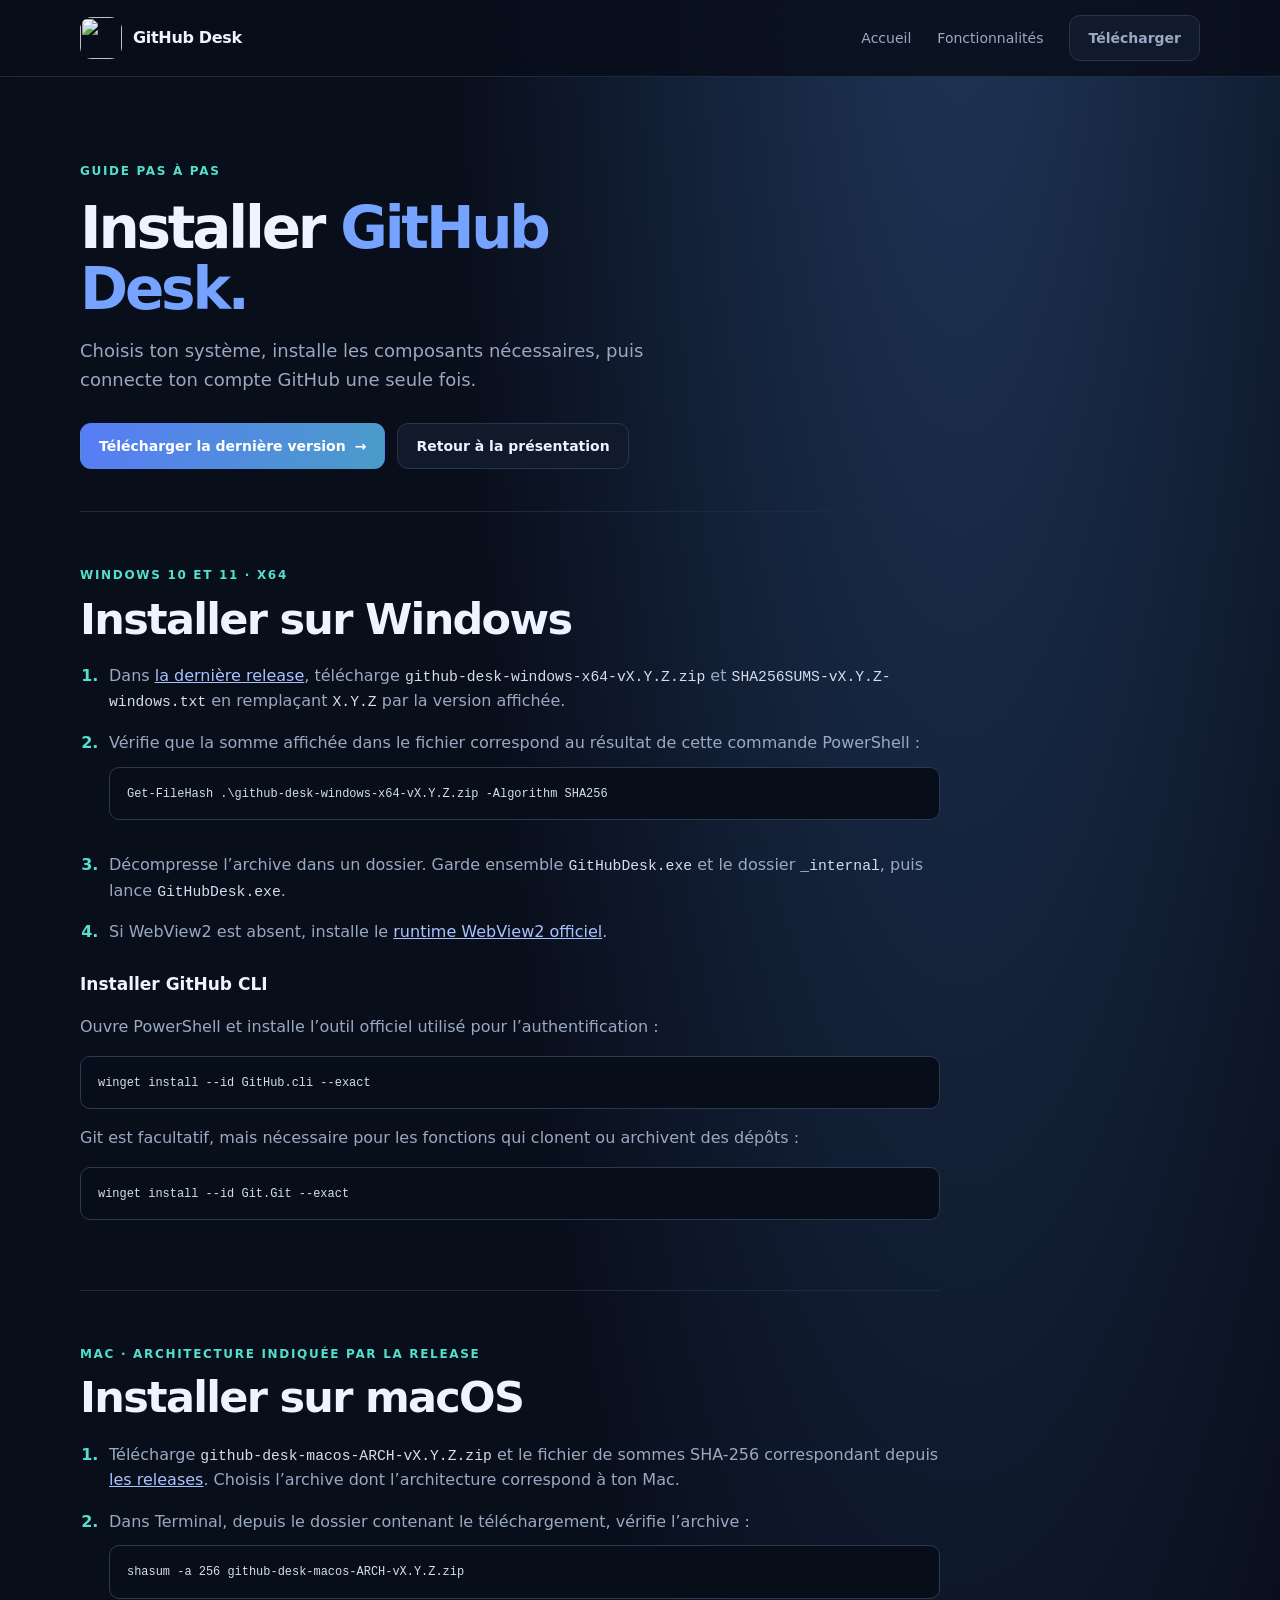
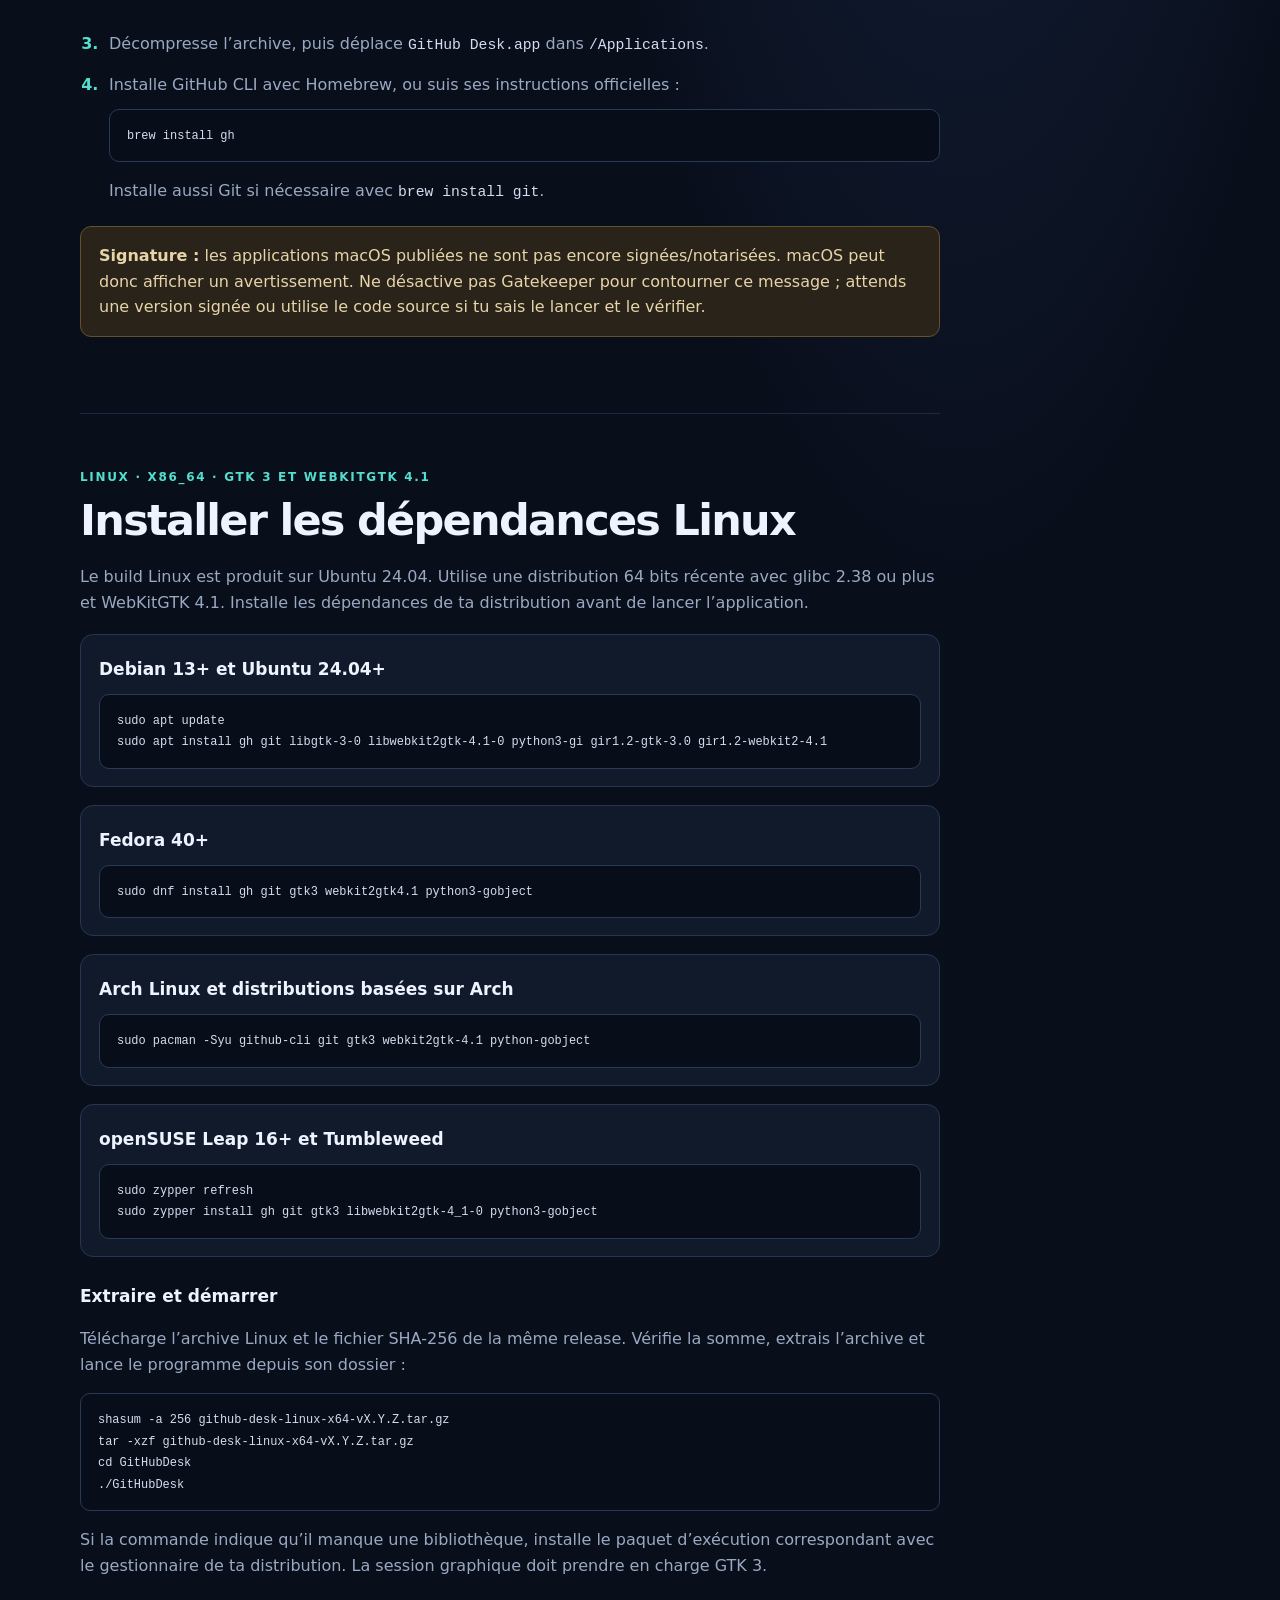
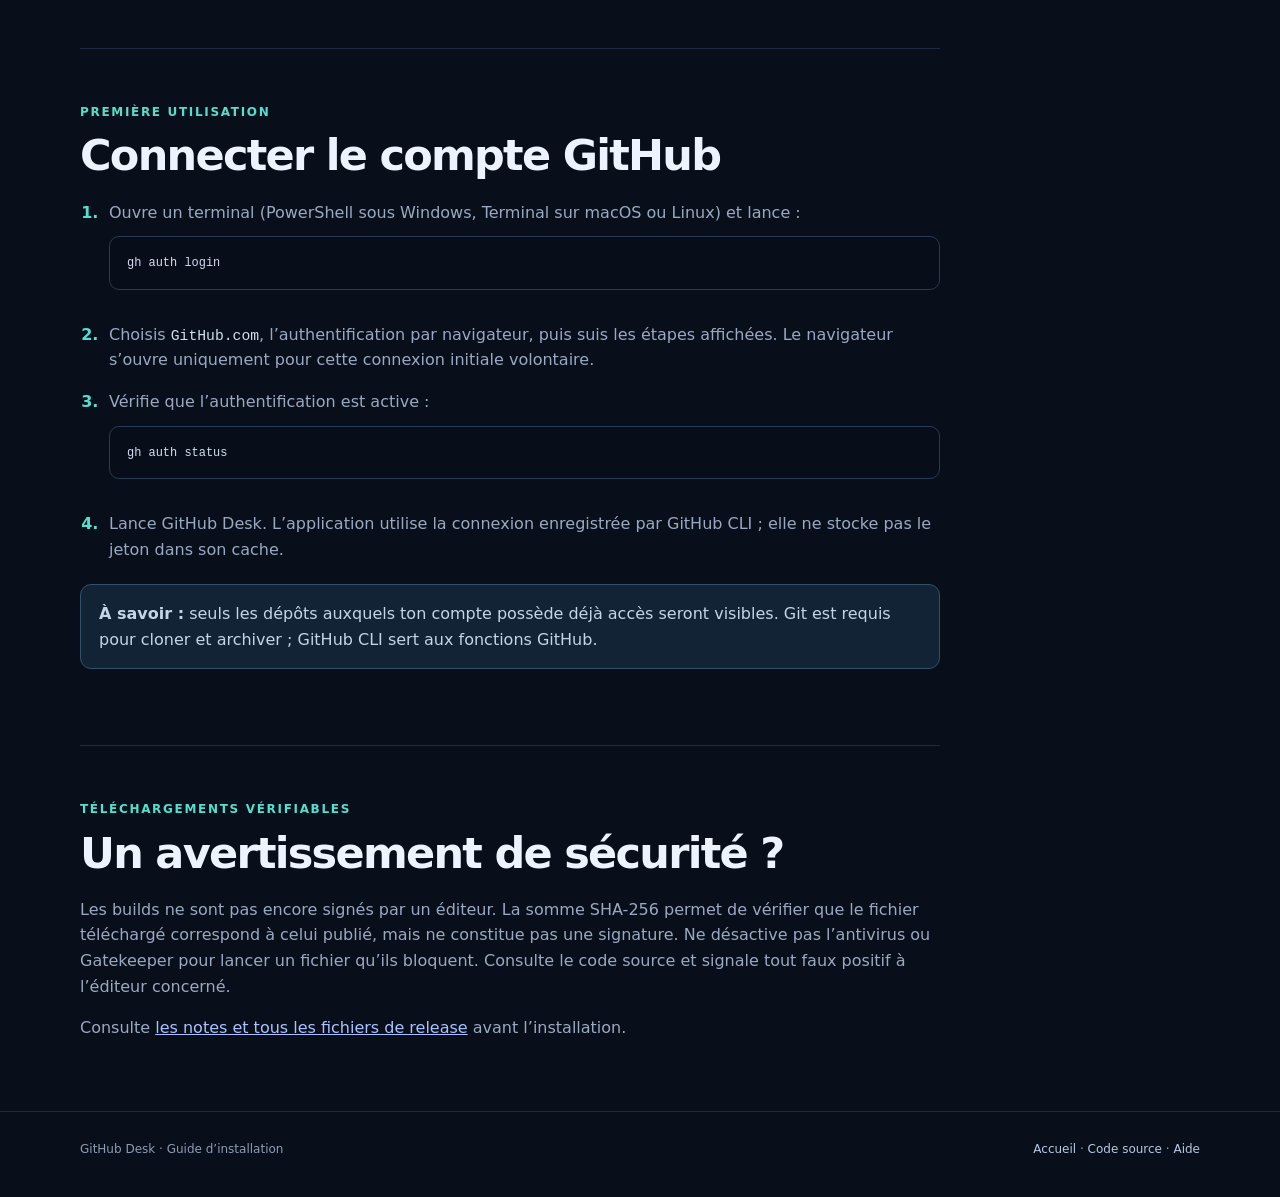
==== docs/installation.html @ 3d670fd0 "docs: publish cross-platform installation guides Co-authored-by: Copilot <223556219+Copilot@users.no" ====
<!doctype html>
<html lang="fr">
<head>
  <meta charset="utf-8">
  <meta name="viewport" content="width=device-width, initial-scale=1">
  <meta name="theme-color" content="#090e1b">
  <meta name="description" content="Guide d'installation de GitHub Desk pour Windows, macOS, Debian, Ubuntu, Fedora, Arch Linux et openSUSE.">
  <title>Installation — GitHub Desk</title>
  <link rel="icon" href="assets/github-desk.svg" type="image/svg+xml">
  <link rel="stylesheet" href="style.css">
</head>
<body>
  <header class="header">
    <nav class="container nav" aria-label="Navigation principale">
      <a class="brand" href="./" aria-label="GitHub Desk, accueil">
        <img src="assets/github-desk.svg" alt="">
        <span>GitHub Desk</span>
      </a>
      <div class="nav-links">
        <a href="./">Accueil</a>
        <a href="./#fonctionnalites">Fonctionnalités</a>
        <a class="button" href="https://github.com/BEGY02300/Gestion-GitHub-graphique/releases/latest">Télécharger</a>
      </div>
    </nav>
  </header>

  <main class="container install-page">
    <header class="install-intro">
      <div class="eyebrow">Guide pas à pas</div>
      <h1>Installer <span>GitHub Desk.</span></h1>
      <p class="hero-copy">Choisis ton système, installe les composants nécessaires, puis connecte ton compte GitHub une seule fois.</p>
      <div class="actions">
        <a class="button primary" href="https://github.com/BEGY02300/Gestion-GitHub-graphique/releases/latest">Télécharger la dernière version <span aria-hidden="true">→</span></a>
        <a class="button" href="./">Retour à la présentation</a>
      </div>
    </header>

    <section class="section install-section" id="windows">
      <div class="eyebrow">Windows 10 et 11 · x64</div>
      <h2>Installer sur Windows</h2>
      <ol class="steps">
        <li>Dans <a href="https://github.com/BEGY02300/Gestion-GitHub-graphique/releases/latest">la dernière release</a>, télécharge <code>github-desk-windows-x64-vX.Y.Z.zip</code> et <code>SHA256SUMS-vX.Y.Z-windows.txt</code> en remplaçant <code>X.Y.Z</code> par la version affichée.</li>
        <li>Vérifie que la somme affichée dans le fichier correspond au résultat de cette commande PowerShell :
          <pre><code>Get-FileHash .\github-desk-windows-x64-vX.Y.Z.zip -Algorithm SHA256</code></pre>
        </li>
        <li>Décompresse l’archive dans un dossier. Garde ensemble <code>GitHubDesk.exe</code> et le dossier <code>_internal</code>, puis lance <code>GitHubDesk.exe</code>.</li>
        <li>Si WebView2 est absent, installe le <a href="https://developer.microsoft.com/microsoft-edge/webview2/">runtime WebView2 officiel</a>.</li>
      </ol>
      <h3>Installer GitHub CLI</h3>
      <p>Ouvre PowerShell et installe l’outil officiel utilisé pour l’authentification :</p>
      <pre><code>winget install --id GitHub.cli --exact</code></pre>
      <p>Git est facultatif, mais nécessaire pour les fonctions qui clonent ou archivent des dépôts :</p>
      <pre><code>winget install --id Git.Git --exact</code></pre>
    </section>

    <section class="section install-section" id="macos">
      <div class="eyebrow">Mac · architecture indiquée par la release</div>
      <h2>Installer sur macOS</h2>
      <ol class="steps">
        <li>Télécharge <code>github-desk-macos-ARCH-vX.Y.Z.zip</code> et le fichier de sommes SHA-256 correspondant depuis <a href="https://github.com/BEGY02300/Gestion-GitHub-graphique/releases/latest">les releases</a>. Choisis l’archive dont l’architecture correspond à ton Mac.</li>
        <li>Dans Terminal, depuis le dossier contenant le téléchargement, vérifie l’archive :
          <pre><code>shasum -a 256 github-desk-macos-ARCH-vX.Y.Z.zip</code></pre>
        </li>
        <li>Décompresse l’archive, puis déplace <code>GitHub Desk.app</code> dans <code>/Applications</code>.</li>
        <li>Installe GitHub CLI avec Homebrew, ou suis ses instructions officielles :
          <pre><code>brew install gh</code></pre>
          Installe aussi Git si nécessaire avec <code>brew install git</code>.
        </li>
      </ol>
      <div class="callout warning-callout"><strong>Signature :</strong> les applications macOS publiées ne sont pas encore signées/notarisées. macOS peut donc afficher un avertissement. Ne désactive pas Gatekeeper pour contourner ce message ; attends une version signée ou utilise le code source si tu sais le lancer et le vérifier.</div>
    </section>

    <section class="section install-section" id="linux">
      <div class="eyebrow">Linux · x86_64 · GTK 3 et WebKitGTK 4.1</div>
      <h2>Installer les dépendances Linux</h2>
      <p class="muted">Le build Linux est produit sur Ubuntu 24.04. Utilise une distribution 64 bits récente avec glibc 2.38 ou plus et WebKitGTK 4.1. Installe les dépendances de ta distribution avant de lancer l’application.</p>

      <article class="distro">
        <h3>Debian 13+ et Ubuntu 24.04+</h3>
        <pre><code>sudo apt update
sudo apt install gh git libgtk-3-0 libwebkit2gtk-4.1-0 python3-gi gir1.2-gtk-3.0 gir1.2-webkit2-4.1</code></pre>
      </article>

      <article class="distro">
        <h3>Fedora 40+</h3>
        <pre><code>sudo dnf install gh git gtk3 webkit2gtk4.1 python3-gobject</code></pre>
      </article>

      <article class="distro">
        <h3>Arch Linux et distributions basées sur Arch</h3>
        <pre><code>sudo pacman -Syu github-cli git gtk3 webkit2gtk-4.1 python-gobject</code></pre>
      </article>

      <article class="distro">
        <h3>openSUSE Leap 16+ et Tumbleweed</h3>
        <pre><code>sudo zypper refresh
sudo zypper install gh git gtk3 libwebkit2gtk-4_1-0 python3-gobject</code></pre>
      </article>

      <h3>Extraire et démarrer</h3>
      <p>Télécharge l’archive Linux et le fichier SHA-256 de la même release. Vérifie la somme, extrais l’archive et lance le programme depuis son dossier :</p>
      <pre><code>shasum -a 256 github-desk-linux-x64-vX.Y.Z.tar.gz
tar -xzf github-desk-linux-x64-vX.Y.Z.tar.gz
cd GitHubDesk
./GitHubDesk</code></pre>
      <p>Si la commande indique qu’il manque une bibliothèque, installe le paquet d’exécution correspondant avec le gestionnaire de ta distribution. La session graphique doit prendre en charge GTK 3.</p>
    </section>

    <section class="section install-section" id="connexion">
      <div class="eyebrow">Première utilisation</div>
      <h2>Connecter le compte GitHub</h2>
      <ol class="steps">
        <li>Ouvre un terminal (PowerShell sous Windows, Terminal sur macOS ou Linux) et lance :
          <pre><code>gh auth login</code></pre>
        </li>
        <li>Choisis <code>GitHub.com</code>, l’authentification par navigateur, puis suis les étapes affichées. Le navigateur s’ouvre uniquement pour cette connexion initiale volontaire.</li>
        <li>Vérifie que l’authentification est active :
          <pre><code>gh auth status</code></pre>
        </li>
        <li>Lance GitHub Desk. L’application utilise la connexion enregistrée par GitHub CLI ; elle ne stocke pas le jeton dans son cache.</li>
      </ol>
      <div class="callout"><strong>À savoir :</strong> seuls les dépôts auxquels ton compte possède déjà accès seront visibles. Git est requis pour cloner et archiver ; GitHub CLI sert aux fonctions GitHub.</div>
    </section>

    <section class="section install-section" id="securite">
      <div class="eyebrow">Téléchargements vérifiables</div>
      <h2>Un avertissement de sécurité ?</h2>
      <p>Les builds ne sont pas encore signés par un éditeur. La somme SHA-256 permet de vérifier que le fichier téléchargé correspond à celui publié, mais ne constitue pas une signature. Ne désactive pas l’antivirus ou Gatekeeper pour lancer un fichier qu’ils bloquent. Consulte le code source et signale tout faux positif à l’éditeur concerné.</p>
      <p>Consulte <a href="https://github.com/BEGY02300/Gestion-GitHub-graphique/releases">les notes et tous les fichiers de release</a> avant l’installation.</p>
    </section>
  </main>

  <footer class="footer">
    <div class="container footer-row">
      <span>GitHub Desk · Guide d’installation</span>
      <span><a href="./">Accueil</a> · <a href="https://github.com/BEGY02300/Gestion-GitHub-graphique">Code source</a> · <a href="https://github.com/BEGY02300/Gestion-GitHub-graphique/issues">Aide</a></span>
    </div>
  </footer>
</body>
</html>
---- docs/style.css ----
:root {
  color-scheme: dark;
  --background: #090e1b;
  --surface: #111a2b;
  --surface-raised: #17243b;
  --border: #263650;
  --text: #edf3ff;
  --muted: #9aa9c2;
  --blue: #76a3ff;
  --cyan: #54dece;
  font-family: Inter, "Segoe UI", system-ui, sans-serif;
}

* { box-sizing: border-box; }
html { scroll-behavior: smooth; }
body {
  margin: 0;
  background: radial-gradient(ellipse at 75% -8%, #20385c 0, transparent 38%), var(--background);
  color: var(--text);
  line-height: 1.6;
}
a { color: inherit; }
.container { width: min(1120px, calc(100% - 40px)); margin: 0 auto; }
.header {
  position: sticky;
  top: 0;
  z-index: 3;
  border-bottom: 1px solid #263650b8;
  background: #090e1bd9;
  backdrop-filter: blur(16px);
}
.nav { min-height: 76px; display: flex; align-items: center; justify-content: space-between; gap: 24px; }
.brand { display: flex; align-items: center; gap: 11px; text-decoration: none; font-weight: 720; letter-spacing: -.02em; }
.brand img { width: 42px; height: 42px; border-radius: 12px; }
.nav-links { display: flex; align-items: center; gap: 26px; color: var(--muted); font-size: 14px; }
.nav-links a { text-decoration: none; }
.nav-links a:hover { color: var(--text); }
.button {
  display: inline-flex;
  align-items: center;
  justify-content: center;
  gap: 9px;
  min-height: 46px;
  padding: 0 18px;
  border: 1px solid var(--border);
  border-radius: 11px;
  background: var(--surface);
  font-size: 14px;
  font-weight: 650;
  text-decoration: none;
  transition: transform .18s ease, border-color .18s ease, background .18s ease;
}
.button:hover { transform: translateY(-2px); border-color: #5777aa; background: var(--surface-raised); }
.button.primary { border-color: transparent; background: linear-gradient(110deg, #587cf6, #4a9cc8); color: #fff; }
.hero { display: grid; grid-template-columns: 1.04fr .96fr; gap: 55px; align-items: center; padding: 98px 0 94px; }
.eyebrow { color: var(--cyan); font-size: 12px; font-weight: 750; letter-spacing: .14em; text-transform: uppercase; }
h1 { max-width: 650px; margin: 17px 0; font-size: clamp(42px, 6vw, 68px); line-height: 1.04; letter-spacing: -.055em; }
h1 span { color: var(--blue); }
.hero-copy { max-width: 590px; color: var(--muted); font-size: 18px; }
.actions { display: flex; flex-wrap: wrap; gap: 12px; margin-top: 29px; }
.fine-print { margin-top: 17px; color: #8292ad; font-size: 12px; }
.product-card {
  position: relative;
  min-height: 382px;
  overflow: hidden;
  padding: 19px;
  border: 1px solid #334765;
  border-radius: 20px;
  background: linear-gradient(145deg, #182740, #0d1525 75%);
  box-shadow: 0 30px 90px #0005;
  transform: perspective(1100px) rotateY(-5deg) rotateX(2deg);
}
.window-top { display: flex; align-items: center; gap: 7px; padding: 2px 2px 17px; color: #a7b5ca; font-size: 12px; }
.window-top i { width: 8px; height: 8px; border-radius: 50%; background: #7084a5; }
.window-top i:first-child { background: #ff8293; }
.window-top i:nth-child(2) { background: #ffd075; }
.window-top i:nth-child(3) { margin-right: 7px; background: #63dfb2; }
.window-body { display: grid; grid-template-columns: 120px 1fr; min-height: 290px; overflow: hidden; border: 1px solid #2b3c58; border-radius: 12px; background: #0c1422; }
.mock-sidebar { padding: 17px 10px; border-right: 1px solid #273650; color: #8595b0; font-size: 10px; }
.mock-brand { display: flex; align-items: center; gap: 6px; margin-bottom: 21px; color: #eef4ff; font-weight: 700; }
.mock-brand img { width: 20px; height: 20px; border-radius: 6px; }
.mock-menu { margin: 7px 0; padding: 7px; border-radius: 6px; }
.mock-menu.active { background: #1b2b45; color: #eaf1ff; }
.mock-main { min-width: 0; padding: 20px 16px; }
.mock-head { display: flex; align-items: center; justify-content: space-between; margin-bottom: 16px; font-size: 15px; font-weight: 700; }
.mock-pill { padding: 5px 8px; border: 1px solid #2d4160; border-radius: 30px; color: #9eacc2; font-size: 9px; font-weight: 500; }
.mock-stats { display: grid; grid-template-columns: repeat(3, 1fr); gap: 8px; }
.mock-stat { padding: 10px; border: 1px solid #293a55; border-radius: 8px; background: #121e30; }
.mock-stat small { display: block; color: #8899b3; font-size: 9px; }
.mock-stat b { font-size: 17px; }
.mock-repos { margin-top: 13px; overflow: hidden; border: 1px solid #293a55; border-radius: 8px; }
.mock-repo { display: flex; align-items: center; justify-content: space-between; gap: 7px; padding: 11px 9px; border-bottom: 1px solid #26354e; font-size: 9px; }
.mock-repo:last-child { border-bottom: 0; }
.mock-repo span { color: #8595b0; }
.status { color: var(--cyan) !important; }
.section { padding: 82px 0; border-top: 1px solid #1b2a40; }
.section-heading { max-width: 670px; margin-bottom: 35px; }
h2 { margin: 10px 0; font-size: clamp(30px, 4vw, 43px); line-height: 1.1; letter-spacing: -.04em; }
.section-heading p, .muted { color: var(--muted); }
.features { display: grid; grid-template-columns: repeat(3, 1fr); gap: 15px; }
.feature { min-height: 178px; padding: 22px; border: 1px solid var(--border); border-radius: 15px; background: linear-gradient(145deg, #141f33, #0f1726); }
.feature-icon { display: grid; width: 39px; height: 39px; place-items: center; margin-bottom: 18px; border: 1px solid #334867; border-radius: 11px; background: #1a2a43; color: var(--cyan); font-size: 18px; }
.feature h3 { margin: 0 0 7px; font-size: 16px; }
.feature p { margin: 0; color: var(--muted); font-size: 13px; }
.highlights { display: grid; grid-template-columns: repeat(3, 1fr); gap: 15px; }
.highlight { min-height: 186px; padding: 22px; border: 1px solid #334867; border-radius: 15px; background: linear-gradient(145deg, #182740, #111a2b 75%); }
.highlight-tag { display: inline-flex; padding: 5px 8px; border: 1px solid #35516d; border-radius: 7px; color: var(--cyan); font-size: 10px; font-weight: 750; letter-spacing: .1em; }
.highlight h3 { margin: 16px 0 7px; font-size: 16px; }
.highlight p { margin: 0; color: var(--muted); font-size: 13px; }
.highlight code { color: #c3d3f0; font-size: .92em; }
.project-links { margin-top: 21px; }
.install-page { padding-top: 30px; }
.install-intro { padding: 55px 0 42px; }
.install-intro h1 { font-size: clamp(40px, 5vw, 58px); }
.install-section { max-width: 860px; min-width: 0; padding: 54px 0; }
.install-section h2 { margin: 10px 0 20px; }
.install-section h3 { margin: 26px 0 10px; font-size: 17px; }
.install-section p { color: var(--muted); }
.install-section a { color: #a9c2ff; }
.steps { display: grid; gap: 16px; padding-left: 24px; color: var(--muted); }
.steps li { min-width: 0; overflow-wrap: anywhere; padding-left: 5px; }
.steps li::marker { color: var(--cyan); font-weight: 750; }
.install-section code { overflow-wrap: anywhere; color: #d3def0; font: .92em Consolas, "SFMono-Regular", monospace; }
.install-section pre { max-width: 100%; overflow-x: auto; margin: 11px 0 16px; padding: 15px 17px; border: 1px solid #293a55; border-radius: 10px; background: #080e19; color: #d3def0; font: 13px/1.65 Consolas, "SFMono-Regular", monospace; }
.install-section pre code { color: inherit; }
.distro { margin: 18px 0; padding: 8px 18px 1px; border: 1px solid var(--border); border-radius: 13px; background: #101a2a; }
.distro h3 { margin-top: 13px; }
.distro pre { border-color: #293a55; }
.callout { margin: 22px 0; padding: 16px 18px; border: 1px solid #31516a; border-radius: 11px; background: #122335; color: #c4d5e8; }
.warning-callout { border-color: #65502d; background: #292319; color: #e7d4a9; }
.trust { display: grid; grid-template-columns: 1fr 1fr; gap: 44px; align-items: center; }
.trust-panel { padding: 25px; border: 1px solid var(--border); border-radius: 16px; background: #101a2a; }
.trust-list { display: grid; gap: 15px; margin: 0; padding: 0; list-style: none; }
.trust-list li { display: grid; grid-template-columns: 25px 1fr; gap: 10px; color: var(--muted); font-size: 14px; }
.check { color: var(--cyan); font-weight: 800; }
.warning { margin-top: 18px; padding: 14px; border: 1px solid #65502d; border-radius: 10px; background: #292319; color: #e7d4a9; font-size: 12px; }
.platforms { display: grid; grid-template-columns: repeat(3, 1fr); gap: 14px; }
.platform { padding: 22px; border: 1px solid var(--border); border-radius: 14px; background: var(--surface); }
.platform h3 { margin: 0 0 5px; }
.platform p { margin: 0; color: var(--muted); font-size: 13px; }
.download { padding: 40px; border: 1px solid #334b70; border-radius: 19px; background: radial-gradient(ellipse at 100% 0, #263d66, #121d30 67%); text-align: center; }
.download p { max-width: 620px; margin: 12px auto 23px; color: var(--muted); }
.footer { padding: 28px 0 38px; border-top: 1px solid #1b2a40; color: #8d9cb4; font-size: 12px; }
.footer-row { display: flex; flex-wrap: wrap; justify-content: space-between; gap: 15px; }
.footer a { color: #b7c8e3; text-decoration: none; }
@media (max-width: 850px) {
  .hero { grid-template-columns: 1fr; padding: 68px 0; }
  .product-card { max-width: 620px; transform: none; }
  .trust { grid-template-columns: 1fr; }
}
@media (max-width: 620px) {
  .nav-links a:not(.button) { display: none; }
  .nav-links .nav-source { display: none; }
  .features, .highlights, .platforms { grid-template-columns: 1fr; }
  .window-body { grid-template-columns: 90px 1fr; }
  .mock-sidebar { font-size: 9px; }
  .mock-main { padding: 15px 10px; }
  .mock-stat { padding: 7px; }
  .mock-stat b { font-size: 14px; }
  .download { padding: 27px 19px; }
  .install-page { width: min(100% - 28px, 1120px); }
  .install-section { padding: 40px 0; }
  .install-section pre { font-size: 11px; }
}
@media (prefers-reduced-motion: reduce) {
  *, *::before, *::after { scroll-behavior: auto !important; transition-duration: .01ms !important; }
}
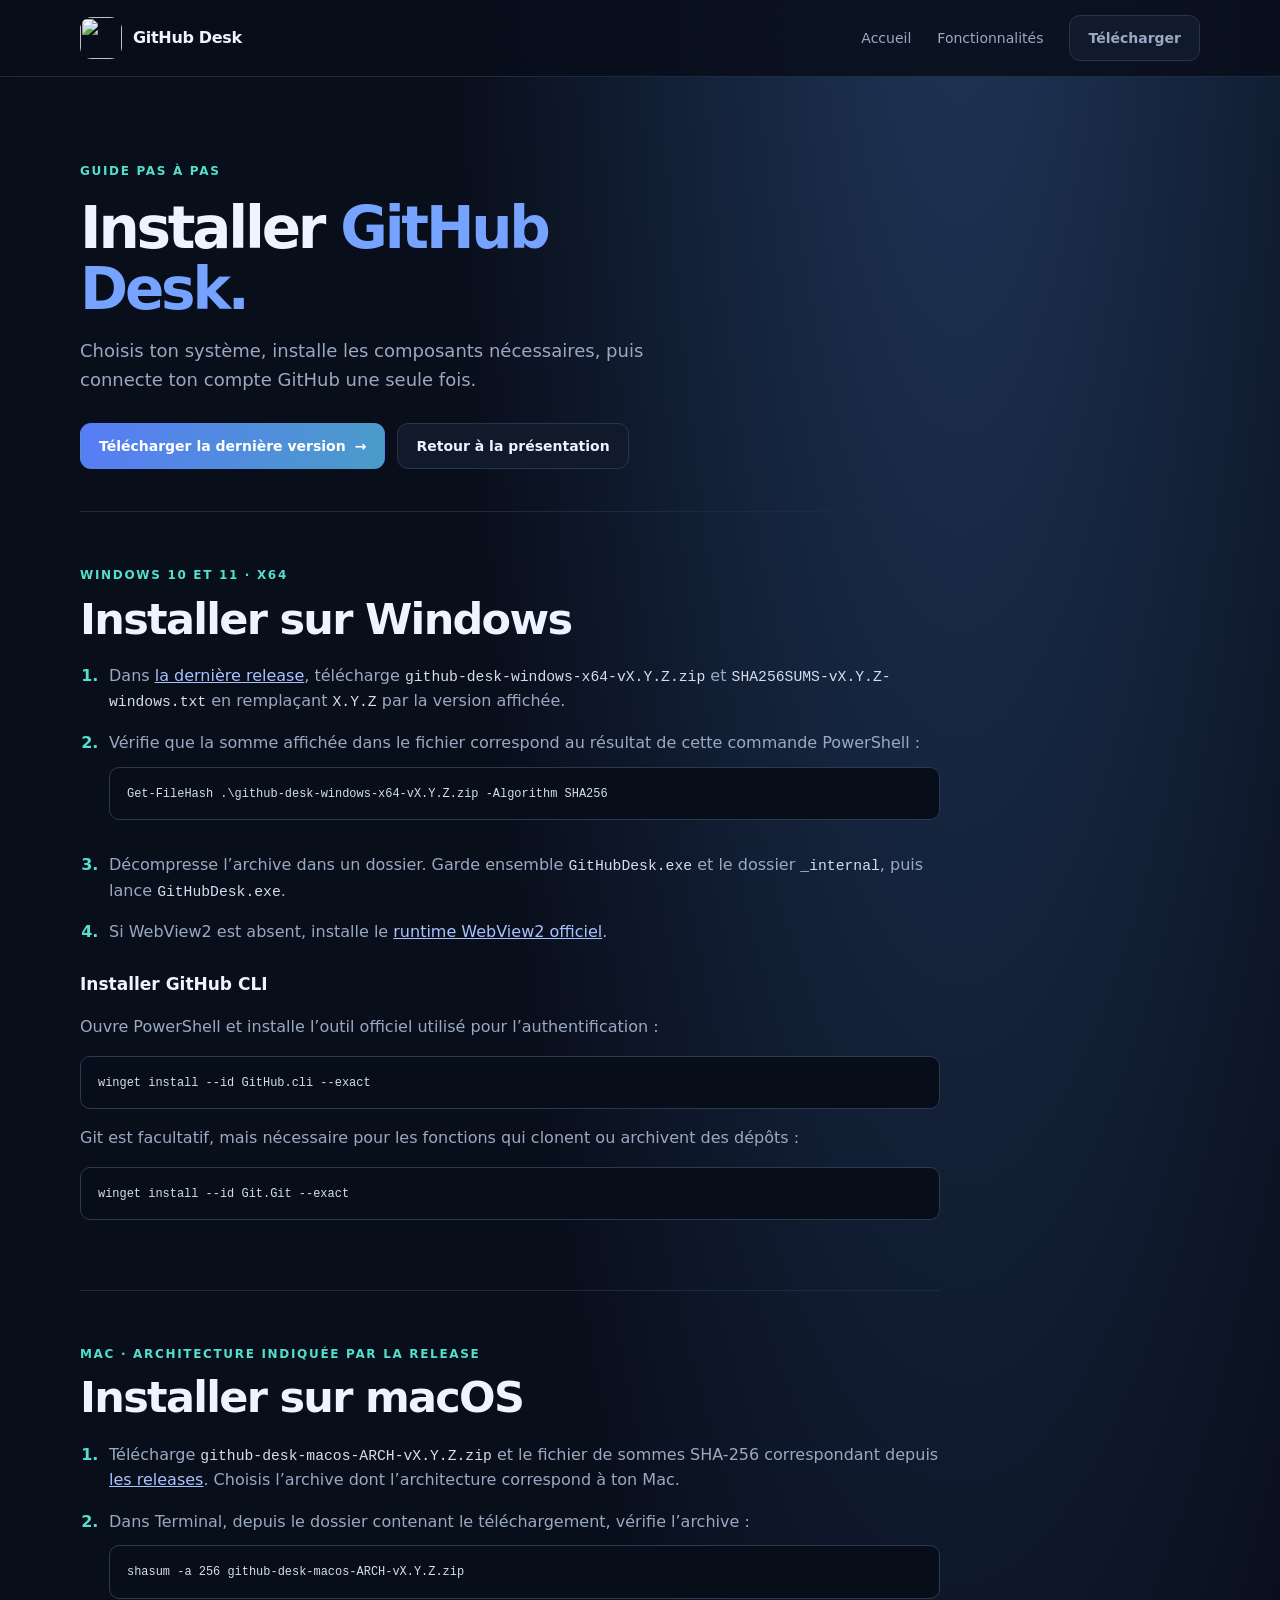
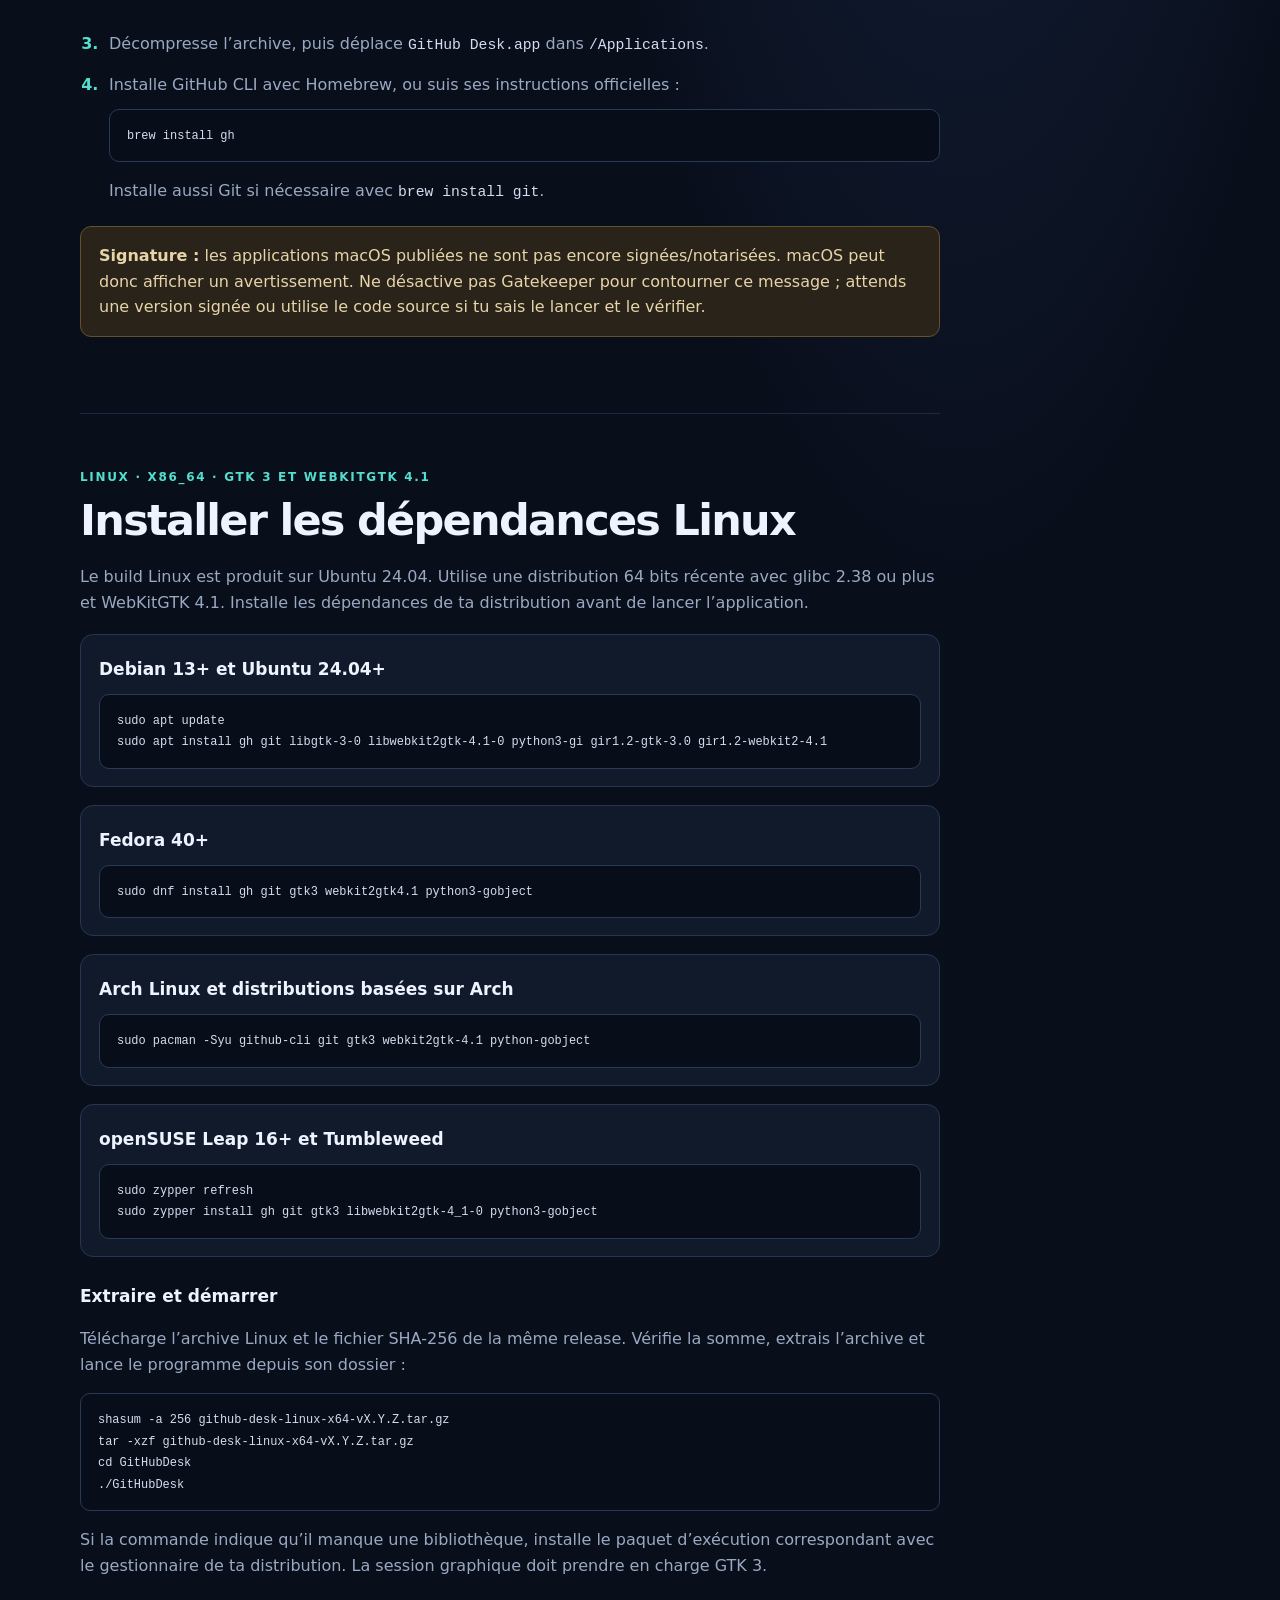
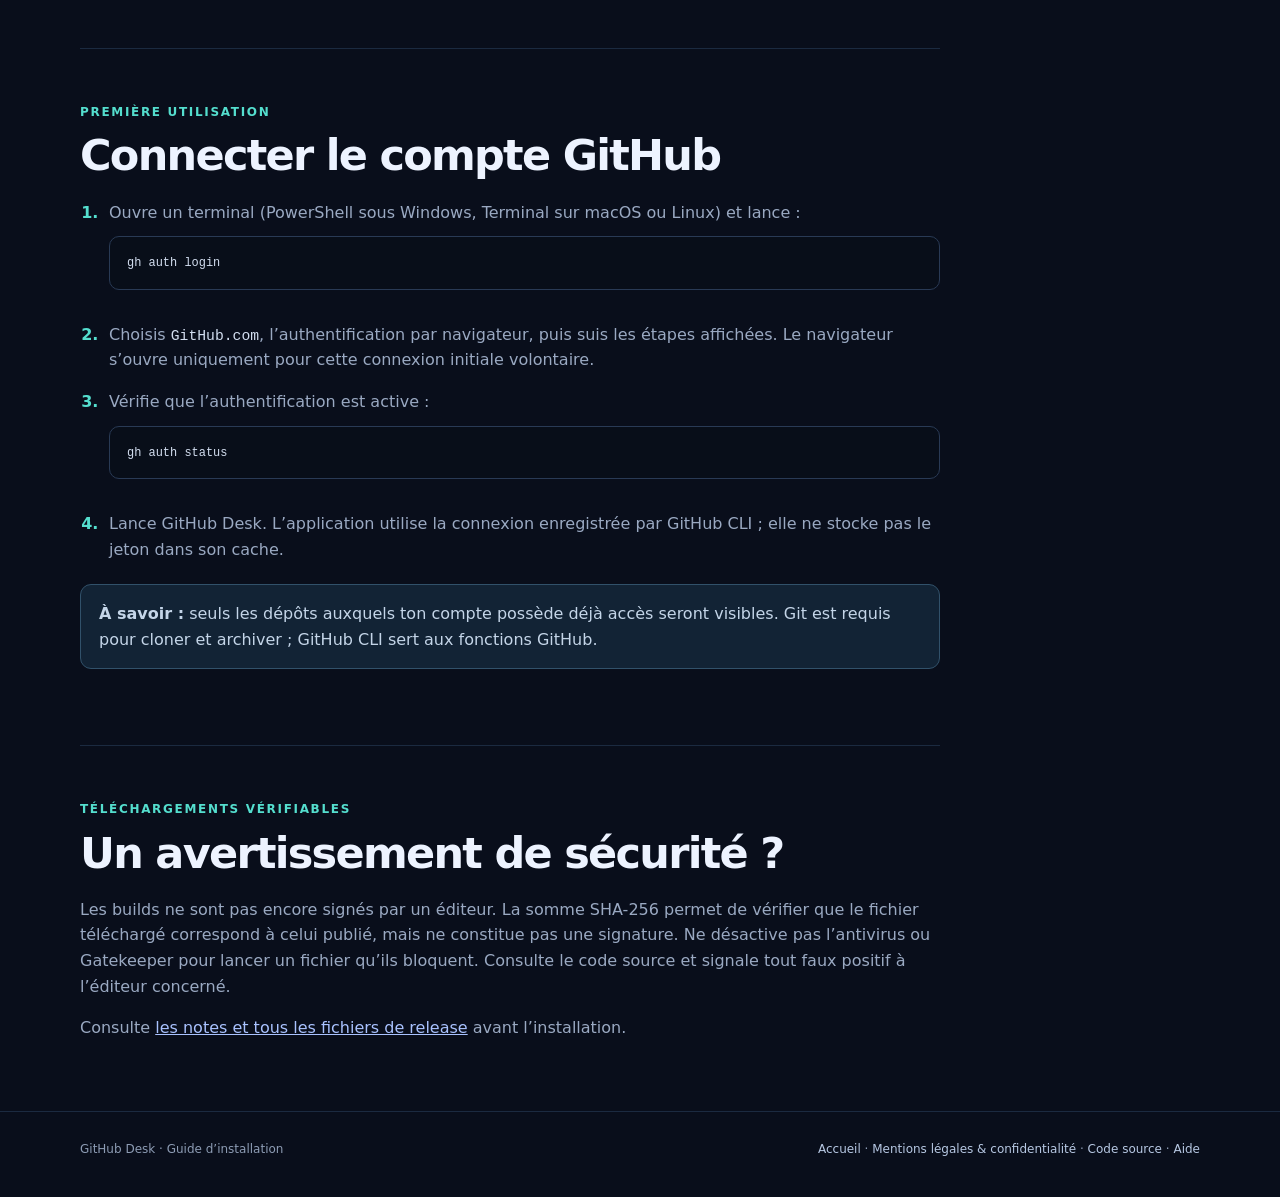
==== commit fe04d279: "docs: sync releases and refresh project website Co-authored-by: Copilot <223556219+Copilot@users.nor" ====
--- a/docs/installation.html
+++ b/docs/installation.html
@@ -133,7 +133,7 @@
   <footer class="footer">
     <div class="container footer-row">
       <span>GitHub Desk · Guide d’installation</span>
-      <span><a href="./">Accueil</a> · <a href="https://github.com/BEGY02300/Gestion-GitHub-graphique">Code source</a> · <a href="https://github.com/BEGY02300/Gestion-GitHub-graphique/issues">Aide</a></span>
+      <span><a href="./">Accueil</a> · <a href="legal.html">Mentions légales &amp; confidentialité</a> · <a href="https://github.com/BEGY02300/Gestion-GitHub-graphique">Code source</a> · <a href="https://github.com/BEGY02300/Gestion-GitHub-graphique/issues">Aide</a></span>
     </div>
   </footer>
 </body>
--- a/docs/style.css
+++ b/docs/style.css
@@ -8,6 +8,7 @@
   --muted: #9aa9c2;
   --blue: #76a3ff;
   --cyan: #54dece;
+  --glow: #5479f640;
   font-family: Inter, "Segoe UI", system-ui, sans-serif;
 }
 
@@ -20,6 +21,7 @@
   line-height: 1.6;
 }
 a { color: inherit; }
+a:focus-visible { outline: 2px solid var(--cyan); outline-offset: 4px; }
 .container { width: min(1120px, calc(100% - 40px)); margin: 0 auto; }
 .header {
   position: sticky;
@@ -53,6 +55,8 @@
 .button:hover { transform: translateY(-2px); border-color: #5777aa; background: var(--surface-raised); }
 .button.primary { border-color: transparent; background: linear-gradient(110deg, #587cf6, #4a9cc8); color: #fff; }
 .hero { display: grid; grid-template-columns: 1.04fr .96fr; gap: 55px; align-items: center; padding: 98px 0 94px; }
+.hero > div:first-child { position: relative; }
+.hero > div:first-child::before { position: absolute; z-index: -1; top: -90px; left: -90px; width: 340px; height: 300px; border-radius: 50%; background: var(--glow); content: ""; filter: blur(80px); }
 .eyebrow { color: var(--cyan); font-size: 12px; font-weight: 750; letter-spacing: .14em; text-transform: uppercase; }
 h1 { max-width: 650px; margin: 17px 0; font-size: clamp(42px, 6vw, 68px); line-height: 1.04; letter-spacing: -.055em; }
 h1 span { color: var(--blue); }
@@ -84,8 +88,8 @@
 .mock-main { min-width: 0; padding: 20px 16px; }
 .mock-head { display: flex; align-items: center; justify-content: space-between; margin-bottom: 16px; font-size: 15px; font-weight: 700; }
 .mock-pill { padding: 5px 8px; border: 1px solid #2d4160; border-radius: 30px; color: #9eacc2; font-size: 9px; font-weight: 500; }
-.mock-stats { display: grid; grid-template-columns: repeat(3, 1fr); gap: 8px; }
-.mock-stat { padding: 10px; border: 1px solid #293a55; border-radius: 8px; background: #121e30; }
+.mock-stats { display: grid; grid-template-columns: repeat(3, minmax(0, 1fr)); gap: 8px; }
+.mock-stat { min-width: 0; padding: 10px; border: 1px solid #293a55; border-radius: 8px; background: #121e30; }
 .mock-stat small { display: block; color: #8899b3; font-size: 9px; }
 .mock-stat b { font-size: 17px; }
 .mock-repos { margin-top: 13px; overflow: hidden; border: 1px solid #293a55; border-radius: 8px; }
@@ -109,6 +113,36 @@
 .highlight p { margin: 0; color: var(--muted); font-size: 13px; }
 .highlight code { color: #c3d3f0; font-size: .92em; }
 .project-links { margin-top: 21px; }
+.live-status { margin: 10px 0 0; color: #a4b5cf; font-size: 12px; }
+.release-panel, .activity-panel { margin-top: 22px; padding: clamp(20px, 4vw, 32px); border: 1px solid #344d70; border-radius: 20px; background: linear-gradient(145deg, #172640 0%, #111a2b 62%, #101827 100%); box-shadow: 0 24px 70px #0003; }
+.release-topline, .release-heading, .release-bottom, .activity-heading { display: flex; align-items: center; justify-content: space-between; gap: 16px; }
+.live-indicator { display: inline-flex; align-items: center; gap: 8px; color: #a4b5cf; font-size: 12px; }
+.live-indicator > span:first-child { width: 8px; height: 8px; border-radius: 50%; background: var(--cyan); box-shadow: 0 0 13px #54dece99; }
+.release-heading { align-items: flex-start; margin: 23px 0; }
+.release-heading h3, .activity-heading h3 { margin: 8px 0 5px; font-size: clamp(21px, 3vw, 27px); letter-spacing: -.03em; }
+.release-heading p { max-width: 650px; margin: 0; overflow-wrap: anywhere; color: var(--muted); font-size: 14px; white-space: pre-line; }
+.release-downloads { display: grid; grid-template-columns: repeat(3, minmax(0, 1fr)); gap: 12px; }
+.download-option { display: grid; min-width: 0; gap: 11px; padding: 16px; border: 1px solid #344968; border-radius: 13px; background: #0c1422aa; text-decoration: none; transition: transform .18s ease, border-color .18s ease, background .18s ease; }
+.download-option:hover { transform: translateY(-2px); border-color: #668ac2; background: #192a43; }
+.download-system { color: var(--text); font-size: 14px; font-weight: 720; }
+.download-file { overflow-wrap: anywhere; color: #a9c2ff; font-size: 12px; }
+.download-unavailable { color: #a5b1c5; }
+.release-bottom { flex-wrap: wrap; margin-top: 18px; color: #8e9db5; font-size: 12px; }
+.checksum-links { display: flex; flex-wrap: wrap; gap: 14px; }
+.checksum-links a, .text-link { color: #b7caff; text-decoration: none; }
+.checksum-links a:hover, .text-link:hover { color: #fff; text-decoration: underline; }
+.activity-panel { border-color: var(--border); background: linear-gradient(145deg, #131e31, #0d1421); box-shadow: none; }
+.activity-heading { align-items: center; }
+.activity-heading h3 { margin-bottom: 0; }
+.activity-heading .eyebrow { font-size: 10px; }
+.activity-list { display: grid; gap: 0; margin: 16px 0 0; padding: 0; list-style: none; }
+.activity-item { border-top: 1px solid #25344b; }
+.activity-item a { display: grid; gap: 4px; padding: 13px 2px; text-decoration: none; }
+.activity-title { overflow-wrap: anywhere; color: #e0e9fa; font-size: 13px; font-weight: 620; }
+.activity-item a:hover .activity-title { color: #a9c2ff; }
+.activity-meta { color: #8e9db5; font-size: 11px; }
+.follow-links { margin-top: 20px; }
+.legal-placeholder { padding: 17px 19px; border: 1px solid #65502d; border-radius: 12px; background: #292319; color: #e7d4a9; }
 .install-page { padding-top: 30px; }
 .install-intro { padding: 55px 0 42px; }
 .install-intro h1 { font-size: clamp(40px, 5vw, 58px); }
@@ -143,10 +177,15 @@
 .footer { padding: 28px 0 38px; border-top: 1px solid #1b2a40; color: #8d9cb4; font-size: 12px; }
 .footer-row { display: flex; flex-wrap: wrap; justify-content: space-between; gap: 15px; }
 .footer a { color: #b7c8e3; text-decoration: none; }
+.footer a:hover { color: #fff; text-decoration: underline; }
 @media (max-width: 850px) {
   .hero { grid-template-columns: 1fr; padding: 68px 0; }
   .product-card { max-width: 620px; transform: none; }
   .trust { grid-template-columns: 1fr; }
+  .release-heading { flex-wrap: wrap; }
+  .nav { gap: 12px; }
+  .nav-links { gap: 12px; font-size: 12px; }
+  .nav-links .nav-source { display: none; }
 }
 @media (max-width: 620px) {
   .nav-links a:not(.button) { display: none; }
@@ -158,6 +197,10 @@
   .mock-stat { padding: 7px; }
   .mock-stat b { font-size: 14px; }
   .download { padding: 27px 19px; }
+  .release-downloads { grid-template-columns: 1fr; }
+  .release-topline, .release-bottom, .activity-heading { align-items: flex-start; flex-direction: column; }
+  .activity-heading { gap: 10px; }
+  .checksum-links { gap: 11px; }
   .install-page { width: min(100% - 28px, 1120px); }
   .install-section { padding: 40px 0; }
   .install-section pre { font-size: 11px; }
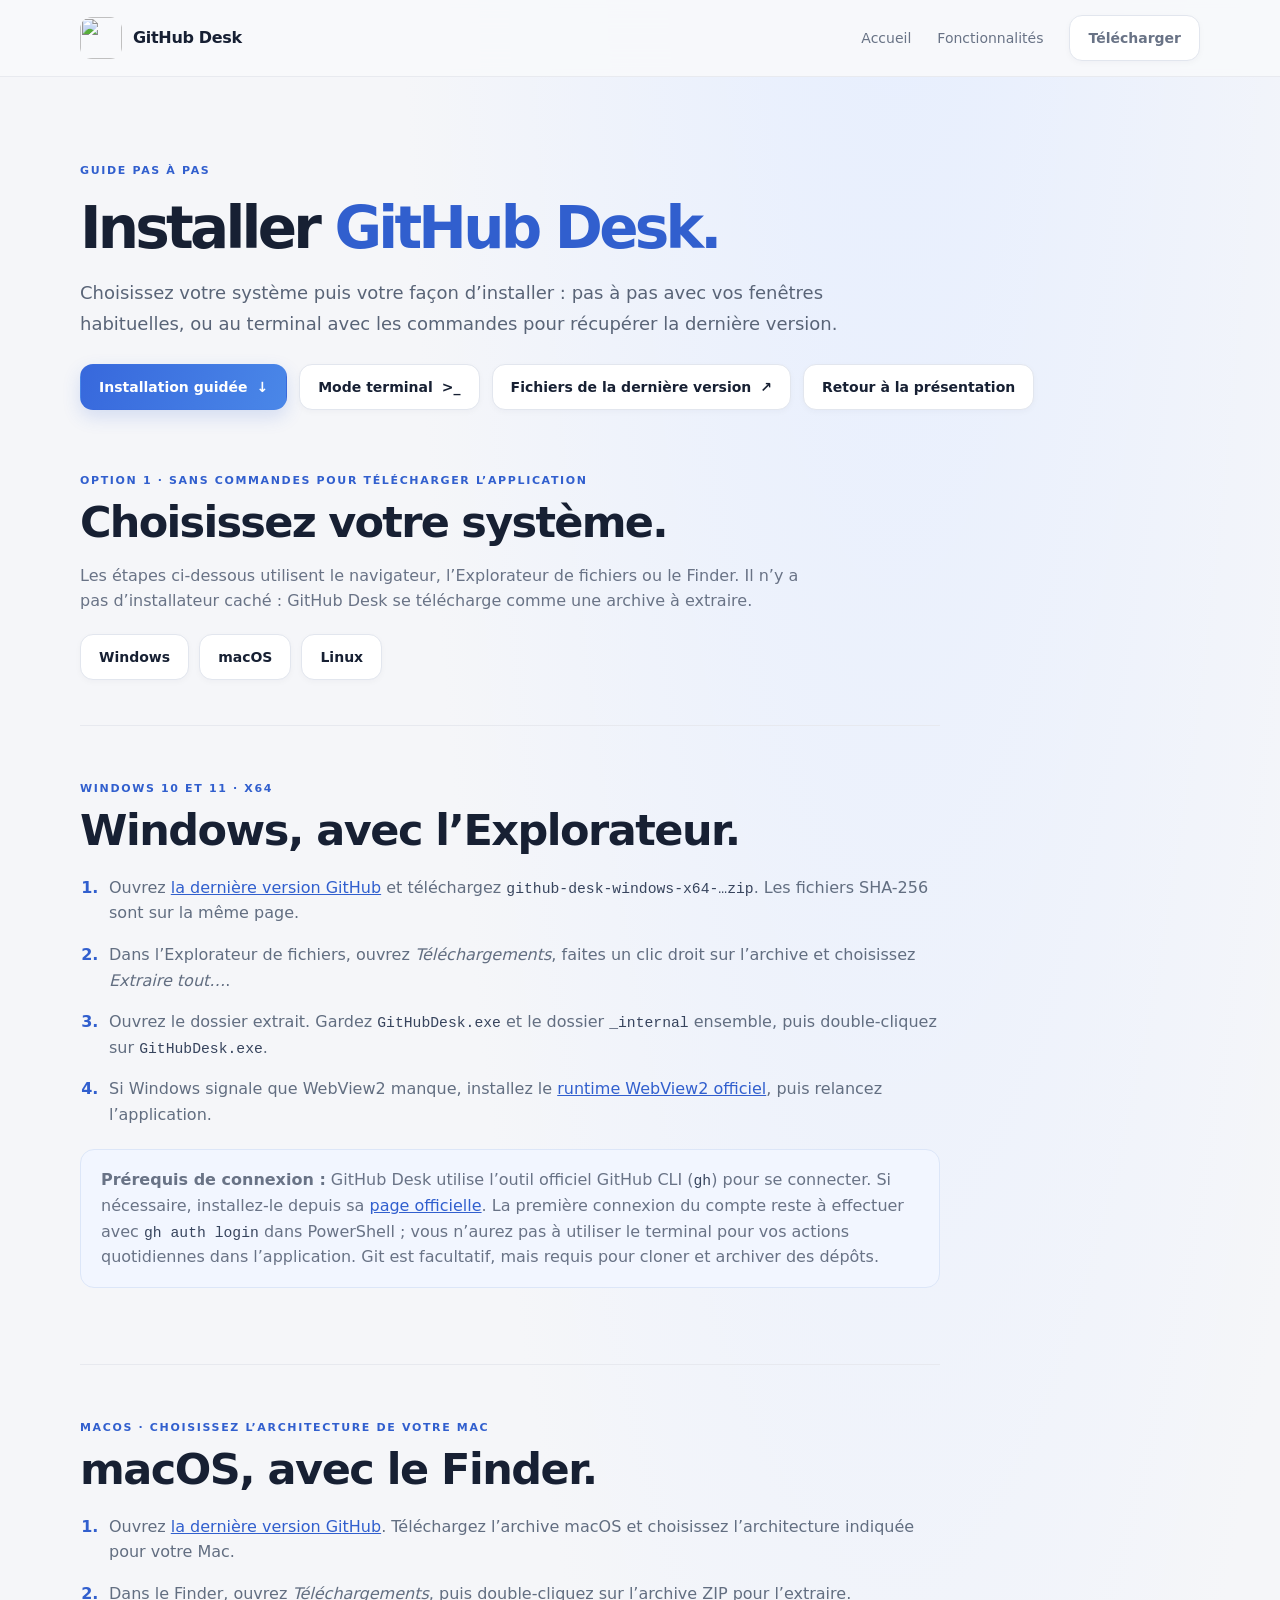
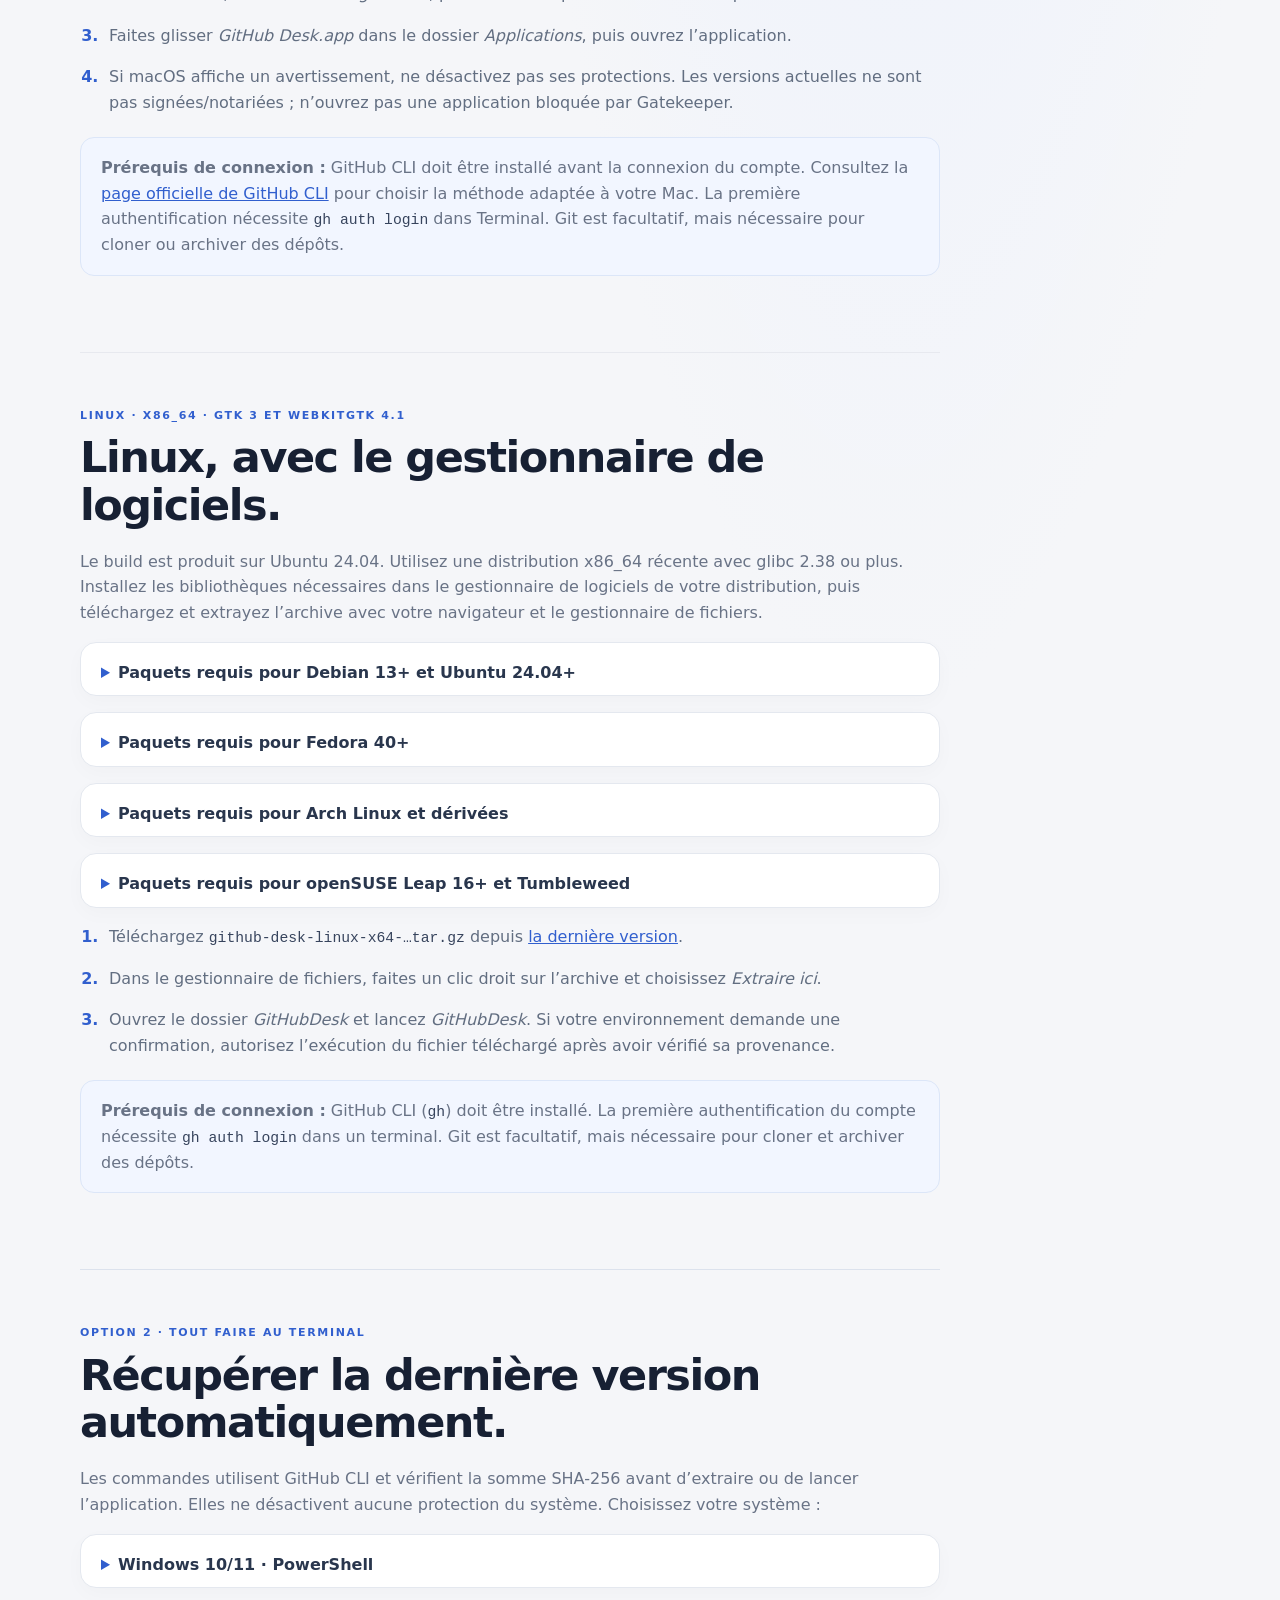
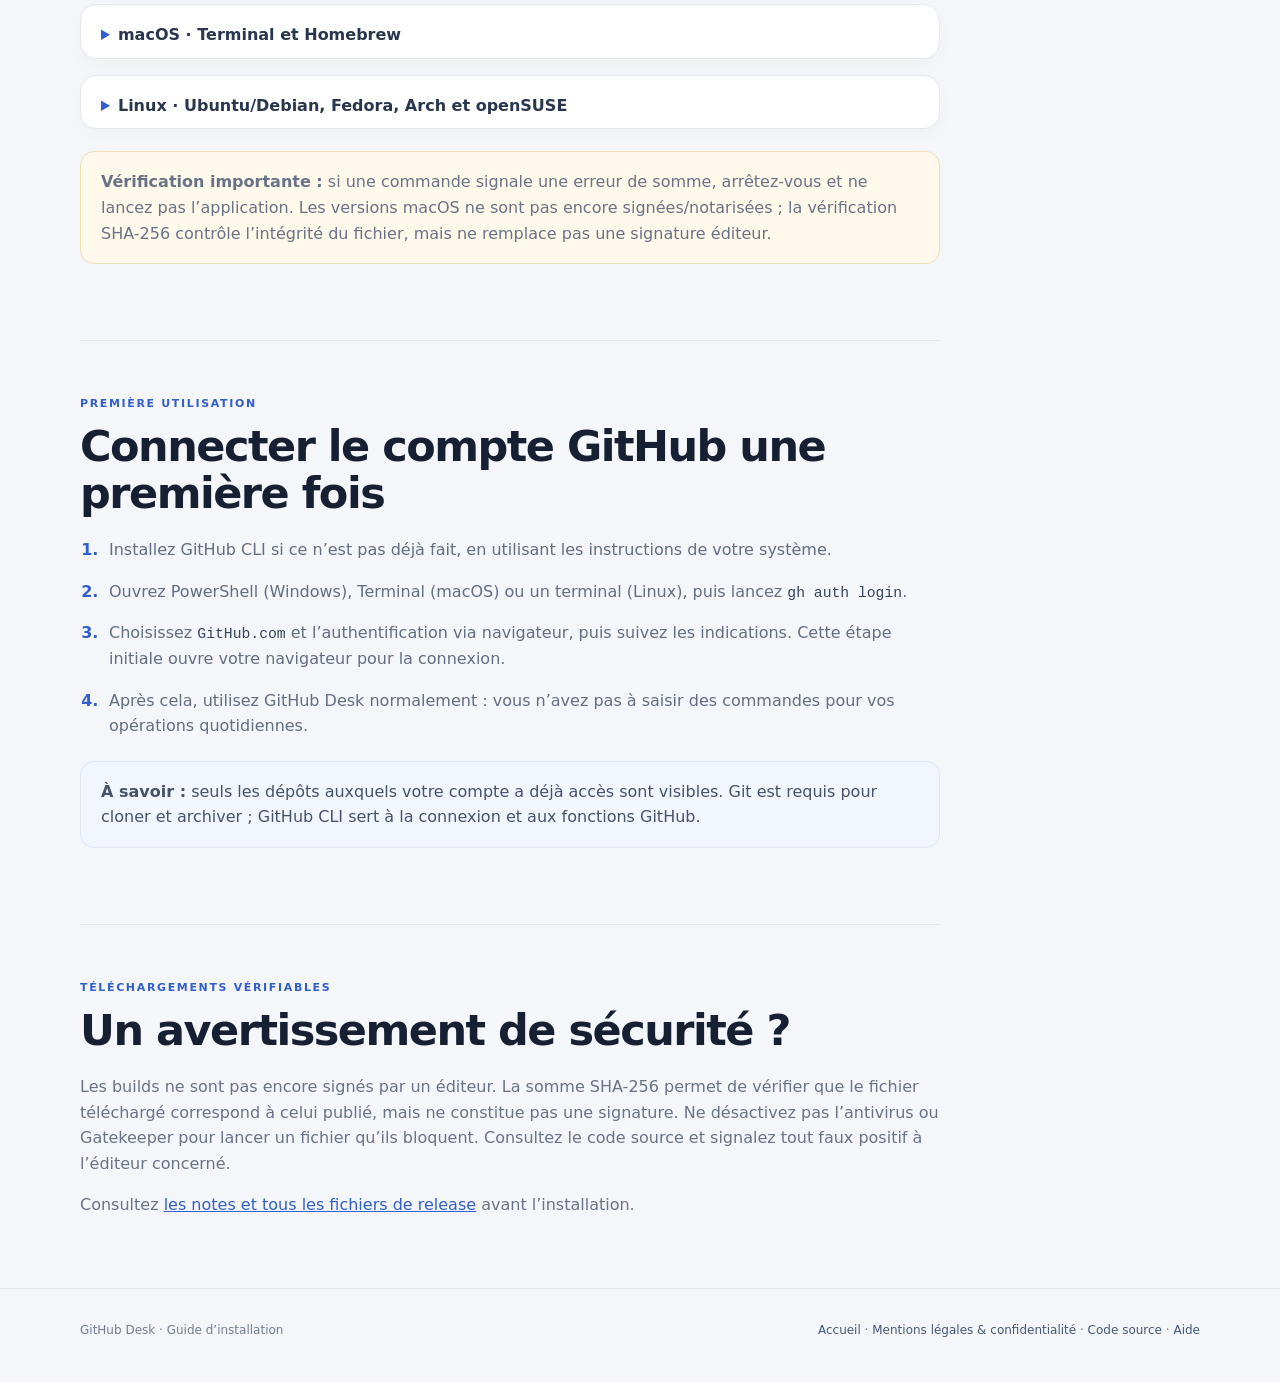
==== commit 301a78b3: "docs: add graphical and terminal installation guides Co-authored-by: Copilot <223556219+Copilot@user" ====
--- a/docs/installation.html
+++ b/docs/installation.html
@@ -3,8 +3,13 @@
 <head>
   <meta charset="utf-8">
   <meta name="viewport" content="width=device-width, initial-scale=1">
-  <meta name="theme-color" content="#090e1b">
+  <meta name="theme-color" content="#f5f6f9">
   <meta name="description" content="Guide d'installation de GitHub Desk pour Windows, macOS, Debian, Ubuntu, Fedora, Arch Linux et openSUSE.">
+  <meta property="og:title" content="Installer GitHub Desk — guide graphique ou terminal">
+  <meta property="og:description" content="Téléchargez et installez GitHub Desk sur Windows, macOS ou Linux avec un guide visuel ou les commandes terminal.">
+  <meta property="og:type" content="article">
+  <meta property="og:url" content="https://begy02300.github.io/Gestion-GitHub-graphique/installation.html">
+  <link rel="canonical" href="https://begy02300.github.io/Gestion-GitHub-graphique/installation.html">
   <title>Installation — GitHub Desk</title>
   <link rel="icon" href="assets/github-desk.svg" type="image/svg+xml">
   <link rel="stylesheet" href="style.css">
@@ -28,105 +33,182 @@
     <header class="install-intro">
       <div class="eyebrow">Guide pas à pas</div>
       <h1>Installer <span>GitHub Desk.</span></h1>
-      <p class="hero-copy">Choisis ton système, installe les composants nécessaires, puis connecte ton compte GitHub une seule fois.</p>
+      <p class="hero-copy">Choisissez votre système puis votre façon d’installer : pas à pas avec vos fenêtres habituelles, ou au terminal avec les commandes pour récupérer la dernière version.</p>
       <div class="actions">
-        <a class="button primary" href="https://github.com/BEGY02300/Gestion-GitHub-graphique/releases/latest">Télécharger la dernière version <span aria-hidden="true">→</span></a>
+        <a class="button primary" href="#graphique">Installation guidée <span aria-hidden="true">↓</span></a>
+        <a class="button" href="#terminal">Mode terminal <span aria-hidden="true">&gt;_</span></a>
+        <a class="button" href="./#nouveautes">Fichiers de la dernière version <span aria-hidden="true">↗</span></a>
         <a class="button" href="./">Retour à la présentation</a>
       </div>
     </header>
 
-    <section class="section install-section" id="windows">
+    <section class="install-mode-intro" id="graphique">
+      <div class="eyebrow">Option 1 · sans commandes pour télécharger l’application</div>
+      <h2>Choisissez votre système.</h2>
+      <p>Les étapes ci-dessous utilisent le navigateur, l’Explorateur de fichiers ou le Finder. Il n’y a pas d’installateur caché : GitHub Desk se télécharge comme une archive à extraire.</p>
+      <div class="mode-platform-links" aria-label="Accès rapide aux guides graphiques">
+        <a class="button" href="#windows">Windows</a>
+        <a class="button" href="#macos">macOS</a>
+        <a class="button" href="#linux">Linux</a>
+      </div>
+    </section>
+
+    <section class="section install-section visual-install" id="windows">
       <div class="eyebrow">Windows 10 et 11 · x64</div>
-      <h2>Installer sur Windows</h2>
-      <ol class="steps">
-        <li>Dans <a href="https://github.com/BEGY02300/Gestion-GitHub-graphique/releases/latest">la dernière release</a>, télécharge <code>github-desk-windows-x64-vX.Y.Z.zip</code> et <code>SHA256SUMS-vX.Y.Z-windows.txt</code> en remplaçant <code>X.Y.Z</code> par la version affichée.</li>
-        <li>Vérifie que la somme affichée dans le fichier correspond au résultat de cette commande PowerShell :
-          <pre><code>Get-FileHash .\github-desk-windows-x64-vX.Y.Z.zip -Algorithm SHA256</code></pre>
-        </li>
-        <li>Décompresse l’archive dans un dossier. Garde ensemble <code>GitHubDesk.exe</code> et le dossier <code>_internal</code>, puis lance <code>GitHubDesk.exe</code>.</li>
-        <li>Si WebView2 est absent, installe le <a href="https://developer.microsoft.com/microsoft-edge/webview2/">runtime WebView2 officiel</a>.</li>
-      </ol>
-      <h3>Installer GitHub CLI</h3>
-      <p>Ouvre PowerShell et installe l’outil officiel utilisé pour l’authentification :</p>
-      <pre><code>winget install --id GitHub.cli --exact</code></pre>
-      <p>Git est facultatif, mais nécessaire pour les fonctions qui clonent ou archivent des dépôts :</p>
-      <pre><code>winget install --id Git.Git --exact</code></pre>
-    </section>
-
-    <section class="section install-section" id="macos">
-      <div class="eyebrow">Mac · architecture indiquée par la release</div>
-      <h2>Installer sur macOS</h2>
-      <ol class="steps">
-        <li>Télécharge <code>github-desk-macos-ARCH-vX.Y.Z.zip</code> et le fichier de sommes SHA-256 correspondant depuis <a href="https://github.com/BEGY02300/Gestion-GitHub-graphique/releases/latest">les releases</a>. Choisis l’archive dont l’architecture correspond à ton Mac.</li>
-        <li>Dans Terminal, depuis le dossier contenant le téléchargement, vérifie l’archive :
-          <pre><code>shasum -a 256 github-desk-macos-ARCH-vX.Y.Z.zip</code></pre>
-        </li>
-        <li>Décompresse l’archive, puis déplace <code>GitHub Desk.app</code> dans <code>/Applications</code>.</li>
-        <li>Installe GitHub CLI avec Homebrew, ou suis ses instructions officielles :
-          <pre><code>brew install gh</code></pre>
-          Installe aussi Git si nécessaire avec <code>brew install git</code>.
-        </li>
-      </ol>
-      <div class="callout warning-callout"><strong>Signature :</strong> les applications macOS publiées ne sont pas encore signées/notarisées. macOS peut donc afficher un avertissement. Ne désactive pas Gatekeeper pour contourner ce message ; attends une version signée ou utilise le code source si tu sais le lancer et le vérifier.</div>
-    </section>
-
-    <section class="section install-section" id="linux">
+      <h2>Windows, avec l’Explorateur.</h2>
+      <ol class="steps">
+        <li>Ouvrez <a href="https://github.com/BEGY02300/Gestion-GitHub-graphique/releases/latest">la dernière version GitHub</a> et téléchargez <code>github-desk-windows-x64-…zip</code>. Les fichiers SHA-256 sont sur la même page.</li>
+        <li>Dans l’Explorateur de fichiers, ouvrez <em>Téléchargements</em>, faites un clic droit sur l’archive et choisissez <em>Extraire tout…</em>.</li>
+        <li>Ouvrez le dossier extrait. Gardez <code>GitHubDesk.exe</code> et le dossier <code>_internal</code> ensemble, puis double-cliquez sur <code>GitHubDesk.exe</code>.</li>
+        <li>Si Windows signale que WebView2 manque, installez le <a href="https://developer.microsoft.com/microsoft-edge/webview2/">runtime WebView2 officiel</a>, puis relancez l’application.</li>
+      </ol>
+      <p class="callout"><strong>Prérequis de connexion :</strong> GitHub Desk utilise l’outil officiel GitHub CLI (<code>gh</code>) pour se connecter. Si nécessaire, installez-le depuis sa <a href="https://cli.github.com/">page officielle</a>. La première connexion du compte reste à effectuer avec <code>gh auth login</code> dans PowerShell ; vous n’aurez pas à utiliser le terminal pour vos actions quotidiennes dans l’application. Git est facultatif, mais requis pour cloner et archiver des dépôts.</p>
+    </section>
+
+    <section class="section install-section visual-install" id="macos">
+      <div class="eyebrow">macOS · choisissez l’architecture de votre Mac</div>
+      <h2>macOS, avec le Finder.</h2>
+      <ol class="steps">
+        <li>Ouvrez <a href="https://github.com/BEGY02300/Gestion-GitHub-graphique/releases/latest">la dernière version GitHub</a>. Téléchargez l’archive macOS et choisissez l’architecture indiquée pour votre Mac.</li>
+        <li>Dans le Finder, ouvrez <em>Téléchargements</em>, puis double-cliquez sur l’archive ZIP pour l’extraire.</li>
+        <li>Faites glisser <em>GitHub Desk.app</em> dans le dossier <em>Applications</em>, puis ouvrez l’application.</li>
+        <li>Si macOS affiche un avertissement, ne désactivez pas ses protections. Les versions actuelles ne sont pas signées/notariées ; n’ouvrez pas une application bloquée par Gatekeeper.</li>
+      </ol>
+      <p class="callout"><strong>Prérequis de connexion :</strong> GitHub CLI doit être installé avant la connexion du compte. Consultez la <a href="https://cli.github.com/">page officielle de GitHub CLI</a> pour choisir la méthode adaptée à votre Mac. La première authentification nécessite <code>gh auth login</code> dans Terminal. Git est facultatif, mais nécessaire pour cloner ou archiver des dépôts.</p>
+    </section>
+
+    <section class="section install-section visual-install" id="linux">
       <div class="eyebrow">Linux · x86_64 · GTK 3 et WebKitGTK 4.1</div>
-      <h2>Installer les dépendances Linux</h2>
-      <p class="muted">Le build Linux est produit sur Ubuntu 24.04. Utilise une distribution 64 bits récente avec glibc 2.38 ou plus et WebKitGTK 4.1. Installe les dépendances de ta distribution avant de lancer l’application.</p>
-
-      <article class="distro">
-        <h3>Debian 13+ et Ubuntu 24.04+</h3>
+      <h2>Linux, avec le gestionnaire de logiciels.</h2>
+      <p class="muted">Le build est produit sur Ubuntu 24.04. Utilisez une distribution x86_64 récente avec glibc 2.38 ou plus. Installez les bibliothèques nécessaires dans le gestionnaire de logiciels de votre distribution, puis téléchargez et extrayez l’archive avec votre navigateur et le gestionnaire de fichiers.</p>
+
+      <details class="distro">
+        <summary>Paquets requis pour Debian 13+ et Ubuntu 24.04+</summary>
+        <p>Dans un terminal :</p>
         <pre><code>sudo apt update
 sudo apt install gh git libgtk-3-0 libwebkit2gtk-4.1-0 python3-gi gir1.2-gtk-3.0 gir1.2-webkit2-4.1</code></pre>
-      </article>
-
-      <article class="distro">
-        <h3>Fedora 40+</h3>
+      </details>
+
+      <details class="distro">
+        <summary>Paquets requis pour Fedora 40+</summary>
+        <p>Dans un terminal :</p>
         <pre><code>sudo dnf install gh git gtk3 webkit2gtk4.1 python3-gobject</code></pre>
-      </article>
-
-      <article class="distro">
-        <h3>Arch Linux et distributions basées sur Arch</h3>
+      </details>
+
+      <details class="distro">
+        <summary>Paquets requis pour Arch Linux et dérivées</summary>
+        <p>Dans un terminal :</p>
         <pre><code>sudo pacman -Syu github-cli git gtk3 webkit2gtk-4.1 python-gobject</code></pre>
-      </article>
-
-      <article class="distro">
-        <h3>openSUSE Leap 16+ et Tumbleweed</h3>
+      </details>
+
+      <details class="distro">
+        <summary>Paquets requis pour openSUSE Leap 16+ et Tumbleweed</summary>
+        <p>Dans un terminal :</p>
         <pre><code>sudo zypper refresh
 sudo zypper install gh git gtk3 libwebkit2gtk-4_1-0 python3-gobject</code></pre>
-      </article>
-
-      <h3>Extraire et démarrer</h3>
-      <p>Télécharge l’archive Linux et le fichier SHA-256 de la même release. Vérifie la somme, extrais l’archive et lance le programme depuis son dossier :</p>
-      <pre><code>shasum -a 256 github-desk-linux-x64-vX.Y.Z.tar.gz
-tar -xzf github-desk-linux-x64-vX.Y.Z.tar.gz
+      </details>
+
+      <ol class="steps">
+        <li>Téléchargez <code>github-desk-linux-x64-…tar.gz</code> depuis <a href="https://github.com/BEGY02300/Gestion-GitHub-graphique/releases/latest">la dernière version</a>.</li>
+        <li>Dans le gestionnaire de fichiers, faites un clic droit sur l’archive et choisissez <em>Extraire ici</em>.</li>
+        <li>Ouvrez le dossier <em>GitHubDesk</em> et lancez <em>GitHubDesk</em>. Si votre environnement demande une confirmation, autorisez l’exécution du fichier téléchargé après avoir vérifié sa provenance.</li>
+      </ol>
+      <p class="callout"><strong>Prérequis de connexion :</strong> GitHub CLI (<code>gh</code>) doit être installé. La première authentification du compte nécessite <code>gh auth login</code> dans un terminal. Git est facultatif, mais nécessaire pour cloner et archiver des dépôts.</p>
+    </section>
+
+    <section class="section install-section terminal-install" id="terminal">
+      <div class="eyebrow">Option 2 · tout faire au terminal</div>
+      <h2>Récupérer la dernière version automatiquement.</h2>
+      <p>Les commandes utilisent GitHub CLI et vérifient la somme SHA-256 avant d’extraire ou de lancer l’application. Elles ne désactivent aucune protection du système. Choisissez votre système :</p>
+
+      <details class="distro terminal-platform">
+        <summary>Windows 10/11 · PowerShell</summary>
+        <p>Ouvrez PowerShell. Installez GitHub CLI si besoin, puis connectez votre compte :</p>
+        <pre><code>winget install --id GitHub.cli --exact
+gh auth login</code></pre>
+        <p>Téléchargez le dernier build, vérifiez son SHA-256, extrayez-le et lancez-le :</p>
+        <pre><code>
+$folder = Join-Path $HOME ("Downloads\GitHubDesk-" + [guid]::NewGuid().ToString("N"))
+New-Item -ItemType Directory -Force -Path $folder | Out-Null
+gh release download --repo BEGY02300/Gestion-GitHub-graphique --pattern "github-desk-windows-x64-*.zip" --pattern "SHA256SUMS-*-windows.txt" --dir $folder
+if ($LASTEXITCODE -ne 0) { throw "Échec du téléchargement GitHub." }
+$archive = Get-ChildItem $folder -Filter "github-desk-windows-x64-*.zip" | Select-Object -First 1
+$sums = Get-ChildItem $folder -Filter "SHA256SUMS-*-windows.txt" | Select-Object -First 1
+if (-not $archive -or -not $sums) { throw "Archive ou somme SHA-256 introuvable." }
+$line = Select-String -Path $sums.FullName -SimpleMatch $archive.Name | Select-Object -First 1
+if (-not $line) { throw "Aucune somme publiée pour cette archive." }
+$expected = $line.Line.Substring(0, 64).ToUpperInvariant()
+$actual = (Get-FileHash $archive.FullName -Algorithm SHA256).Hash
+if ($actual -ne $expected) { throw "La vérification SHA-256 a échoué. N'ouvrez pas ce fichier." }
+Expand-Archive -LiteralPath $archive.FullName -DestinationPath $folder -Force
+Start-Process (Join-Path $folder "GitHubDesk\GitHubDesk.exe")</code></pre>
+        <p>Installez Git séparément avec <code>winget install --id Git.Git --exact</code> si vous voulez cloner ou archiver des dépôts.</p>
+      </details>
+
+      <details class="distro terminal-platform">
+        <summary>macOS · Terminal et Homebrew</summary>
+        <p>Installez <a href="https://brew.sh/">Homebrew</a> si nécessaire, puis GitHub CLI et connectez votre compte :</p>
+        <pre><code>brew install gh
+gh auth login</code></pre>
+        <p>Sur Apple Silicon, téléchargez, vérifiez et ouvrez l’application :</p>
+        <pre><code>mkdir -p "$HOME/Downloads"
+case "$(uname -m)" in
+  arm64|aarch64) arch="arm64" ;;
+  x86_64) arch="x86_64" ;;
+  *) echo "Architecture Mac non prise en charge."; exit 1 ;;
+esac
+folder="$(mktemp -d "$HOME/Downloads/GitHubDesk.XXXXXX")"
+cd "$folder"
+gh release download --repo BEGY02300/Gestion-GitHub-graphique --pattern "github-desk-macos-${arch}-*.zip" --pattern "SHA256SUMS-*-darwin.txt"
+archive="$(find . -maxdepth 1 -name "github-desk-macos-${arch}-*.zip" -print -quit)"
+sums="$(find . -maxdepth 1 -name 'SHA256SUMS-*-darwin.txt' -print -quit)"
+expected="$(grep -F "  ${archive#./}" "$sums" | awk 'NR == 1 {print $1}')"
+actual="$(shasum -a 256 "$archive" | awk '{print $1}')"
+test -n "$expected" &amp;&amp; test "$actual" = "$expected" || { echo "Échec SHA-256 : ne lancez pas cette archive."; exit 1; }
+unzip -o "$archive"
+open "GitHub Desk.app"</code></pre>
+        <p>Sur un Mac Intel, remplacez <code>arm64</code> par <code>x86_64</code> dans le filtre de téléchargement, si cette architecture est proposée dans la release.</p>
+      </details>
+
+      <details class="distro terminal-platform">
+        <summary>Linux · Ubuntu/Debian, Fedora, Arch et openSUSE</summary>
+        <p>Installez GitHub CLI et les bibliothèques système avec les commandes de votre distribution dans le guide graphique ci-dessus, puis connectez votre compte :</p>
+        <pre><code>gh auth login</code></pre>
+        <p>Ces commandes téléchargent le dernier paquet, comparent son SHA-256 au manifeste publié, puis l’extraient :</p>
+        <pre><code>mkdir -p "$HOME/Downloads"
+folder="$(mktemp -d "$HOME/Downloads/GitHubDesk.XXXXXX")"
+cd "$folder"
+gh release download --repo BEGY02300/Gestion-GitHub-graphique --pattern "github-desk-linux-x64-*.tar.gz" --pattern "SHA256SUMS-*-linux.txt"
+archive="$(find . -maxdepth 1 -name 'github-desk-linux-x64-*.tar.gz' -print -quit)"
+sums="$(find . -maxdepth 1 -name 'SHA256SUMS-*-linux.txt' -print -quit)"
+expected="$(grep -F "  ${archive#./}" "$sums" | awk 'NR == 1 {print $1}')"
+actual="$(sha256sum "$archive" | awk '{print $1}')"
+test -n "$expected" &amp;&amp; test "$actual" = "$expected" || { echo "Échec SHA-256 : ne lancez pas cette archive."; exit 1; }
+tar -xzf "$archive"
 cd GitHubDesk
 ./GitHubDesk</code></pre>
-      <p>Si la commande indique qu’il manque une bibliothèque, installe le paquet d’exécution correspondant avec le gestionnaire de ta distribution. La session graphique doit prendre en charge GTK 3.</p>
+      </details>
+
+      <p class="callout warning-callout"><strong>Vérification importante :</strong> si une commande signale une erreur de somme, arrêtez-vous et ne lancez pas l’application. Les versions macOS ne sont pas encore signées/notarisées ; la vérification SHA-256 contrôle l’intégrité du fichier, mais ne remplace pas une signature éditeur.</p>
     </section>
 
     <section class="section install-section" id="connexion">
       <div class="eyebrow">Première utilisation</div>
-      <h2>Connecter le compte GitHub</h2>
-      <ol class="steps">
-        <li>Ouvre un terminal (PowerShell sous Windows, Terminal sur macOS ou Linux) et lance :
-          <pre><code>gh auth login</code></pre>
-        </li>
-        <li>Choisis <code>GitHub.com</code>, l’authentification par navigateur, puis suis les étapes affichées. Le navigateur s’ouvre uniquement pour cette connexion initiale volontaire.</li>
-        <li>Vérifie que l’authentification est active :
-          <pre><code>gh auth status</code></pre>
-        </li>
-        <li>Lance GitHub Desk. L’application utilise la connexion enregistrée par GitHub CLI ; elle ne stocke pas le jeton dans son cache.</li>
-      </ol>
-      <div class="callout"><strong>À savoir :</strong> seuls les dépôts auxquels ton compte possède déjà accès seront visibles. Git est requis pour cloner et archiver ; GitHub CLI sert aux fonctions GitHub.</div>
+      <h2>Connecter le compte GitHub une première fois</h2>
+      <ol class="steps">
+        <li>Installez GitHub CLI si ce n’est pas déjà fait, en utilisant les instructions de votre système.</li>
+        <li>Ouvrez PowerShell (Windows), Terminal (macOS) ou un terminal (Linux), puis lancez <code>gh auth login</code>.</li>
+        <li>Choisissez <code>GitHub.com</code> et l’authentification via navigateur, puis suivez les indications. Cette étape initiale ouvre votre navigateur pour la connexion.</li>
+        <li>Après cela, utilisez GitHub Desk normalement : vous n’avez pas à saisir des commandes pour vos opérations quotidiennes.</li>
+      </ol>
+      <div class="callout"><strong>À savoir :</strong> seuls les dépôts auxquels votre compte a déjà accès sont visibles. Git est requis pour cloner et archiver ; GitHub CLI sert à la connexion et aux fonctions GitHub.</div>
     </section>
 
     <section class="section install-section" id="securite">
       <div class="eyebrow">Téléchargements vérifiables</div>
       <h2>Un avertissement de sécurité ?</h2>
-      <p>Les builds ne sont pas encore signés par un éditeur. La somme SHA-256 permet de vérifier que le fichier téléchargé correspond à celui publié, mais ne constitue pas une signature. Ne désactive pas l’antivirus ou Gatekeeper pour lancer un fichier qu’ils bloquent. Consulte le code source et signale tout faux positif à l’éditeur concerné.</p>
-      <p>Consulte <a href="https://github.com/BEGY02300/Gestion-GitHub-graphique/releases">les notes et tous les fichiers de release</a> avant l’installation.</p>
+      <p>Les builds ne sont pas encore signés par un éditeur. La somme SHA-256 permet de vérifier que le fichier téléchargé correspond à celui publié, mais ne constitue pas une signature. Ne désactivez pas l’antivirus ou Gatekeeper pour lancer un fichier qu’ils bloquent. Consultez le code source et signalez tout faux positif à l’éditeur concerné.</p>
+      <p>Consultez <a href="https://github.com/BEGY02300/Gestion-GitHub-graphique/releases">les notes et tous les fichiers de release</a> avant l’installation.</p>
     </section>
   </main>
 
--- a/docs/style.css
+++ b/docs/style.css
@@ -1,14 +1,14 @@
 :root {
-  color-scheme: dark;
-  --background: #090e1b;
-  --surface: #111a2b;
-  --surface-raised: #17243b;
-  --border: #263650;
-  --text: #edf3ff;
-  --muted: #9aa9c2;
-  --blue: #76a3ff;
-  --cyan: #54dece;
-  --glow: #5479f640;
+  color-scheme: light;
+  --background: #f5f6f9;
+  --surface: #ffffff;
+  --surface-raised: #f0f3f8;
+  --border: #e2e6ee;
+  --text: #172033;
+  --muted: #697386;
+  --blue: #315fce;
+  --cyan: #315fce;
+  --glow: #d7e5ffbb;
   font-family: Inter, "Segoe UI", system-ui, sans-serif;
 }
 
@@ -16,7 +16,9 @@
 html { scroll-behavior: smooth; }
 body {
   margin: 0;
-  background: radial-gradient(ellipse at 75% -8%, #20385c 0, transparent 38%), var(--background);
+  background:
+    radial-gradient(ellipse at 70% -14%, #e4edff 0, transparent 40%),
+    var(--background);
   color: var(--text);
   line-height: 1.6;
 }
@@ -27,8 +29,8 @@
   position: sticky;
   top: 0;
   z-index: 3;
-  border-bottom: 1px solid #263650b8;
-  background: #090e1bd9;
+  border-bottom: 1px solid #e4e7edcc;
+  background: #f8f9fbed;
   backdrop-filter: blur(16px);
 }
 .nav { min-height: 76px; display: flex; align-items: center; justify-content: space-between; gap: 24px; }
@@ -45,26 +47,30 @@
   min-height: 46px;
   padding: 0 18px;
   border: 1px solid var(--border);
-  border-radius: 11px;
+  border-radius: 13px;
   background: var(--surface);
+  box-shadow: 0 2px 6px #17203308;
   font-size: 14px;
   font-weight: 650;
   text-decoration: none;
   transition: transform .18s ease, border-color .18s ease, background .18s ease;
 }
-.button:hover { transform: translateY(-2px); border-color: #5777aa; background: var(--surface-raised); }
-.button.primary { border-color: transparent; background: linear-gradient(110deg, #587cf6, #4a9cc8); color: #fff; }
-.hero { display: grid; grid-template-columns: 1.04fr .96fr; gap: 55px; align-items: center; padding: 98px 0 94px; }
+.button:hover { transform: translateY(-2px); border-color: #9baed4; background: var(--surface-raised); }
+.button.primary { border-color: transparent; background: linear-gradient(110deg, #3768dc, #4a87e8); color: #fff; box-shadow: 0 7px 18px #315fce2b; }
+.hero { display: grid; min-width: 0; grid-template-columns: minmax(0, 1.04fr) minmax(0, .96fr); gap: 64px; align-items: center; padding: 116px 0 110px; }
+.hero > * { min-width: 0; }
 .hero > div:first-child { position: relative; }
 .hero > div:first-child::before { position: absolute; z-index: -1; top: -90px; left: -90px; width: 340px; height: 300px; border-radius: 50%; background: var(--glow); content: ""; filter: blur(80px); }
-.eyebrow { color: var(--cyan); font-size: 12px; font-weight: 750; letter-spacing: .14em; text-transform: uppercase; }
-h1 { max-width: 650px; margin: 17px 0; font-size: clamp(42px, 6vw, 68px); line-height: 1.04; letter-spacing: -.055em; }
+.eyebrow { color: var(--blue); font-size: 11px; font-weight: 750; letter-spacing: .15em; text-transform: uppercase; }
+h1 { max-width: 680px; margin: 19px 0; font-size: clamp(46px, 6.5vw, 76px); line-height: 1.02; letter-spacing: -.065em; }
 h1 span { color: var(--blue); }
-.hero-copy { max-width: 590px; color: var(--muted); font-size: 18px; }
+.hero-copy { max-width: 590px; color: #596477; font-size: 18px; line-height: 1.75; }
 .actions { display: flex; flex-wrap: wrap; gap: 12px; margin-top: 29px; }
-.fine-print { margin-top: 17px; color: #8292ad; font-size: 12px; }
+.fine-print { margin-top: 17px; color: #7b8495; font-size: 12px; }
 .product-card {
   position: relative;
+  min-width: 0;
+  width: 100%;
   min-height: 382px;
   overflow: hidden;
   padding: 19px;
@@ -79,14 +85,14 @@
 .window-top i:first-child { background: #ff8293; }
 .window-top i:nth-child(2) { background: #ffd075; }
 .window-top i:nth-child(3) { margin-right: 7px; background: #63dfb2; }
-.window-body { display: grid; grid-template-columns: 120px 1fr; min-height: 290px; overflow: hidden; border: 1px solid #2b3c58; border-radius: 12px; background: #0c1422; }
-.mock-sidebar { padding: 17px 10px; border-right: 1px solid #273650; color: #8595b0; font-size: 10px; }
+.window-body { display: grid; min-width: 0; grid-template-columns: minmax(0, 120px) minmax(0, 1fr); min-height: 290px; overflow: hidden; border: 1px solid #2b3c58; border-radius: 12px; background: #0c1422; }
+.mock-sidebar { min-width: 0; padding: 17px 10px; border-right: 1px solid #273650; color: #8595b0; font-size: 10px; }
 .mock-brand { display: flex; align-items: center; gap: 6px; margin-bottom: 21px; color: #eef4ff; font-weight: 700; }
 .mock-brand img { width: 20px; height: 20px; border-radius: 6px; }
 .mock-menu { margin: 7px 0; padding: 7px; border-radius: 6px; }
 .mock-menu.active { background: #1b2b45; color: #eaf1ff; }
 .mock-main { min-width: 0; padding: 20px 16px; }
-.mock-head { display: flex; align-items: center; justify-content: space-between; margin-bottom: 16px; font-size: 15px; font-weight: 700; }
+.mock-head { display: flex; flex-wrap: wrap; align-items: center; justify-content: space-between; gap: 6px; margin-bottom: 16px; font-size: 15px; font-weight: 700; }
 .mock-pill { padding: 5px 8px; border: 1px solid #2d4160; border-radius: 30px; color: #9eacc2; font-size: 9px; font-weight: 500; }
 .mock-stats { display: grid; grid-template-columns: repeat(3, minmax(0, 1fr)); gap: 8px; }
 .mock-stat { min-width: 0; padding: 10px; border: 1px solid #293a55; border-radius: 8px; background: #121e30; }
@@ -94,53 +100,77 @@
 .mock-stat b { font-size: 17px; }
 .mock-repos { margin-top: 13px; overflow: hidden; border: 1px solid #293a55; border-radius: 8px; }
 .mock-repo { display: flex; align-items: center; justify-content: space-between; gap: 7px; padding: 11px 9px; border-bottom: 1px solid #26354e; font-size: 9px; }
+.mock-repo b { overflow-wrap: anywhere; }
 .mock-repo:last-child { border-bottom: 0; }
 .mock-repo span { color: #8595b0; }
 .status { color: var(--cyan) !important; }
-.section { padding: 82px 0; border-top: 1px solid #1b2a40; }
+.section { padding: 96px 0; border-top: 1px solid #e7e9ef; }
 .section-heading { max-width: 670px; margin-bottom: 35px; }
 h2 { margin: 10px 0; font-size: clamp(30px, 4vw, 43px); line-height: 1.1; letter-spacing: -.04em; }
 .section-heading p, .muted { color: var(--muted); }
+.installation-choice { padding-top: 89px; padding-bottom: 89px; background: linear-gradient(180deg, #f8f9fc, #f1f4fa); }
+.install-choices { display: grid; grid-template-columns: repeat(2, minmax(0, 1fr)); gap: 18px; }
+.install-choice-card { display: grid; min-height: 245px; align-content: start; gap: 12px; padding: 29px; border: 1px solid #e1e6f0; border-radius: 22px; background: #fff; box-shadow: 0 12px 35px #1720330b; text-decoration: none; transition: transform .2s ease, box-shadow .2s ease, border-color .2s ease; }
+.install-choice-card:hover { transform: translateY(-4px); border-color: #b9c9ee; box-shadow: 0 20px 46px #17203313; }
+.choice-icon { display: grid; width: 46px; height: 46px; place-items: center; border: 1px solid #e0e8fa; border-radius: 15px; background: #f3f6fc; color: var(--blue); font-size: 19px; font-weight: 720; }
+.choice-label { margin-top: 4px; color: #64728a; font-size: 10px; font-weight: 760; letter-spacing: .14em; }
+.install-choice-card strong { color: #1d2940; font-size: clamp(20px, 2.5vw, 25px); letter-spacing: -.035em; }
+.install-choice-card > span:nth-last-child(2) { max-width: 440px; color: var(--muted); font-size: 14px; }
+.choice-link { margin-top: 4px; color: var(--blue); font-size: 13px; font-weight: 700; }
+.choice-note { margin: 17px 0 0; color: #737f92; font-size: 12px; }
+.install-mode-intro { max-width: 810px; padding: 20px 0 45px; scroll-margin-top: 96px; }
+.install-mode-intro > p { max-width: 720px; color: var(--muted); }
+.mode-platform-links { display: flex; flex-wrap: wrap; gap: 10px; margin-top: 20px; }
+.visual-install, .terminal-install { scroll-margin-top: 82px; }
+.terminal-install { border-top-color: #dce2ed; }
+.terminal-platform { padding-top: 19px; }
+.terminal-platform > p { color: var(--muted); }
+.install-intro .hero-copy { max-width: 780px; }
+.install-intro .actions { margin-top: 24px; }
+.install-mode-intro h2 { margin: 10px 0; }
+.install-mode-intro .eyebrow { margin-bottom: 9px; }
+.install-section h2 { letter-spacing: -.035em; }
+.distro summary::marker { color: var(--blue); }
 .features { display: grid; grid-template-columns: repeat(3, 1fr); gap: 15px; }
-.feature { min-height: 178px; padding: 22px; border: 1px solid var(--border); border-radius: 15px; background: linear-gradient(145deg, #141f33, #0f1726); }
-.feature-icon { display: grid; width: 39px; height: 39px; place-items: center; margin-bottom: 18px; border: 1px solid #334867; border-radius: 11px; background: #1a2a43; color: var(--cyan); font-size: 18px; }
+.feature { min-height: 178px; padding: 25px; border: 1px solid #e7eaf0; border-radius: 19px; background: linear-gradient(145deg, #fff, #fbfcfe); box-shadow: 0 8px 28px #17203308; }
+.feature-icon { display: grid; width: 40px; height: 40px; place-items: center; margin-bottom: 18px; border: 1px solid #dfe8ff; border-radius: 13px; background: #f0f5ff; color: var(--blue); font-size: 18px; }
 .feature h3 { margin: 0 0 7px; font-size: 16px; }
 .feature p { margin: 0; color: var(--muted); font-size: 13px; }
 .highlights { display: grid; grid-template-columns: repeat(3, 1fr); gap: 15px; }
-.highlight { min-height: 186px; padding: 22px; border: 1px solid #334867; border-radius: 15px; background: linear-gradient(145deg, #182740, #111a2b 75%); }
-.highlight-tag { display: inline-flex; padding: 5px 8px; border: 1px solid #35516d; border-radius: 7px; color: var(--cyan); font-size: 10px; font-weight: 750; letter-spacing: .1em; }
+.highlight { min-height: 186px; padding: 25px; border: 1px solid #e3e7ef; border-radius: 19px; background: linear-gradient(145deg, #fff, #f8faff); box-shadow: 0 8px 28px #17203308; }
+.highlight-tag { display: inline-flex; padding: 5px 9px; border: 1px solid #dce6fc; border-radius: 8px; background: #f5f8ff; color: var(--blue); font-size: 10px; font-weight: 750; letter-spacing: .1em; }
 .highlight h3 { margin: 16px 0 7px; font-size: 16px; }
 .highlight p { margin: 0; color: var(--muted); font-size: 13px; }
-.highlight code { color: #c3d3f0; font-size: .92em; }
+.highlight code { color: #405d98; font-size: .92em; }
 .project-links { margin-top: 21px; }
-.live-status { margin: 10px 0 0; color: #a4b5cf; font-size: 12px; }
-.release-panel, .activity-panel { margin-top: 22px; padding: clamp(20px, 4vw, 32px); border: 1px solid #344d70; border-radius: 20px; background: linear-gradient(145deg, #172640 0%, #111a2b 62%, #101827 100%); box-shadow: 0 24px 70px #0003; }
+.live-status { margin: 10px 0 0; color: #697386; font-size: 12px; }
+.release-panel, .activity-panel { margin-top: 24px; padding: clamp(22px, 4vw, 38px); border: 1px solid #e2e7f0; border-radius: 24px; background: linear-gradient(145deg, #fff 0%, #fbfcff 70%, #f6f8fd 100%); box-shadow: 0 18px 55px #20304c0d; }
 .release-topline, .release-heading, .release-bottom, .activity-heading { display: flex; align-items: center; justify-content: space-between; gap: 16px; }
-.live-indicator { display: inline-flex; align-items: center; gap: 8px; color: #a4b5cf; font-size: 12px; }
-.live-indicator > span:first-child { width: 8px; height: 8px; border-radius: 50%; background: var(--cyan); box-shadow: 0 0 13px #54dece99; }
+.live-indicator { display: inline-flex; align-items: center; gap: 8px; color: #687386; font-size: 12px; }
+.live-indicator > span:first-child { width: 8px; height: 8px; border-radius: 50%; background: #43a67a; box-shadow: 0 0 12px #43a67a45; }
 .release-heading { align-items: flex-start; margin: 23px 0; }
 .release-heading h3, .activity-heading h3 { margin: 8px 0 5px; font-size: clamp(21px, 3vw, 27px); letter-spacing: -.03em; }
 .release-heading p { max-width: 650px; margin: 0; overflow-wrap: anywhere; color: var(--muted); font-size: 14px; white-space: pre-line; }
 .release-downloads { display: grid; grid-template-columns: repeat(3, minmax(0, 1fr)); gap: 12px; }
-.download-option { display: grid; min-width: 0; gap: 11px; padding: 16px; border: 1px solid #344968; border-radius: 13px; background: #0c1422aa; text-decoration: none; transition: transform .18s ease, border-color .18s ease, background .18s ease; }
-.download-option:hover { transform: translateY(-2px); border-color: #668ac2; background: #192a43; }
+.download-option { display: grid; min-width: 0; gap: 11px; padding: 18px; border: 1px solid #e2e7ef; border-radius: 16px; background: #fff; box-shadow: 0 4px 14px #17203308; text-decoration: none; transition: transform .18s ease, border-color .18s ease, background .18s ease; }
+.download-option:hover { transform: translateY(-2px); border-color: #a8bbeb; background: #f8faff; }
 .download-system { color: var(--text); font-size: 14px; font-weight: 720; }
-.download-file { overflow-wrap: anywhere; color: #a9c2ff; font-size: 12px; }
-.download-unavailable { color: #a5b1c5; }
-.release-bottom { flex-wrap: wrap; margin-top: 18px; color: #8e9db5; font-size: 12px; }
+.download-file { overflow-wrap: anywhere; color: #315fce; font-size: 12px; }
+.download-unavailable { color: #737d8f; }
+.release-bottom { flex-wrap: wrap; margin-top: 18px; color: #727d90; font-size: 12px; }
 .checksum-links { display: flex; flex-wrap: wrap; gap: 14px; }
-.checksum-links a, .text-link { color: #b7caff; text-decoration: none; }
-.checksum-links a:hover, .text-link:hover { color: #fff; text-decoration: underline; }
-.activity-panel { border-color: var(--border); background: linear-gradient(145deg, #131e31, #0d1421); box-shadow: none; }
+.checksum-links a, .text-link { color: #315fce; text-decoration: none; }
+.checksum-links a:hover, .text-link:hover { color: #183c91; text-decoration: underline; }
+.activity-panel { border-color: #e7eaf0; background: linear-gradient(145deg, #fff, #fafbfe); box-shadow: 0 8px 28px #17203307; }
 .activity-heading { align-items: center; }
 .activity-heading h3 { margin-bottom: 0; }
 .activity-heading .eyebrow { font-size: 10px; }
 .activity-list { display: grid; gap: 0; margin: 16px 0 0; padding: 0; list-style: none; }
-.activity-item { border-top: 1px solid #25344b; }
+.activity-item { border-top: 1px solid #e9ebf0; }
 .activity-item a { display: grid; gap: 4px; padding: 13px 2px; text-decoration: none; }
-.activity-title { overflow-wrap: anywhere; color: #e0e9fa; font-size: 13px; font-weight: 620; }
-.activity-item a:hover .activity-title { color: #a9c2ff; }
-.activity-meta { color: #8e9db5; font-size: 11px; }
+.activity-title { overflow-wrap: anywhere; color: #26334a; font-size: 13px; font-weight: 620; }
+.activity-item a:hover .activity-title { color: var(--blue); }
+.activity-meta { color: #798397; font-size: 11px; }
 .follow-links { margin-top: 20px; }
 .legal-placeholder { padding: 17px 19px; border: 1px solid #65502d; border-radius: 12px; background: #292319; color: #e7d4a9; }
 .install-page { padding-top: 30px; }
@@ -150,34 +180,36 @@
 .install-section h2 { margin: 10px 0 20px; }
 .install-section h3 { margin: 26px 0 10px; font-size: 17px; }
 .install-section p { color: var(--muted); }
-.install-section a { color: #a9c2ff; }
-.steps { display: grid; gap: 16px; padding-left: 24px; color: var(--muted); }
+.install-section a { color: #315fce; }
+.steps { display: grid; gap: 16px; padding-left: 24px; color: #626e81; }
 .steps li { min-width: 0; overflow-wrap: anywhere; padding-left: 5px; }
-.steps li::marker { color: var(--cyan); font-weight: 750; }
-.install-section code { overflow-wrap: anywhere; color: #d3def0; font: .92em Consolas, "SFMono-Regular", monospace; }
-.install-section pre { max-width: 100%; overflow-x: auto; margin: 11px 0 16px; padding: 15px 17px; border: 1px solid #293a55; border-radius: 10px; background: #080e19; color: #d3def0; font: 13px/1.65 Consolas, "SFMono-Regular", monospace; }
+.steps li::marker { color: var(--blue); font-weight: 750; }
+.install-section code { overflow-wrap: anywhere; color: #37445d; font: .92em Consolas, "SFMono-Regular", monospace; }
+.install-section pre { max-width: 100%; overflow-x: auto; margin: 11px 0 16px; padding: 17px 19px; border: 1px solid #e2e6ed; border-radius: 14px; background: #f0f2f6; color: #25324a; font: 13px/1.7 Consolas, "SFMono-Regular", monospace; }
 .install-section pre code { color: inherit; }
-.distro { margin: 18px 0; padding: 8px 18px 1px; border: 1px solid var(--border); border-radius: 13px; background: #101a2a; }
+.distro { margin: 16px 0; padding: 17px 20px 10px; border: 1px solid #e4e8ef; border-radius: 16px; background: #fff; box-shadow: 0 6px 20px #17203306; }
+.distro summary { color: #29364d; font-weight: 680; cursor: pointer; }
+.distro summary:focus-visible { outline: 2px solid var(--blue); outline-offset: 4px; }
 .distro h3 { margin-top: 13px; }
-.distro pre { border-color: #293a55; }
-.callout { margin: 22px 0; padding: 16px 18px; border: 1px solid #31516a; border-radius: 11px; background: #122335; color: #c4d5e8; }
-.warning-callout { border-color: #65502d; background: #292319; color: #e7d4a9; }
+.distro pre { border-color: #e2e6ed; }
+.callout { margin: 22px 0; padding: 17px 20px; border: 1px solid #dce6f8; border-radius: 14px; background: #f2f6ff; color: #45536b; }
+.warning-callout { border-color: #f0dfb8; background: #fff9eb; color: #6b5425; }
 .trust { display: grid; grid-template-columns: 1fr 1fr; gap: 44px; align-items: center; }
-.trust-panel { padding: 25px; border: 1px solid var(--border); border-radius: 16px; background: #101a2a; }
+.trust-panel { padding: 28px; border: 1px solid #e3e7ef; border-radius: 20px; background: linear-gradient(145deg, #fff, #f9faff); box-shadow: 0 12px 35px #17203309; }
 .trust-list { display: grid; gap: 15px; margin: 0; padding: 0; list-style: none; }
 .trust-list li { display: grid; grid-template-columns: 25px 1fr; gap: 10px; color: var(--muted); font-size: 14px; }
-.check { color: var(--cyan); font-weight: 800; }
-.warning { margin-top: 18px; padding: 14px; border: 1px solid #65502d; border-radius: 10px; background: #292319; color: #e7d4a9; font-size: 12px; }
+.check { color: #34835e; font-weight: 800; }
+.warning { margin-top: 18px; padding: 14px; border: 1px solid #f0dfb8; border-radius: 12px; background: #fff9eb; color: #6b5425; font-size: 12px; }
 .platforms { display: grid; grid-template-columns: repeat(3, 1fr); gap: 14px; }
-.platform { padding: 22px; border: 1px solid var(--border); border-radius: 14px; background: var(--surface); }
+.platform { padding: 24px; border: 1px solid #e3e7ef; border-radius: 18px; background: #fff; box-shadow: 0 8px 25px #17203307; }
 .platform h3 { margin: 0 0 5px; }
 .platform p { margin: 0; color: var(--muted); font-size: 13px; }
-.download { padding: 40px; border: 1px solid #334b70; border-radius: 19px; background: radial-gradient(ellipse at 100% 0, #263d66, #121d30 67%); text-align: center; }
+.download { padding: 54px 40px; border: 1px solid #dce5f6; border-radius: 26px; background: radial-gradient(ellipse at 90% 0, #e1ebff, transparent 55%), linear-gradient(145deg, #fff, #f6f8fd); box-shadow: 0 18px 55px #20304c0c; text-align: center; }
 .download p { max-width: 620px; margin: 12px auto 23px; color: var(--muted); }
-.footer { padding: 28px 0 38px; border-top: 1px solid #1b2a40; color: #8d9cb4; font-size: 12px; }
+.footer { padding: 32px 0 42px; border-top: 1px solid #e5e8ef; color: #727d90; font-size: 12px; }
 .footer-row { display: flex; flex-wrap: wrap; justify-content: space-between; gap: 15px; }
-.footer a { color: #b7c8e3; text-decoration: none; }
-.footer a:hover { color: #fff; text-decoration: underline; }
+.footer a { color: #455876; text-decoration: none; }
+.footer a:hover { color: #172033; text-decoration: underline; }
 @media (max-width: 850px) {
   .hero { grid-template-columns: 1fr; padding: 68px 0; }
   .product-card { max-width: 620px; transform: none; }
@@ -190,7 +222,7 @@
 @media (max-width: 620px) {
   .nav-links a:not(.button) { display: none; }
   .nav-links .nav-source { display: none; }
-  .features, .highlights, .platforms { grid-template-columns: 1fr; }
+  .features, .highlights, .platforms, .install-choices { grid-template-columns: 1fr; }
   .window-body { grid-template-columns: 90px 1fr; }
   .mock-sidebar { font-size: 9px; }
   .mock-main { padding: 15px 10px; }
@@ -203,6 +235,9 @@
   .checksum-links { gap: 11px; }
   .install-page { width: min(100% - 28px, 1120px); }
   .install-section { padding: 40px 0; }
+  .installation-choice { padding-top: 65px; padding-bottom: 65px; }
+  .install-choice-card { min-height: 0; padding: 23px; }
+  .install-mode-intro { padding-bottom: 25px; }
   .install-section pre { font-size: 11px; }
 }
 @media (prefers-reduced-motion: reduce) {
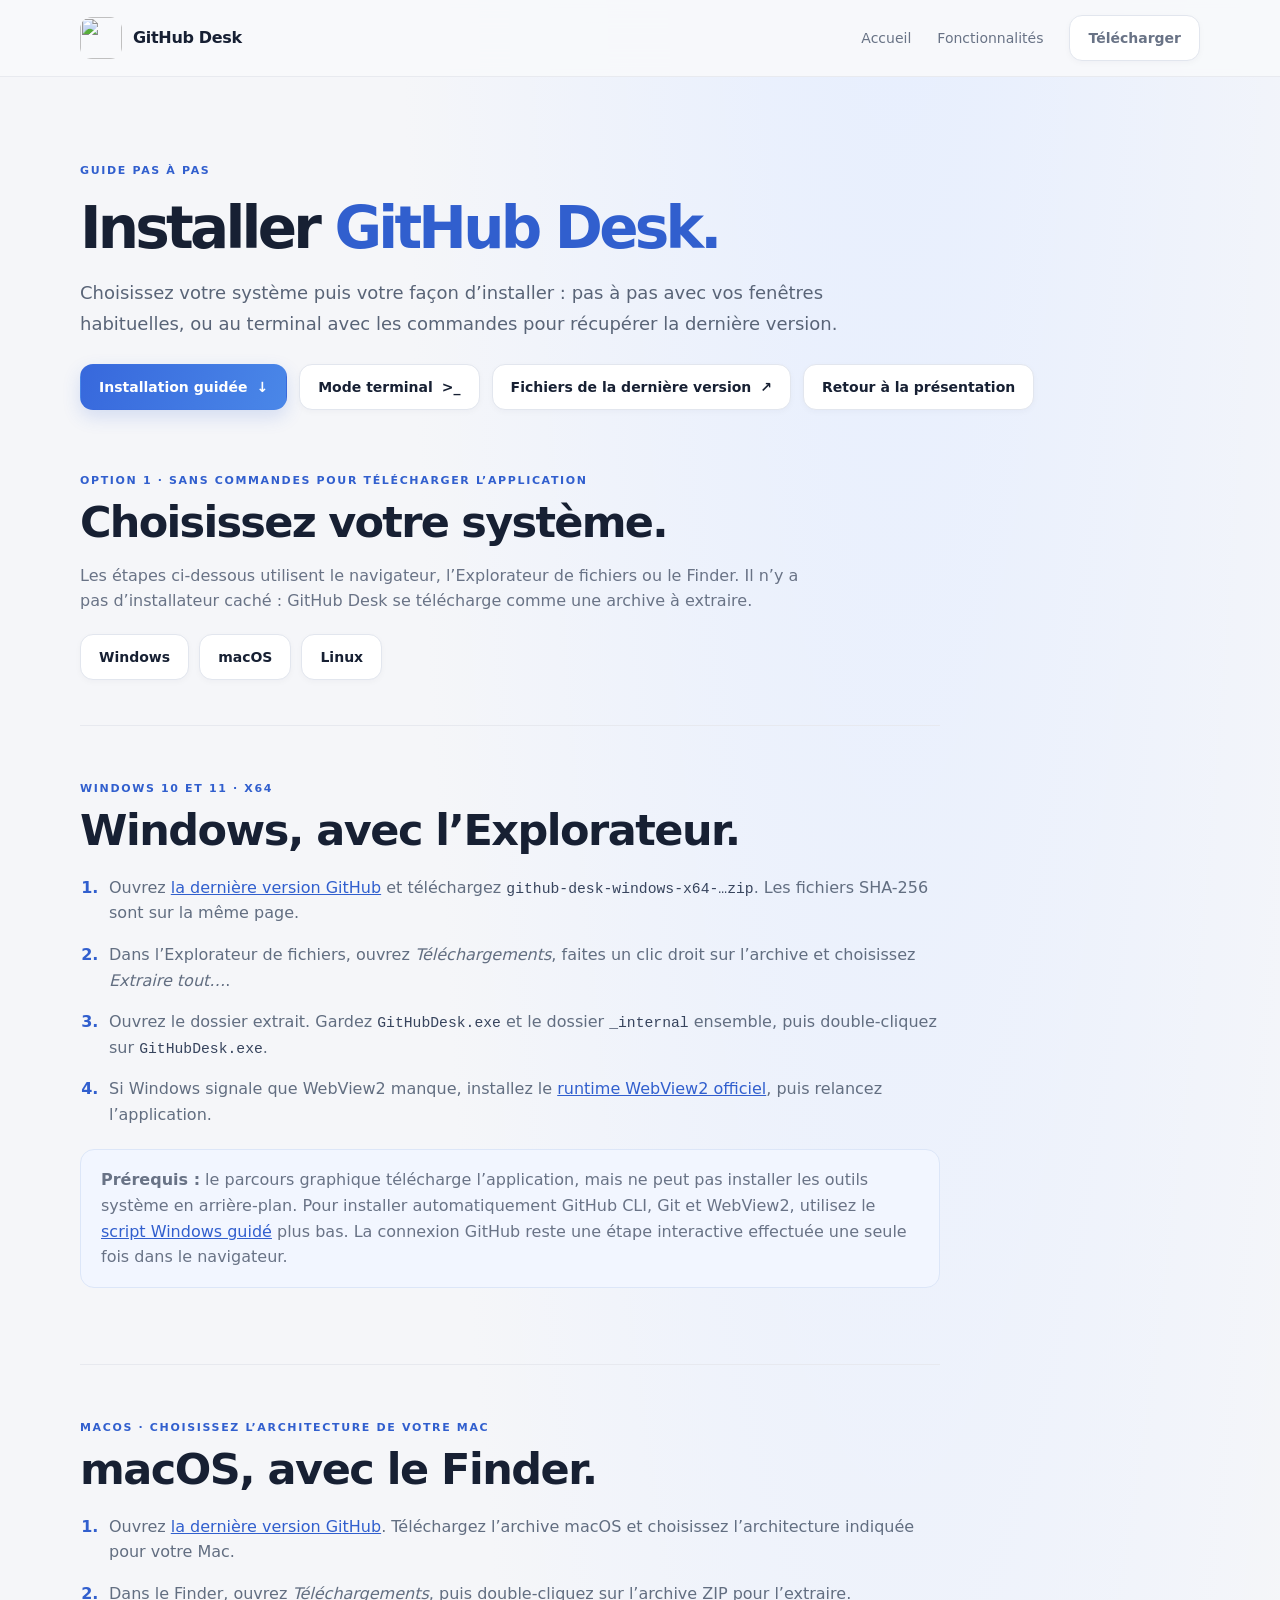
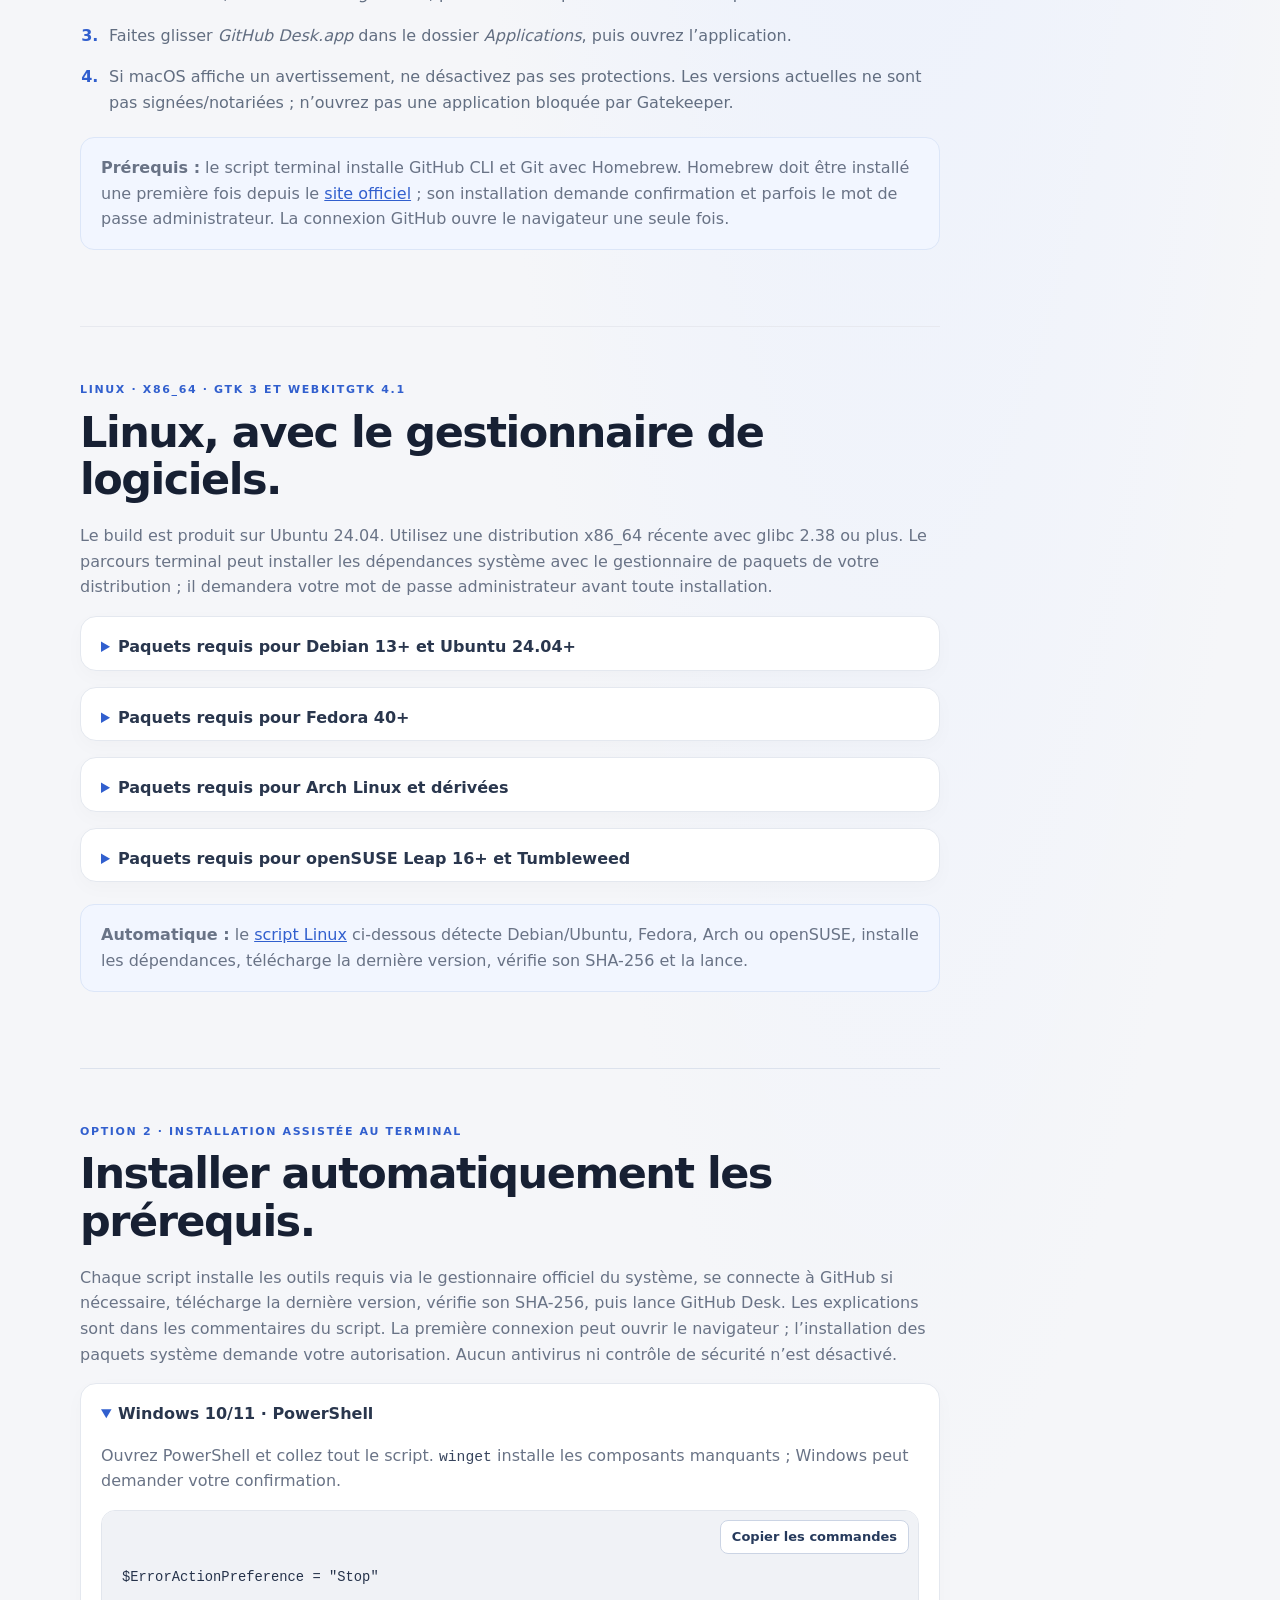
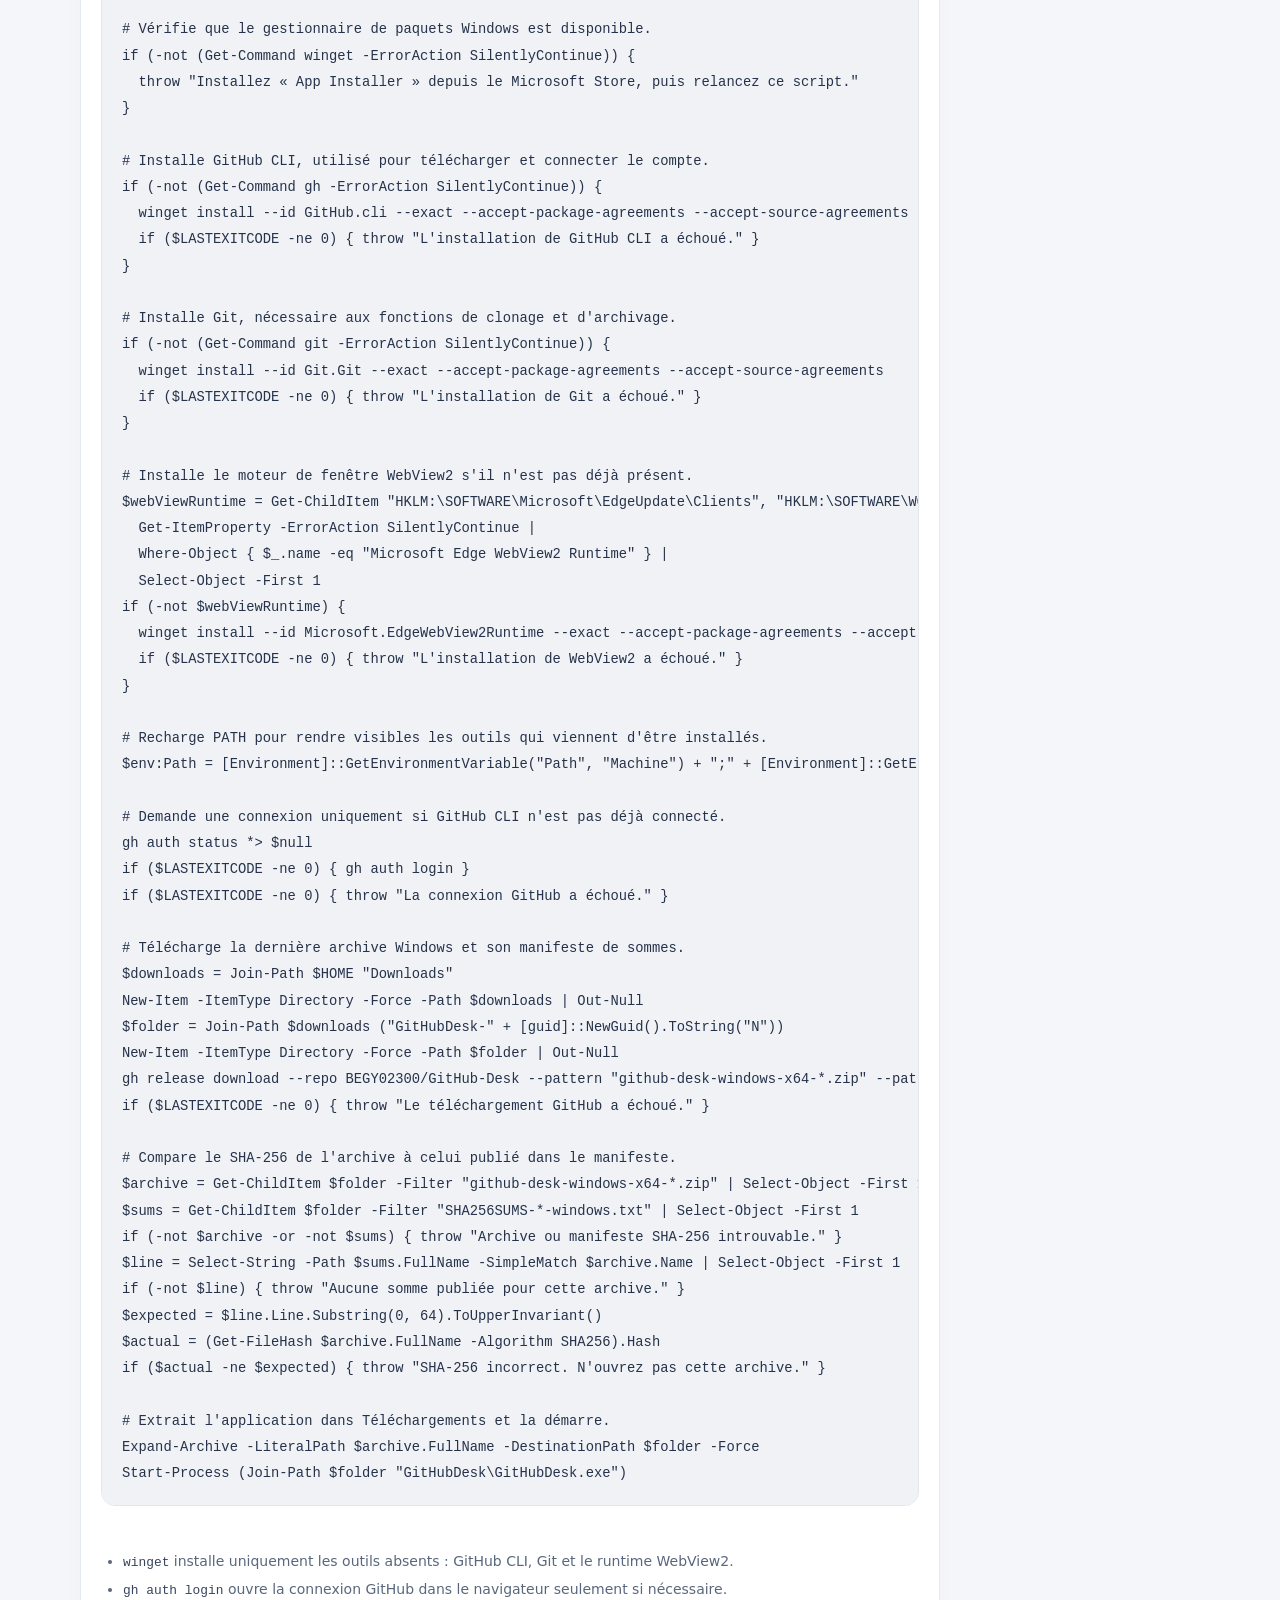
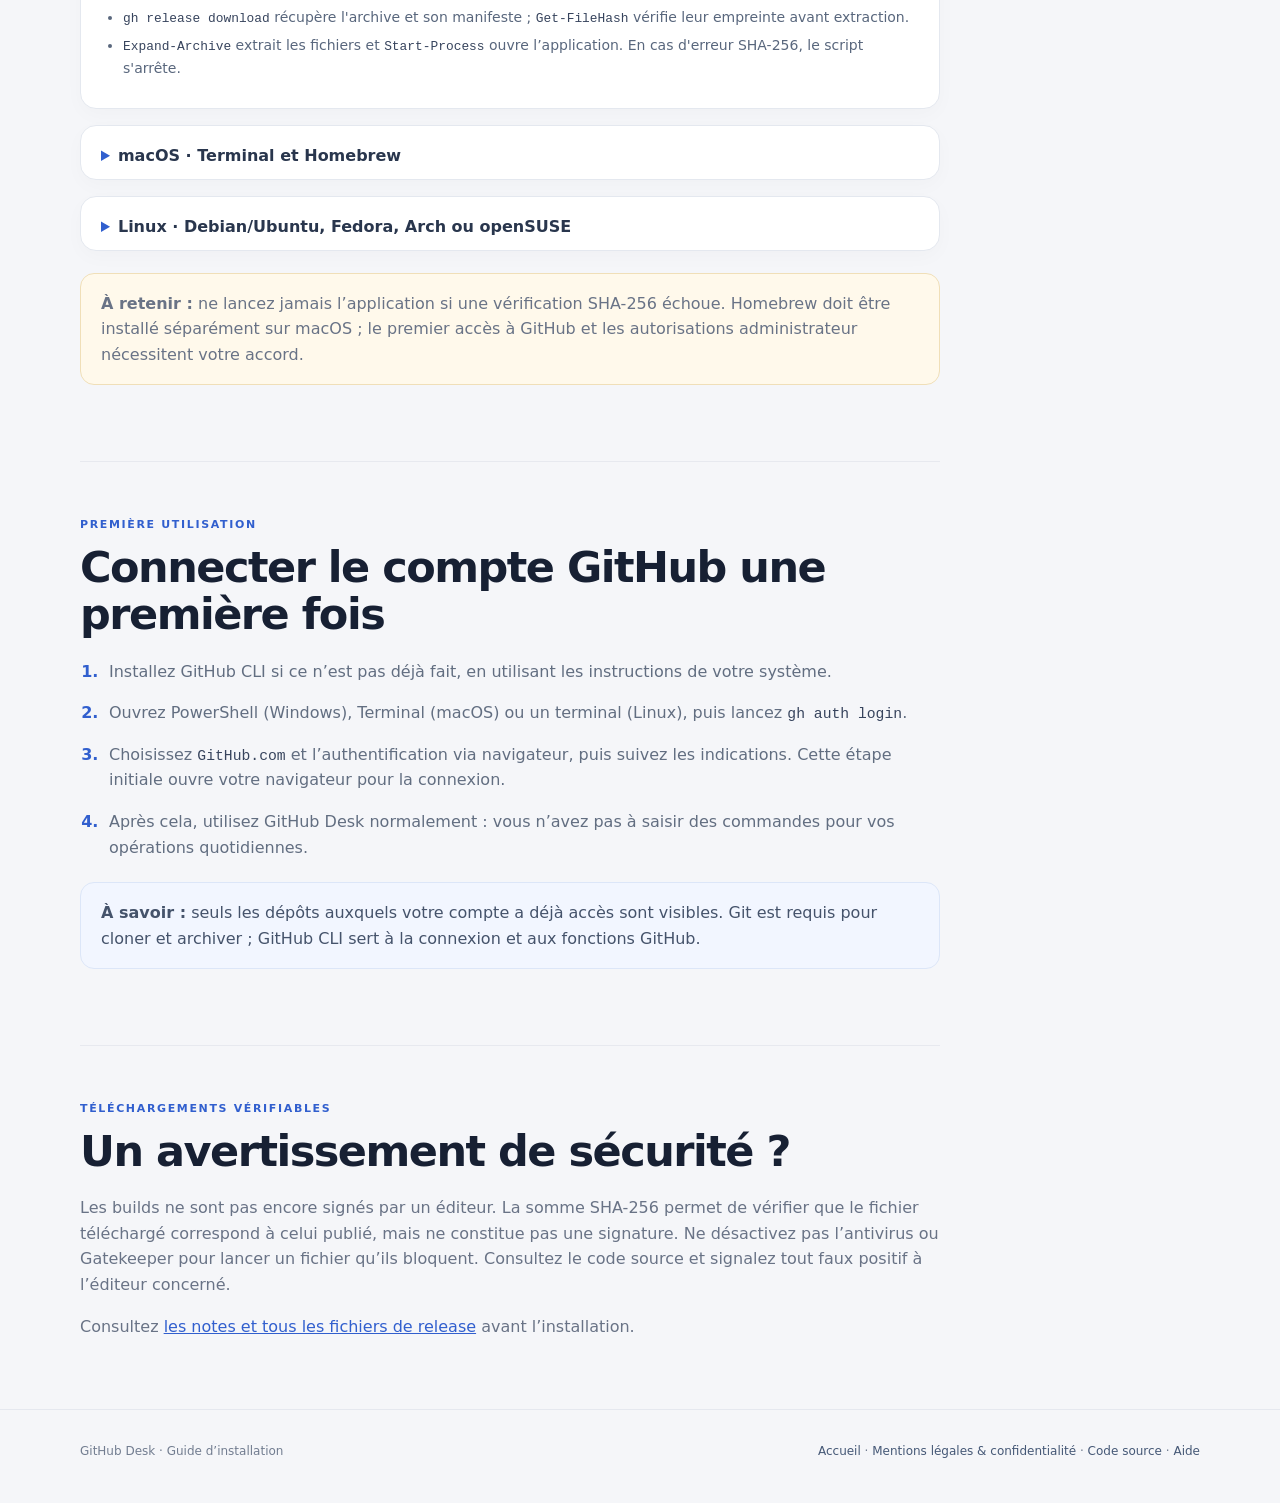
==== commit 5e38e72e: "docs: improve guided installation and command copying Update Google verification token and automate " ====
--- a/docs/installation.html
+++ b/docs/installation.html
@@ -8,11 +8,12 @@
   <meta property="og:title" content="Installer GitHub Desk — guide graphique ou terminal">
   <meta property="og:description" content="Téléchargez et installez GitHub Desk sur Windows, macOS ou Linux avec un guide visuel ou les commandes terminal.">
   <meta property="og:type" content="article">
-  <meta property="og:url" content="https://begy02300.github.io/Gestion-GitHub-graphique/installation.html">
-  <link rel="canonical" href="https://begy02300.github.io/Gestion-GitHub-graphique/installation.html">
+  <meta property="og:url" content="https://begy02300.github.io/GitHub-Desk/installation.html">
+  <link rel="canonical" href="https://begy02300.github.io/GitHub-Desk/installation.html">
   <title>Installation — GitHub Desk</title>
   <link rel="icon" href="assets/github-desk.svg" type="image/svg+xml">
   <link rel="stylesheet" href="style.css">
+  <script src="installation.js" defer></script>
 </head>
 <body>
   <header class="header">
@@ -24,7 +25,7 @@
       <div class="nav-links">
         <a href="./">Accueil</a>
         <a href="./#fonctionnalites">Fonctionnalités</a>
-        <a class="button" href="https://github.com/BEGY02300/Gestion-GitHub-graphique/releases/latest">Télécharger</a>
+        <a class="button" href="https://github.com/BEGY02300/GitHub-Desk/releases/latest">Télécharger</a>
       </div>
     </nav>
   </header>
@@ -57,139 +58,263 @@
       <div class="eyebrow">Windows 10 et 11 · x64</div>
       <h2>Windows, avec l’Explorateur.</h2>
       <ol class="steps">
-        <li>Ouvrez <a href="https://github.com/BEGY02300/Gestion-GitHub-graphique/releases/latest">la dernière version GitHub</a> et téléchargez <code>github-desk-windows-x64-…zip</code>. Les fichiers SHA-256 sont sur la même page.</li>
+        <li>Ouvrez <a href="https://github.com/BEGY02300/GitHub-Desk/releases/latest">la dernière version GitHub</a> et téléchargez <code>github-desk-windows-x64-…zip</code>. Les fichiers SHA-256 sont sur la même page.</li>
         <li>Dans l’Explorateur de fichiers, ouvrez <em>Téléchargements</em>, faites un clic droit sur l’archive et choisissez <em>Extraire tout…</em>.</li>
         <li>Ouvrez le dossier extrait. Gardez <code>GitHubDesk.exe</code> et le dossier <code>_internal</code> ensemble, puis double-cliquez sur <code>GitHubDesk.exe</code>.</li>
         <li>Si Windows signale que WebView2 manque, installez le <a href="https://developer.microsoft.com/microsoft-edge/webview2/">runtime WebView2 officiel</a>, puis relancez l’application.</li>
       </ol>
-      <p class="callout"><strong>Prérequis de connexion :</strong> GitHub Desk utilise l’outil officiel GitHub CLI (<code>gh</code>) pour se connecter. Si nécessaire, installez-le depuis sa <a href="https://cli.github.com/">page officielle</a>. La première connexion du compte reste à effectuer avec <code>gh auth login</code> dans PowerShell ; vous n’aurez pas à utiliser le terminal pour vos actions quotidiennes dans l’application. Git est facultatif, mais requis pour cloner et archiver des dépôts.</p>
+      <p class="callout"><strong>Prérequis :</strong> le parcours graphique télécharge l’application, mais ne peut pas installer les outils système en arrière-plan. Pour installer automatiquement GitHub CLI, Git et WebView2, utilisez le <a href="#windows-auto">script Windows guidé</a> plus bas. La connexion GitHub reste une étape interactive effectuée une seule fois dans le navigateur.</p>
     </section>
 
     <section class="section install-section visual-install" id="macos">
       <div class="eyebrow">macOS · choisissez l’architecture de votre Mac</div>
       <h2>macOS, avec le Finder.</h2>
       <ol class="steps">
-        <li>Ouvrez <a href="https://github.com/BEGY02300/Gestion-GitHub-graphique/releases/latest">la dernière version GitHub</a>. Téléchargez l’archive macOS et choisissez l’architecture indiquée pour votre Mac.</li>
+        <li>Ouvrez <a href="https://github.com/BEGY02300/GitHub-Desk/releases/latest">la dernière version GitHub</a>. Téléchargez l’archive macOS et choisissez l’architecture indiquée pour votre Mac.</li>
         <li>Dans le Finder, ouvrez <em>Téléchargements</em>, puis double-cliquez sur l’archive ZIP pour l’extraire.</li>
         <li>Faites glisser <em>GitHub Desk.app</em> dans le dossier <em>Applications</em>, puis ouvrez l’application.</li>
         <li>Si macOS affiche un avertissement, ne désactivez pas ses protections. Les versions actuelles ne sont pas signées/notariées ; n’ouvrez pas une application bloquée par Gatekeeper.</li>
       </ol>
-      <p class="callout"><strong>Prérequis de connexion :</strong> GitHub CLI doit être installé avant la connexion du compte. Consultez la <a href="https://cli.github.com/">page officielle de GitHub CLI</a> pour choisir la méthode adaptée à votre Mac. La première authentification nécessite <code>gh auth login</code> dans Terminal. Git est facultatif, mais nécessaire pour cloner ou archiver des dépôts.</p>
+      <p class="callout"><strong>Prérequis :</strong> le script terminal installe GitHub CLI et Git avec Homebrew. Homebrew doit être installé une première fois depuis le <a href="https://brew.sh/">site officiel</a> ; son installation demande confirmation et parfois le mot de passe administrateur. La connexion GitHub ouvre le navigateur une seule fois.</p>
     </section>
 
     <section class="section install-section visual-install" id="linux">
       <div class="eyebrow">Linux · x86_64 · GTK 3 et WebKitGTK 4.1</div>
       <h2>Linux, avec le gestionnaire de logiciels.</h2>
-      <p class="muted">Le build est produit sur Ubuntu 24.04. Utilisez une distribution x86_64 récente avec glibc 2.38 ou plus. Installez les bibliothèques nécessaires dans le gestionnaire de logiciels de votre distribution, puis téléchargez et extrayez l’archive avec votre navigateur et le gestionnaire de fichiers.</p>
+      <p class="muted">Le build est produit sur Ubuntu 24.04. Utilisez une distribution x86_64 récente avec glibc 2.38 ou plus. Le parcours terminal peut installer les dépendances système avec le gestionnaire de paquets de votre distribution ; il demandera votre mot de passe administrateur avant toute installation.</p>
 
       <details class="distro">
         <summary>Paquets requis pour Debian 13+ et Ubuntu 24.04+</summary>
         <p>Dans un terminal :</p>
         <pre><code>sudo apt update
-sudo apt install gh git libgtk-3-0 libwebkit2gtk-4.1-0 python3-gi gir1.2-gtk-3.0 gir1.2-webkit2-4.1</code></pre>
+sudo apt install -y gh git libgtk-3-0 libwebkit2gtk-4.1-0 python3-gi gir1.2-gtk-3.0 gir1.2-webkit2-4.1</code></pre>
+        <p><code>apt update</code> actualise la liste des paquets disponibles. <code>apt install</code> installe GitHub CLI, Git et les bibliothèques GTK/WebKit nécessaires à la fenêtre de l’application ; <code>-y</code> confirme les questions du gestionnaire après votre autorisation avec <code>sudo</code>.</p>
       </details>
 
       <details class="distro">
         <summary>Paquets requis pour Fedora 40+</summary>
         <p>Dans un terminal :</p>
-        <pre><code>sudo dnf install gh git gtk3 webkit2gtk4.1 python3-gobject</code></pre>
+        <pre><code>sudo dnf install -y gh git gtk3 webkit2gtk4.1 python3-gobject</code></pre>
+        <p><code>dnf install</code> installe GitHub CLI, Git et les bibliothèques GTK/WebKit requises. <code>-y</code> confirme les questions du gestionnaire après votre autorisation avec <code>sudo</code>.</p>
       </details>
 
       <details class="distro">
         <summary>Paquets requis pour Arch Linux et dérivées</summary>
         <p>Dans un terminal :</p>
-        <pre><code>sudo pacman -Syu github-cli git gtk3 webkit2gtk-4.1 python-gobject</code></pre>
+        <pre><code>sudo pacman -S --needed github-cli git gtk3 webkit2gtk-4.1 python-gobject</code></pre>
+        <p><code>pacman -S</code> installe GitHub CLI, Git et les bibliothèques GTK/WebKit requises. <code>--needed</code> évite de réinstaller les paquets déjà présents ; <code>sudo</code> demande l’autorisation administrateur.</p>
       </details>
 
       <details class="distro">
         <summary>Paquets requis pour openSUSE Leap 16+ et Tumbleweed</summary>
         <p>Dans un terminal :</p>
         <pre><code>sudo zypper refresh
-sudo zypper install gh git gtk3 libwebkit2gtk-4_1-0 python3-gobject</code></pre>
-      </details>
-
-      <ol class="steps">
-        <li>Téléchargez <code>github-desk-linux-x64-…tar.gz</code> depuis <a href="https://github.com/BEGY02300/Gestion-GitHub-graphique/releases/latest">la dernière version</a>.</li>
-        <li>Dans le gestionnaire de fichiers, faites un clic droit sur l’archive et choisissez <em>Extraire ici</em>.</li>
-        <li>Ouvrez le dossier <em>GitHubDesk</em> et lancez <em>GitHubDesk</em>. Si votre environnement demande une confirmation, autorisez l’exécution du fichier téléchargé après avoir vérifié sa provenance.</li>
-      </ol>
-      <p class="callout"><strong>Prérequis de connexion :</strong> GitHub CLI (<code>gh</code>) doit être installé. La première authentification du compte nécessite <code>gh auth login</code> dans un terminal. Git est facultatif, mais nécessaire pour cloner et archiver des dépôts.</p>
+sudo zypper install --non-interactive gh git gtk3 libwebkit2gtk-4_1-0 python3-gobject</code></pre>
+        <p><code>zypper refresh</code> actualise la liste des paquets ; <code>zypper install</code> installe GitHub CLI, Git et GTK/WebKit. Votre mot de passe administrateur reste requis pour <code>sudo</code>.</p>
+      </details>
+
+      <p class="callout"><strong>Automatique :</strong> le <a href="#linux-auto">script Linux</a> ci-dessous détecte Debian/Ubuntu, Fedora, Arch ou openSUSE, installe les dépendances, télécharge la dernière version, vérifie son SHA-256 et la lance.</p>
     </section>
 
     <section class="section install-section terminal-install" id="terminal">
-      <div class="eyebrow">Option 2 · tout faire au terminal</div>
-      <h2>Récupérer la dernière version automatiquement.</h2>
-      <p>Les commandes utilisent GitHub CLI et vérifient la somme SHA-256 avant d’extraire ou de lancer l’application. Elles ne désactivent aucune protection du système. Choisissez votre système :</p>
-
-      <details class="distro terminal-platform">
+      <div class="eyebrow">Option 2 · installation assistée au terminal</div>
+      <h2>Installer automatiquement les prérequis.</h2>
+      <p>Chaque script installe les outils requis via le gestionnaire officiel du système, se connecte à GitHub si nécessaire, télécharge la dernière version, vérifie son SHA-256, puis lance GitHub Desk. Les explications sont dans les commentaires du script. La première connexion peut ouvrir le navigateur ; l’installation des paquets système demande votre autorisation. Aucun antivirus ni contrôle de sécurité n’est désactivé.</p>
+
+      <details class="distro terminal-platform" id="windows-auto" open>
         <summary>Windows 10/11 · PowerShell</summary>
-        <p>Ouvrez PowerShell. Installez GitHub CLI si besoin, puis connectez votre compte :</p>
-        <pre><code>winget install --id GitHub.cli --exact
-gh auth login</code></pre>
-        <p>Téléchargez le dernier build, vérifiez son SHA-256, extrayez-le et lancez-le :</p>
-        <pre><code>
-$folder = Join-Path $HOME ("Downloads\GitHubDesk-" + [guid]::NewGuid().ToString("N"))
+        <p>Ouvrez PowerShell et collez tout le script. <code>winget</code> installe les composants manquants ; Windows peut demander votre confirmation.</p>
+        <pre><code>$ErrorActionPreference = "Stop"
+
+# Vérifie que le gestionnaire de paquets Windows est disponible.
+if (-not (Get-Command winget -ErrorAction SilentlyContinue)) {
+  throw "Installez « App Installer » depuis le Microsoft Store, puis relancez ce script."
+}
+
+# Installe GitHub CLI, utilisé pour télécharger et connecter le compte.
+if (-not (Get-Command gh -ErrorAction SilentlyContinue)) {
+  winget install --id GitHub.cli --exact --accept-package-agreements --accept-source-agreements
+  if ($LASTEXITCODE -ne 0) { throw "L'installation de GitHub CLI a échoué." }
+}
+
+# Installe Git, nécessaire aux fonctions de clonage et d'archivage.
+if (-not (Get-Command git -ErrorAction SilentlyContinue)) {
+  winget install --id Git.Git --exact --accept-package-agreements --accept-source-agreements
+  if ($LASTEXITCODE -ne 0) { throw "L'installation de Git a échoué." }
+}
+
+# Installe le moteur de fenêtre WebView2 s'il n'est pas déjà présent.
+$webViewRuntime = Get-ChildItem "HKLM:\SOFTWARE\Microsoft\EdgeUpdate\Clients", "HKLM:\SOFTWARE\WOW6432Node\Microsoft\EdgeUpdate\Clients" -ErrorAction SilentlyContinue |
+  Get-ItemProperty -ErrorAction SilentlyContinue |
+  Where-Object { $_.name -eq "Microsoft Edge WebView2 Runtime" } |
+  Select-Object -First 1
+if (-not $webViewRuntime) {
+  winget install --id Microsoft.EdgeWebView2Runtime --exact --accept-package-agreements --accept-source-agreements
+  if ($LASTEXITCODE -ne 0) { throw "L'installation de WebView2 a échoué." }
+}
+
+# Recharge PATH pour rendre visibles les outils qui viennent d'être installés.
+$env:Path = [Environment]::GetEnvironmentVariable("Path", "Machine") + ";" + [Environment]::GetEnvironmentVariable("Path", "User")
+
+# Demande une connexion uniquement si GitHub CLI n'est pas déjà connecté.
+gh auth status *> $null
+if ($LASTEXITCODE -ne 0) { gh auth login }
+if ($LASTEXITCODE -ne 0) { throw "La connexion GitHub a échoué." }
+
+# Télécharge la dernière archive Windows et son manifeste de sommes.
+$downloads = Join-Path $HOME "Downloads"
+New-Item -ItemType Directory -Force -Path $downloads | Out-Null
+$folder = Join-Path $downloads ("GitHubDesk-" + [guid]::NewGuid().ToString("N"))
 New-Item -ItemType Directory -Force -Path $folder | Out-Null
-gh release download --repo BEGY02300/Gestion-GitHub-graphique --pattern "github-desk-windows-x64-*.zip" --pattern "SHA256SUMS-*-windows.txt" --dir $folder
-if ($LASTEXITCODE -ne 0) { throw "Échec du téléchargement GitHub." }
+gh release download --repo BEGY02300/GitHub-Desk --pattern "github-desk-windows-x64-*.zip" --pattern "SHA256SUMS-*-windows.txt" --dir $folder
+if ($LASTEXITCODE -ne 0) { throw "Le téléchargement GitHub a échoué." }
+
+# Compare le SHA-256 de l'archive à celui publié dans le manifeste.
 $archive = Get-ChildItem $folder -Filter "github-desk-windows-x64-*.zip" | Select-Object -First 1
 $sums = Get-ChildItem $folder -Filter "SHA256SUMS-*-windows.txt" | Select-Object -First 1
-if (-not $archive -or -not $sums) { throw "Archive ou somme SHA-256 introuvable." }
+if (-not $archive -or -not $sums) { throw "Archive ou manifeste SHA-256 introuvable." }
 $line = Select-String -Path $sums.FullName -SimpleMatch $archive.Name | Select-Object -First 1
 if (-not $line) { throw "Aucune somme publiée pour cette archive." }
 $expected = $line.Line.Substring(0, 64).ToUpperInvariant()
 $actual = (Get-FileHash $archive.FullName -Algorithm SHA256).Hash
-if ($actual -ne $expected) { throw "La vérification SHA-256 a échoué. N'ouvrez pas ce fichier." }
+if ($actual -ne $expected) { throw "SHA-256 incorrect. N'ouvrez pas cette archive." }
+
+# Extrait l'application dans Téléchargements et la démarre.
 Expand-Archive -LiteralPath $archive.FullName -DestinationPath $folder -Force
 Start-Process (Join-Path $folder "GitHubDesk\GitHubDesk.exe")</code></pre>
-        <p>Installez Git séparément avec <code>winget install --id Git.Git --exact</code> si vous voulez cloner ou archiver des dépôts.</p>
-      </details>
-
-      <details class="distro terminal-platform">
+        <ul class="command-explanation">
+          <li><code>winget</code> installe uniquement les outils absents : GitHub CLI, Git et le runtime WebView2.</li>
+          <li><code>gh auth login</code> ouvre la connexion GitHub dans le navigateur seulement si nécessaire.</li>
+          <li><code>gh release download</code> récupère l'archive et son manifeste ; <code>Get-FileHash</code> vérifie leur empreinte avant extraction.</li>
+          <li><code>Expand-Archive</code> extrait les fichiers et <code>Start-Process</code> ouvre l’application. En cas d'erreur SHA-256, le script s'arrête.</li>
+        </ul>
+      </details>
+
+      <details class="distro terminal-platform" id="macos-auto">
         <summary>macOS · Terminal et Homebrew</summary>
-        <p>Installez <a href="https://brew.sh/">Homebrew</a> si nécessaire, puis GitHub CLI et connectez votre compte :</p>
-        <pre><code>brew install gh
-gh auth login</code></pre>
-        <p>Sur Apple Silicon, téléchargez, vérifiez et ouvrez l’application :</p>
-        <pre><code>mkdir -p "$HOME/Downloads"
+        <p>Installez d’abord Homebrew depuis son <a href="https://brew.sh/">site officiel</a> si votre Mac ne l’a pas. Cette étape demande une confirmation de votre part. Ensuite, collez tout le script dans Terminal :</p>
+        <pre><code>#!/bin/bash
+set -eu
+
+# Homebrew fournit les outils système sans télécharger d'installateur tiers.
+if ! command -v brew >/dev/null 2>&amp;1; then
+  echo "Homebrew est requis. Installez-le depuis https://brew.sh/, puis relancez ce script."
+  exit 1
+fi
+
+# Installe GitHub CLI et Git uniquement s'ils sont absents.
+brew list --versions gh >/dev/null 2>&amp;1 || brew install gh
+brew list --versions git >/dev/null 2>&amp;1 || brew install git
+
+# Connecte le compte uniquement si aucune session GitHub n'est active.
+gh auth status >/dev/null 2>&amp;1 || gh auth login
+
+# Choisit l'archive correspondant au processeur du Mac.
 case "$(uname -m)" in
   arm64|aarch64) arch="arm64" ;;
   x86_64) arch="x86_64" ;;
   *) echo "Architecture Mac non prise en charge."; exit 1 ;;
 esac
+
+# Crée un dossier temporaire dédié au téléchargement.
+mkdir -p "$HOME/Downloads"
 folder="$(mktemp -d "$HOME/Downloads/GitHubDesk.XXXXXX")"
 cd "$folder"
-gh release download --repo BEGY02300/Gestion-GitHub-graphique --pattern "github-desk-macos-${arch}-*.zip" --pattern "SHA256SUMS-*-darwin.txt"
+
+# Télécharge la dernière archive macOS et le manifeste SHA-256.
+gh release download --repo BEGY02300/GitHub-Desk --pattern "github-desk-macos-${arch}-*.zip" --pattern "SHA256SUMS-*-darwin.txt"
 archive="$(find . -maxdepth 1 -name "github-desk-macos-${arch}-*.zip" -print -quit)"
 sums="$(find . -maxdepth 1 -name 'SHA256SUMS-*-darwin.txt' -print -quit)"
-expected="$(grep -F "  ${archive#./}" "$sums" | awk 'NR == 1 {print $1}')"
+test -n "$archive"
+test -n "$sums"
+
+# Vérifie l'archive avant de l'extraire ou de la lancer.
+expected="$(awk -v name="$(basename "$archive")" '$2 == name {print $1; exit}' "$sums")"
 actual="$(shasum -a 256 "$archive" | awk '{print $1}')"
-test -n "$expected" &amp;&amp; test "$actual" = "$expected" || { echo "Échec SHA-256 : ne lancez pas cette archive."; exit 1; }
-unzip -o "$archive"
-open "GitHub Desk.app"</code></pre>
-        <p>Sur un Mac Intel, remplacez <code>arm64</code> par <code>x86_64</code> dans le filtre de téléchargement, si cette architecture est proposée dans la release.</p>
-      </details>
-
-      <details class="distro terminal-platform">
-        <summary>Linux · Ubuntu/Debian, Fedora, Arch et openSUSE</summary>
-        <p>Installez GitHub CLI et les bibliothèques système avec les commandes de votre distribution dans le guide graphique ci-dessus, puis connectez votre compte :</p>
-        <pre><code>gh auth login</code></pre>
-        <p>Ces commandes téléchargent le dernier paquet, comparent son SHA-256 au manifeste publié, puis l’extraient :</p>
-        <pre><code>mkdir -p "$HOME/Downloads"
+if [ -z "$expected" ] || [ "$actual" != "$expected" ]; then
+  echo "Échec SHA-256 : n'ouvrez pas cette archive."
+  exit 1
+fi
+
+# Extrait l'application dans Téléchargements puis l'ouvre.
+unzip -o "$archive" -d "$folder"
+open "$folder/GitHub Desk.app"</code></pre>
+        <ul class="command-explanation">
+          <li><code>brew install</code> ajoute GitHub CLI et Git ; Homebrew demande l’autorisation requise par macOS.</li>
+          <li><code>gh auth login</code> ouvre le navigateur uniquement lors de la première connexion.</li>
+          <li><code>uname -m</code> choisit le paquet Apple Silicon ou Intel ; <code>gh release download</code> télécharge la version correspondante.</li>
+          <li><code>shasum -a 256</code> vérifie l’archive avant <code>unzip</code> et <code>open</code>. Le script n’essaie pas de contourner Gatekeeper.</li>
+        </ul>
+      </details>
+
+      <details class="distro terminal-platform" id="linux-auto">
+        <summary>Linux · Debian/Ubuntu, Fedora, Arch ou openSUSE</summary>
+        <p>Collez le script dans un terminal. Il détecte la distribution, installe les paquets avec son gestionnaire officiel et vous demande le mot de passe administrateur pour <code>sudo</code>.</p>
+        <pre><code>#!/bin/bash
+set -eu
+
+# Détecte l'identifiant de la distribution depuis le fichier système standard.
+. /etc/os-release
+
+# Installe les bibliothèques de fenêtre, GitHub CLI et Git avec le gestionnaire adapté.
+case "$ID $ID_LIKE" in
+  *debian*|*ubuntu*)
+    sudo apt-get update
+    sudo apt-get install -y gh git libgtk-3-0 libwebkit2gtk-4.1-0 python3-gi gir1.2-gtk-3.0 gir1.2-webkit2-4.1
+    ;;
+  *fedora*)
+    sudo dnf install -y gh git gtk3 webkit2gtk4.1 python3-gobject
+    ;;
+  *arch*)
+    sudo pacman -S --needed github-cli git gtk3 webkit2gtk-4.1 python-gobject
+    ;;
+  *suse*)
+    sudo zypper --non-interactive refresh
+    sudo zypper --non-interactive install gh git gtk3 libwebkit2gtk-4_1-0 python3-gobject
+    ;;
+  *)
+    echo "Distribution non prise en charge automatiquement : $ID"
+    echo "Consultez les prérequis Linux du guide avant de continuer."
+    exit 1
+    ;;
+esac
+
+# Ouvre la connexion GitHub uniquement si aucune session n'est active.
+gh auth status >/dev/null 2>&amp;1 || gh auth login
+
+# Crée un dossier temporaire pour les fichiers de la dernière release.
+mkdir -p "$HOME/Downloads"
 folder="$(mktemp -d "$HOME/Downloads/GitHubDesk.XXXXXX")"
 cd "$folder"
-gh release download --repo BEGY02300/Gestion-GitHub-graphique --pattern "github-desk-linux-x64-*.tar.gz" --pattern "SHA256SUMS-*-linux.txt"
+
+# Télécharge l'application Linux et le manifeste de sommes SHA-256.
+gh release download --repo BEGY02300/GitHub-Desk --pattern "github-desk-linux-x64-*.tar.gz" --pattern "SHA256SUMS-*-linux.txt"
 archive="$(find . -maxdepth 1 -name 'github-desk-linux-x64-*.tar.gz' -print -quit)"
 sums="$(find . -maxdepth 1 -name 'SHA256SUMS-*-linux.txt' -print -quit)"
-expected="$(grep -F "  ${archive#./}" "$sums" | awk 'NR == 1 {print $1}')"
+test -n "$archive"
+test -n "$sums"
+
+# Vérifie l'archive avant extraction et arrêt immédiat si elle diffère.
+expected="$(awk -v name="$(basename "$archive")" '$2 == name {print $1; exit}' "$sums")"
 actual="$(sha256sum "$archive" | awk '{print $1}')"
-test -n "$expected" &amp;&amp; test "$actual" = "$expected" || { echo "Échec SHA-256 : ne lancez pas cette archive."; exit 1; }
+if [ -z "$expected" ] || [ "$actual" != "$expected" ]; then
+  echo "Échec SHA-256 : ne lancez pas cette archive."
+  exit 1
+fi
+
+# Extrait le paquet et démarre GitHub Desk.
 tar -xzf "$archive"
 cd GitHubDesk
 ./GitHubDesk</code></pre>
-      </details>
-
-      <p class="callout warning-callout"><strong>Vérification importante :</strong> si une commande signale une erreur de somme, arrêtez-vous et ne lancez pas l’application. Les versions macOS ne sont pas encore signées/notarisées ; la vérification SHA-256 contrôle l’intégrité du fichier, mais ne remplace pas une signature éditeur.</p>
+        <ul class="command-explanation">
+          <li><code>/etc/os-release</code> identifie la distribution ; <code>apt</code>, <code>dnf</code>, <code>pacman</code> ou <code>zypper</code> installe automatiquement les dépendances requises.</li>
+          <li><code>sudo</code> demande le mot de passe administrateur ; <code>-y</code> ou <code>--non-interactive</code> répond aux confirmations du gestionnaire après cette autorisation.</li>
+          <li><code>gh auth login</code> ouvre la connexion GitHub dans le navigateur seulement si nécessaire.</li>
+          <li><code>sha256sum</code> vérifie le téléchargement ; <code>tar</code> extrait ensuite l’application, qui est lancée depuis son dossier.</li>
+        </ul>
+      </details>
+
+      <p class="callout warning-callout"><strong>À retenir :</strong> ne lancez jamais l’application si une vérification SHA-256 échoue. Homebrew doit être installé séparément sur macOS ; le premier accès à GitHub et les autorisations administrateur nécessitent votre accord.</p>
     </section>
 
     <section class="section install-section" id="connexion">
@@ -208,14 +333,14 @@
       <div class="eyebrow">Téléchargements vérifiables</div>
       <h2>Un avertissement de sécurité ?</h2>
       <p>Les builds ne sont pas encore signés par un éditeur. La somme SHA-256 permet de vérifier que le fichier téléchargé correspond à celui publié, mais ne constitue pas une signature. Ne désactivez pas l’antivirus ou Gatekeeper pour lancer un fichier qu’ils bloquent. Consultez le code source et signalez tout faux positif à l’éditeur concerné.</p>
-      <p>Consultez <a href="https://github.com/BEGY02300/Gestion-GitHub-graphique/releases">les notes et tous les fichiers de release</a> avant l’installation.</p>
+      <p>Consultez <a href="https://github.com/BEGY02300/GitHub-Desk/releases">les notes et tous les fichiers de release</a> avant l’installation.</p>
     </section>
   </main>
 
   <footer class="footer">
     <div class="container footer-row">
       <span>GitHub Desk · Guide d’installation</span>
-      <span><a href="./">Accueil</a> · <a href="legal.html">Mentions légales &amp; confidentialité</a> · <a href="https://github.com/BEGY02300/Gestion-GitHub-graphique">Code source</a> · <a href="https://github.com/BEGY02300/Gestion-GitHub-graphique/issues">Aide</a></span>
+      <span><a href="./">Accueil</a> · <a href="legal.html">Mentions légales &amp; confidentialité</a> · <a href="https://github.com/BEGY02300/GitHub-Desk">Code source</a> · <a href="https://github.com/BEGY02300/GitHub-Desk/issues">Aide</a></span>
     </div>
   </footer>
 </body>
--- a/docs/style.css
+++ b/docs/style.css
@@ -185,8 +185,16 @@
 .steps li { min-width: 0; overflow-wrap: anywhere; padding-left: 5px; }
 .steps li::marker { color: var(--blue); font-weight: 750; }
 .install-section code { overflow-wrap: anywhere; color: #37445d; font: .92em Consolas, "SFMono-Regular", monospace; }
-.install-section pre { max-width: 100%; overflow-x: auto; margin: 11px 0 16px; padding: 17px 19px; border: 1px solid #e2e6ed; border-radius: 14px; background: #f0f2f6; color: #25324a; font: 13px/1.7 Consolas, "SFMono-Regular", monospace; }
+.install-section pre { max-width: 100%; overflow-x: auto; margin: 11px 0 16px; padding: 18px 20px; border: 1px solid #e2e6ed; border-radius: 14px; background: #f0f2f6; color: #25324a; font: 15px/1.75 Consolas, "SFMono-Regular", monospace; }
 .install-section pre code { color: inherit; }
+.command-block { position: relative; margin: 14px 0 18px; }
+.command-block pre { margin: 0; padding-top: 54px; }
+.copy-command { position: absolute; z-index: 1; top: 10px; right: 10px; min-height: 34px; padding: 6px 11px; border: 1px solid #cbd4e4; border-radius: 8px; background: #fff; color: #263a5c; font: 650 13px/1.3 system-ui, sans-serif; cursor: pointer; }
+.copy-command:hover { border-color: #8ca7e8; background: #f8faff; }
+.copy-command:focus-visible { outline: 3px solid #88a6f4; outline-offset: 2px; }
+.copy-status { min-height: 1.5em; margin: 6px 2px 0; color: #52627a; font-size: 13px; }
+.command-explanation { margin: 10px 0 18px; padding-left: 22px; color: #59677d; font-size: 14px; line-height: 1.65; }
+.command-explanation li + li { margin-top: 5px; }
 .distro { margin: 16px 0; padding: 17px 20px 10px; border: 1px solid #e4e8ef; border-radius: 16px; background: #fff; box-shadow: 0 6px 20px #17203306; }
 .distro summary { color: #29364d; font-weight: 680; cursor: pointer; }
 .distro summary:focus-visible { outline: 2px solid var(--blue); outline-offset: 4px; }
@@ -238,7 +246,9 @@
   .installation-choice { padding-top: 65px; padding-bottom: 65px; }
   .install-choice-card { min-height: 0; padding: 23px; }
   .install-mode-intro { padding-bottom: 25px; }
-  .install-section pre { font-size: 11px; }
+  .install-section pre { font-size: 14px; line-height: 1.7; padding-right: 14px; padding-left: 14px; }
+  .copy-command { font-size: 12px; }
+  .command-explanation { font-size: 14px; }
 }
 @media (prefers-reduced-motion: reduce) {
   *, *::before, *::after { scroll-behavior: auto !important; transition-duration: .01ms !important; }
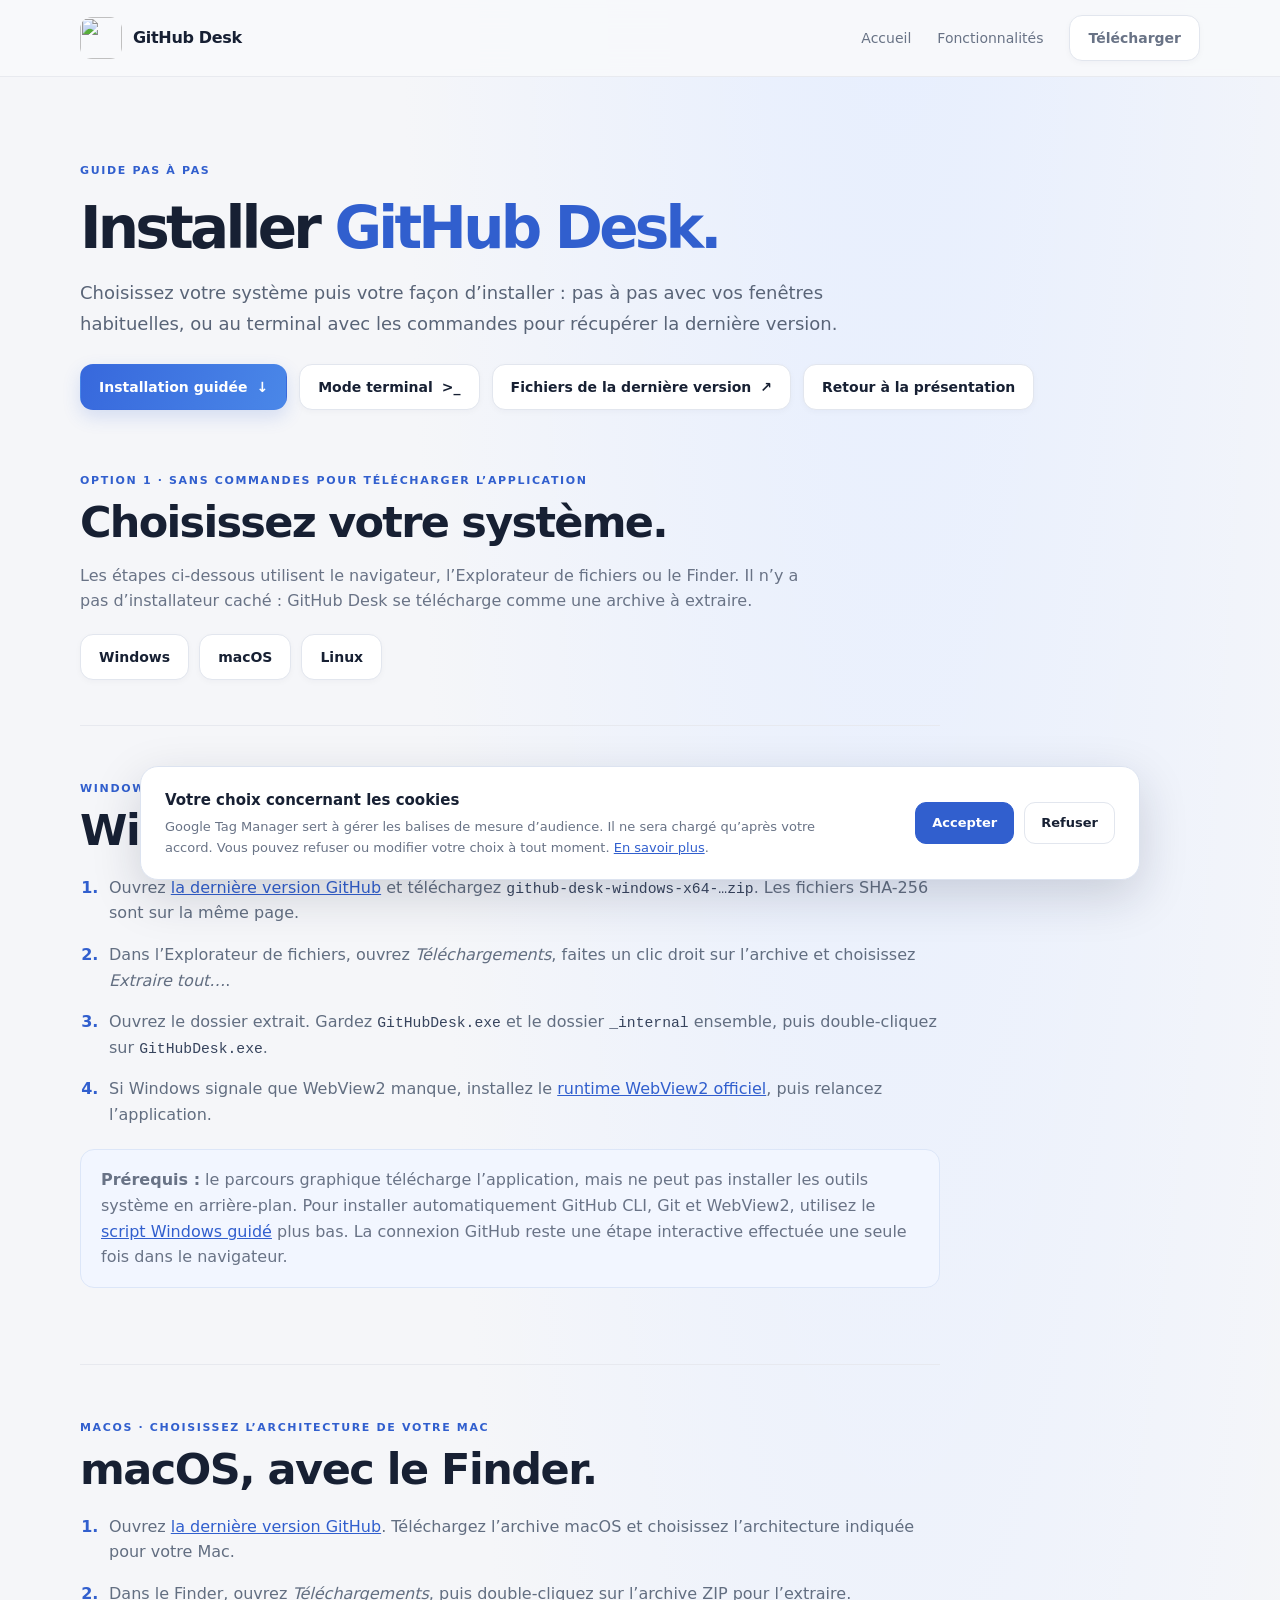
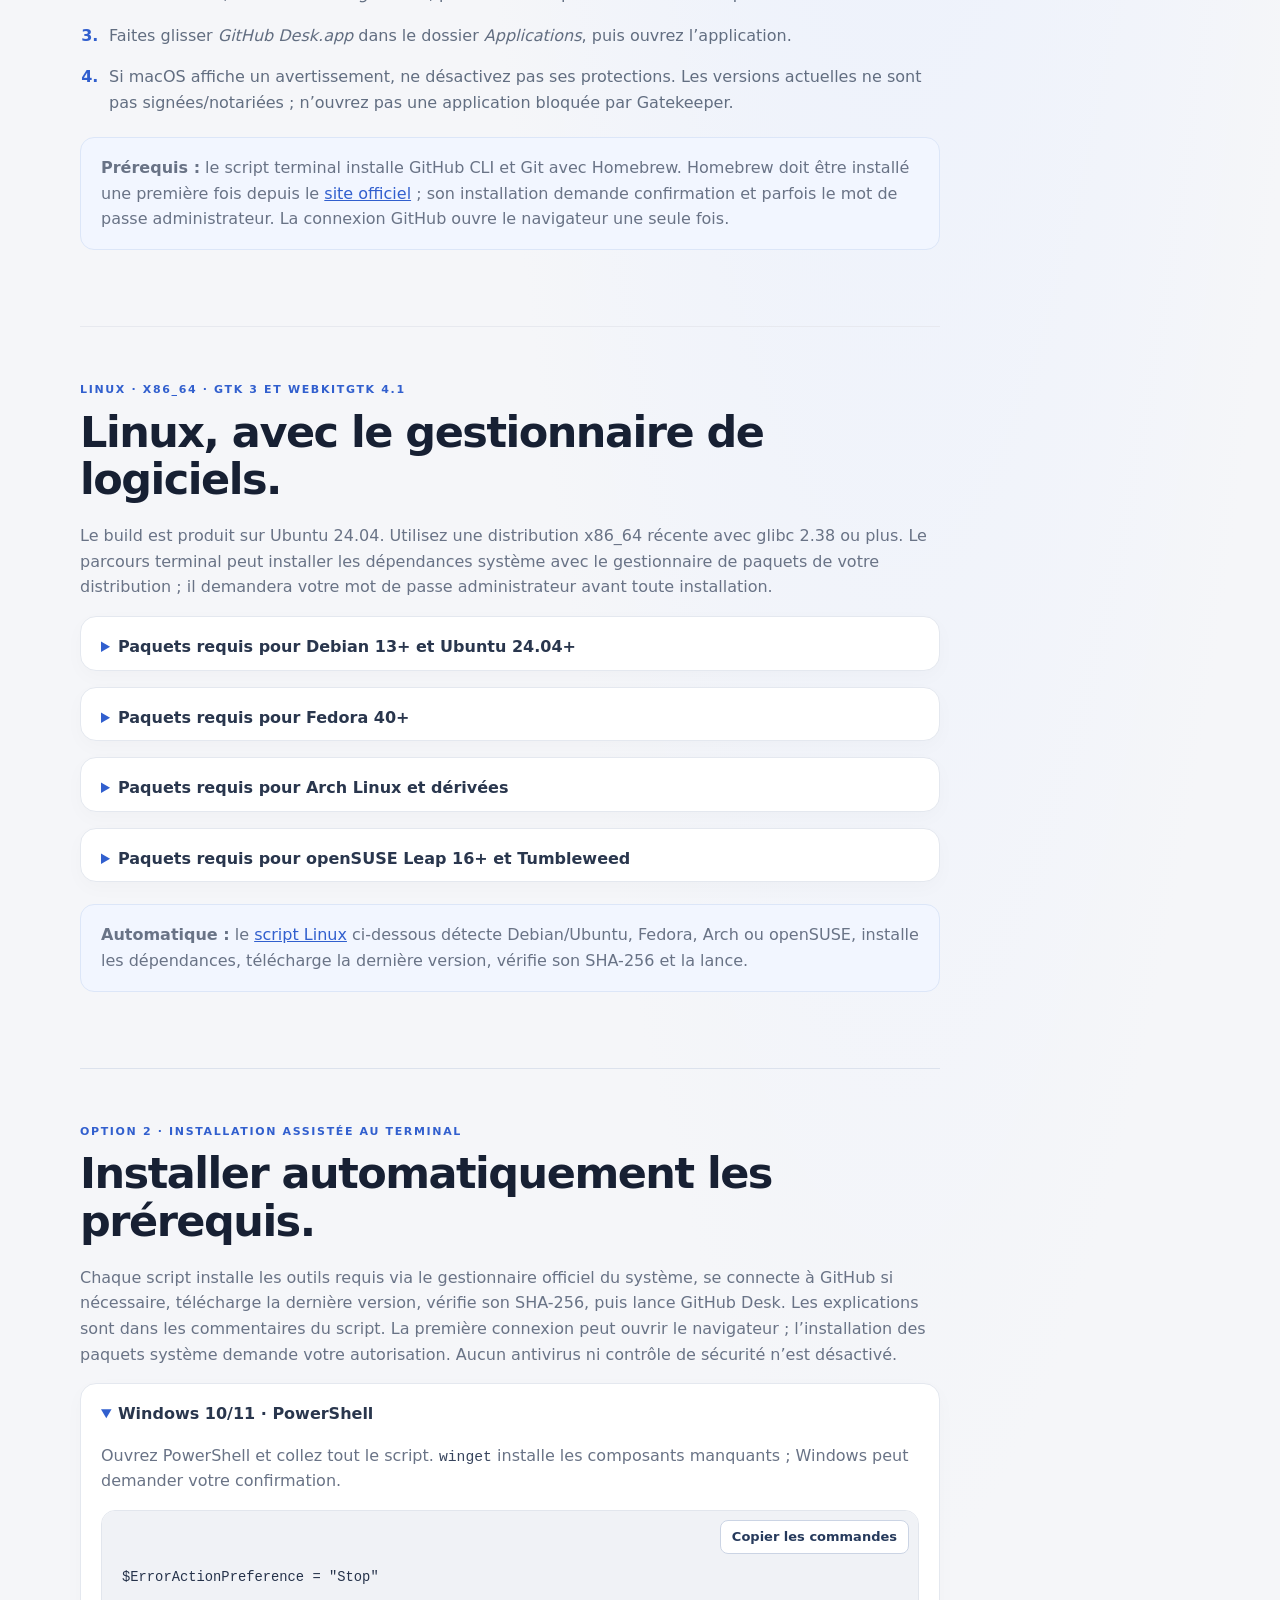
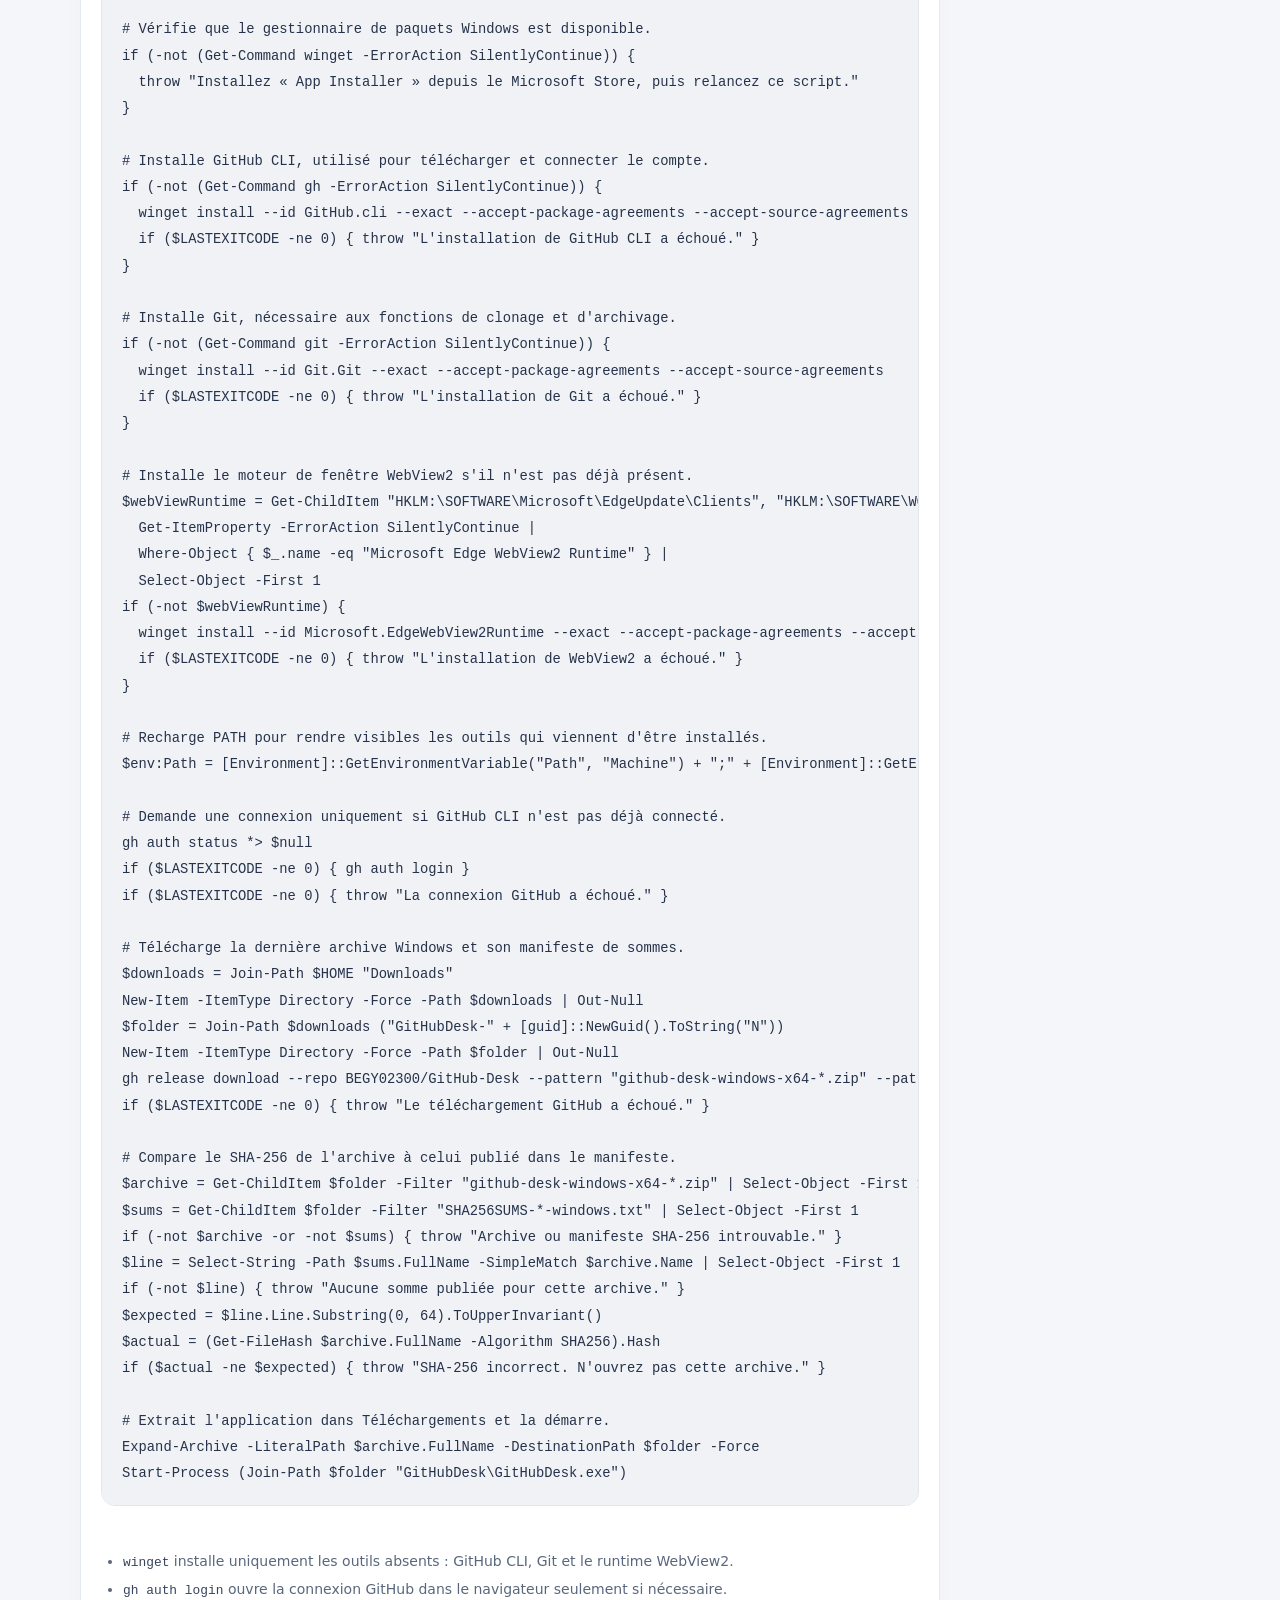
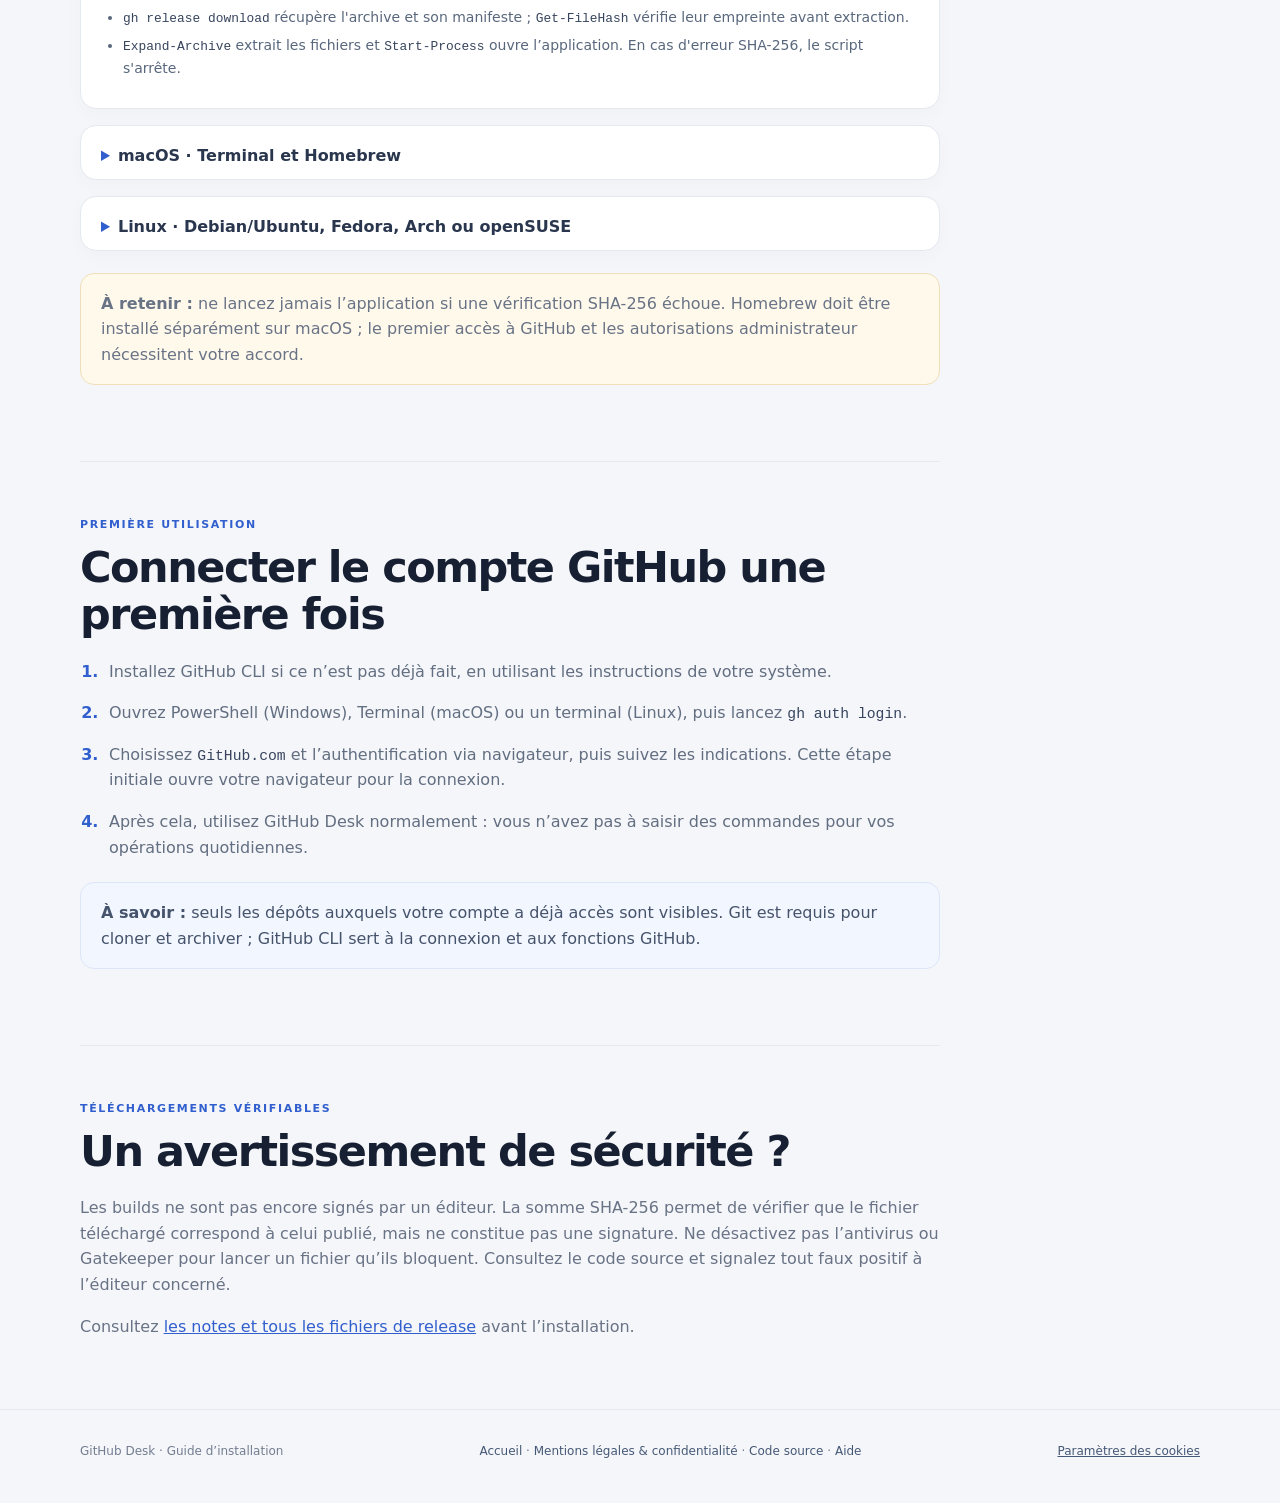
==== commit b426105e: "Ajout des fichiers MCP et mise à jour de l'API VII" ====
--- a/docs/installation.html
+++ b/docs/installation.html
@@ -4,16 +4,45 @@
   <meta charset="utf-8">
   <meta name="viewport" content="width=device-width, initial-scale=1">
   <meta name="theme-color" content="#f5f6f9">
-  <meta name="description" content="Guide d'installation de GitHub Desk pour Windows, macOS, Debian, Ubuntu, Fedora, Arch Linux et openSUSE.">
-  <meta property="og:title" content="Installer GitHub Desk — guide graphique ou terminal">
-  <meta property="og:description" content="Téléchargez et installez GitHub Desk sur Windows, macOS ou Linux avec un guide visuel ou les commandes terminal.">
+  <meta name="description" content="Installez GitHub Desk sur Windows, macOS ou Linux : guide graphique, scripts automatiques, prérequis et vérification SHA-256.">
+  <meta property="og:locale" content="fr_FR">
+  <meta property="og:site_name" content="GitHub Desk">
+  <meta property="og:title" content="Installer GitHub Desk sur Windows, macOS et Linux">
+  <meta property="og:description" content="Suivez le guide graphique ou copiez le script adapté à votre système pour installer GitHub Desk et ses prérequis.">
   <meta property="og:type" content="article">
   <meta property="og:url" content="https://begy02300.github.io/GitHub-Desk/installation.html">
+  <meta property="og:image" content="https://begy02300.github.io/GitHub-Desk/assets/app-preview.svg">
+  <meta property="og:image:alt" content="Aperçu de l’application GitHub Desk">
+  <meta name="twitter:card" content="summary_large_image">
+  <meta name="twitter:title" content="Installer GitHub Desk sur Windows, macOS et Linux">
+  <meta name="twitter:description" content="Guide graphique ou scripts automatiques avec vérification SHA-256.">
+  <meta name="twitter:image" content="https://begy02300.github.io/GitHub-Desk/assets/app-preview.svg">
   <link rel="canonical" href="https://begy02300.github.io/GitHub-Desk/installation.html">
-  <title>Installation — GitHub Desk</title>
+  <title>Installer GitHub Desk sur Windows, macOS et Linux</title>
   <link rel="icon" href="assets/github-desk.svg" type="image/svg+xml">
   <link rel="stylesheet" href="style.css">
   <script src="installation.js" defer></script>
+  <script src="consent.js" defer></script>
+  <script type="application/ld+json">
+    {
+      "@context": "https://schema.org",
+      "@type": "BreadcrumbList",
+      "itemListElement": [
+        {
+          "@type": "ListItem",
+          "position": 1,
+          "name": "GitHub Desk",
+          "item": "https://begy02300.github.io/GitHub-Desk/"
+        },
+        {
+          "@type": "ListItem",
+          "position": 2,
+          "name": "Guide d’installation",
+          "item": "https://begy02300.github.io/GitHub-Desk/installation.html"
+        }
+      ]
+    }
+  </script>
 </head>
 <body>
   <header class="header">
@@ -341,7 +370,19 @@
     <div class="container footer-row">
       <span>GitHub Desk · Guide d’installation</span>
       <span><a href="./">Accueil</a> · <a href="legal.html">Mentions légales &amp; confidentialité</a> · <a href="https://github.com/BEGY02300/GitHub-Desk">Code source</a> · <a href="https://github.com/BEGY02300/GitHub-Desk/issues">Aide</a></span>
+      <button class="consent-settings" type="button" data-consent-open hidden>Paramètres des cookies</button>
     </div>
   </footer>
+  <aside class="consent-panel" data-consent-panel hidden aria-label="Choix concernant les cookies">
+    <div class="consent-copy">
+      <strong>Votre choix concernant les cookies</strong>
+      <p>Google Tag Manager sert à gérer les balises de mesure d’audience. Il ne sera chargé qu’après votre accord. Vous pouvez refuser ou modifier votre choix à tout moment. <a href="legal.html">En savoir plus</a>.</p>
+      <p class="consent-status" data-consent-status role="status" aria-live="polite"></p>
+    </div>
+    <div class="consent-actions">
+      <button class="consent-button consent-button-primary" type="button" data-consent-accept>Accepter</button>
+      <button class="consent-button" type="button" data-consent-reject>Refuser</button>
+    </div>
+  </aside>
 </body>
 </html>
--- a/docs/style.css
+++ b/docs/style.css
@@ -200,6 +200,11 @@
 .distro summary:focus-visible { outline: 2px solid var(--blue); outline-offset: 4px; }
 .distro h3 { margin-top: 13px; }
 .distro pre { border-color: #e2e6ed; }
+.faq-list { display: grid; gap: 12px; max-width: 860px; }
+.faq-item { padding: 18px 21px; border: 1px solid #e4e8ef; border-radius: 15px; background: #fff; }
+.faq-item summary { color: #29364d; font-weight: 680; cursor: pointer; }
+.faq-item summary:focus-visible { outline: 2px solid var(--blue); outline-offset: 4px; }
+.faq-item p { margin: 12px 0 0; color: var(--muted); }
 .callout { margin: 22px 0; padding: 17px 20px; border: 1px solid #dce6f8; border-radius: 14px; background: #f2f6ff; color: #45536b; }
 .warning-callout { border-color: #f0dfb8; background: #fff9eb; color: #6b5425; }
 .trust { display: grid; grid-template-columns: 1fr 1fr; gap: 44px; align-items: center; }
@@ -218,6 +223,18 @@
 .footer-row { display: flex; flex-wrap: wrap; justify-content: space-between; gap: 15px; }
 .footer a { color: #455876; text-decoration: none; }
 .footer a:hover { color: #172033; text-decoration: underline; }
+.consent-settings { padding: 0; border: 0; background: transparent; color: #455876; font: inherit; text-decoration: underline; cursor: pointer; }
+.consent-settings:focus-visible, .consent-button:focus-visible { outline: 2px solid var(--blue); outline-offset: 3px; }
+.consent-panel { position: fixed; z-index: 5; right: 20px; bottom: 20px; left: 20px; display: flex; align-items: center; justify-content: space-between; gap: 24px; max-width: 1000px; margin: 0 auto; padding: 20px 24px; border: 1px solid #dce3f0; border-radius: 18px; background: #fff; box-shadow: 0 16px 48px #1720332b; }
+.consent-panel[hidden] { display: none; }
+.consent-copy { max-width: 680px; }
+.consent-copy strong { font-size: 15px; }
+.consent-copy p { margin: 5px 0 0; color: var(--muted); font-size: 13px; }
+.consent-copy a { color: #315fce; }
+.consent-status:empty { display: none; }
+.consent-actions { display: flex; flex-shrink: 0; gap: 10px; }
+.consent-button { min-height: 42px; padding: 0 16px; border: 1px solid var(--border); border-radius: 11px; background: #fff; color: var(--text); font: inherit; font-size: 13px; font-weight: 650; cursor: pointer; }
+.consent-button-primary { border-color: #315fce; background: #315fce; color: #fff; }
 @media (max-width: 850px) {
   .hero { grid-template-columns: 1fr; padding: 68px 0; }
   .product-card { max-width: 620px; transform: none; }
@@ -226,6 +243,8 @@
   .nav { gap: 12px; }
   .nav-links { gap: 12px; font-size: 12px; }
   .nav-links .nav-source { display: none; }
+  .consent-panel { align-items: stretch; flex-direction: column; gap: 14px; }
+  .consent-actions { justify-content: flex-end; }
 }
 @media (max-width: 620px) {
   .nav-links a:not(.button) { display: none; }
@@ -241,6 +260,8 @@
   .release-topline, .release-bottom, .activity-heading { align-items: flex-start; flex-direction: column; }
   .activity-heading { gap: 10px; }
   .checksum-links { gap: 11px; }
+  .consent-panel { right: 10px; bottom: 10px; left: 10px; padding: 16px; }
+  .consent-actions { display: grid; grid-template-columns: 1fr 1fr; }
   .install-page { width: min(100% - 28px, 1120px); }
   .install-section { padding: 40px 0; }
   .installation-choice { padding-top: 65px; padding-bottom: 65px; }
